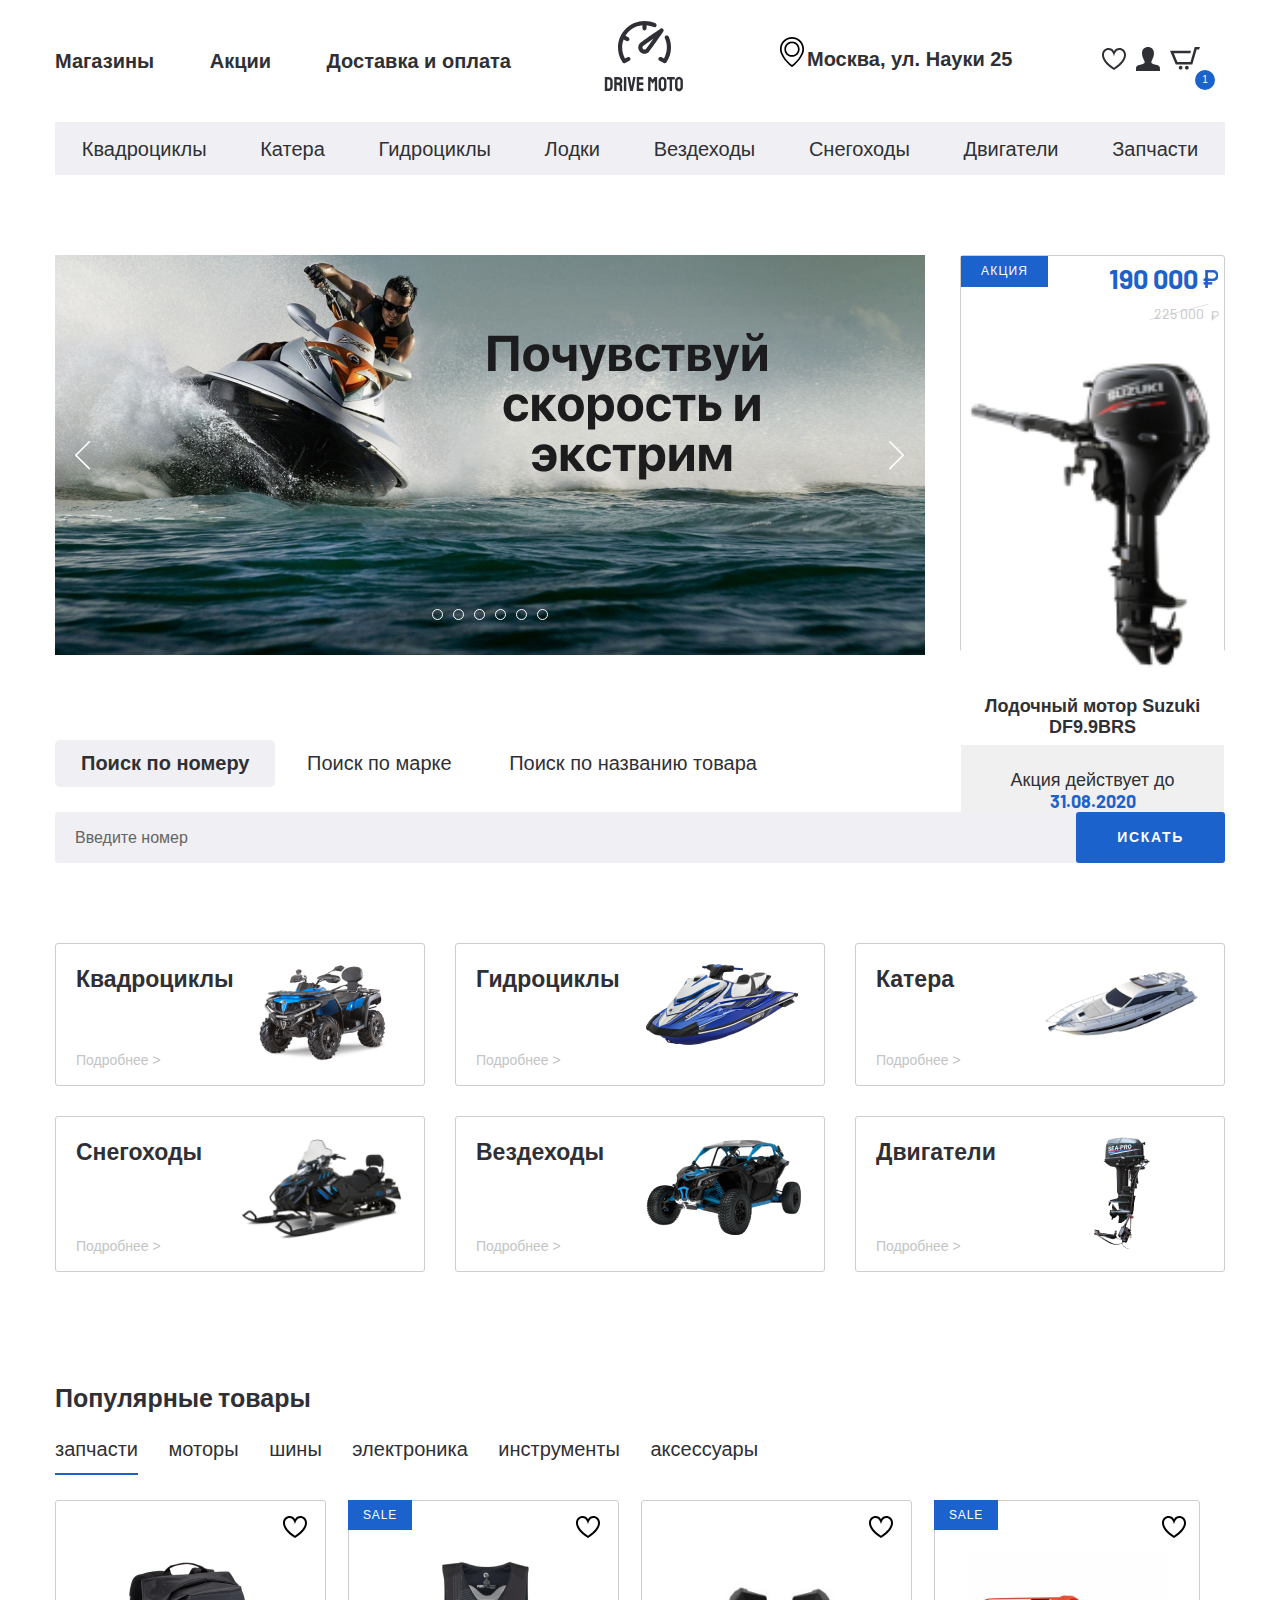
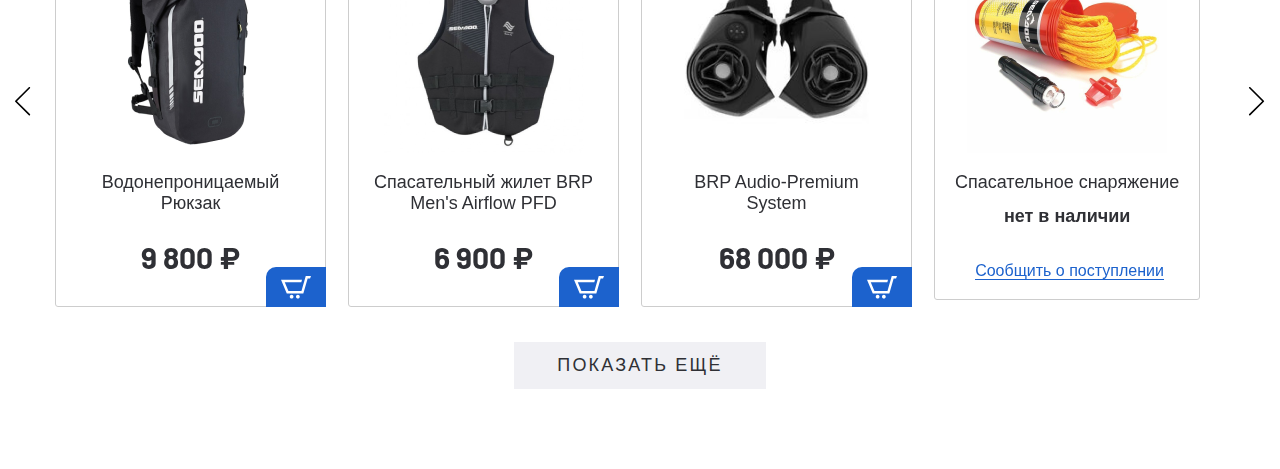
==== index.html @ c3ca68ee "Create popular products and fix tab`s" ====
<!DOCTYPE html>
<html lang="en">

<head>
  <meta charset="UTF-8">
  <meta name="viewport" content="width=device-width, initial-scale=1.0">
  <meta http-equiv="X-UA-Compatible" content="ie=edge">
  <title>IT :: РГР</title>
  <link rel="stylesheet" href="css/normalize.css">
  <link rel="stylesheet" href="css/slick.css">
  <link rel="stylesheet" href="css/fonts.css">
  <link rel="stylesheet" href="css/style.css">
  <link href="https://fonts.googleapis.com/css2?family=Barlow:wght@400;700&display=swap" rel="stylesheet">
</head>

<body>
  <header class="header">
    <div class="header__top">
      <div class="container">
        <div class="header__top-inner">
          <nav class="menu">
            <ul class="menu__list">
              <li class="menu__item">
                <a class="menu__link" href="#">
                  Магазины
                </a>
              </li>
              <li class="menu__item">
                <a class="menu__link" href="#">
                  Акции
                </a>
              </li>
              <li class="menu__item">
                <a class="menu__link" href="#">
                  Доставка и оплата
                </a>
              </li>
            </ul>
          </nav>
          <a class="logo" href="#">
            <img class="logo__img" src="images/logo.svg" alt="logo">
          </a>
          <div class="header__box">
            <p class="header__adress">
              Москва, ул. Науки 25
            </p>
            <ul class="user-list">
              <li class="user-list__item">
                <a class="user-list__link" href="#">
                  <img src="images/heart.svg" alt="heart">
                </a>
              </li>
              <li class="user-list__item">
                <a class="user-list__link" href="#">
                  <img src="images/user.svg" alt="user">
                </a>
              </li>
              <li class="user-list__item">
                <a class="user-list__link basket" href="#">
                  <img src="images/basket.svg" alt="basket">
                  <p class="backet__num">1</p>
                </a>
              </li>
            </ul>
          </div>
        </div>
      </div>
    </div>
    <div class="header__bottom">
      <div class="container">
        <ul class="menu-categories">
          <li class="menu-categories__item">
            <a class="menu-categories__link" href="#">Квадроциклы</a>
          </li>
          <li class="menu-categories__item">
            <a class="menu-categories__link" href="#">Катера</a>
          </li>
          <li class="menu-categories__item">
            <a class="menu-categories__link" href="#">Гидроциклы</a>
          </li>
          <li class="menu-categories__item">
            <a class="menu-categories__link" href="#">Лодки</a>
          </li>
          <li class="menu-categories__item">
            <a class="menu-categories__link" href="#">Вездеходы</a>
          </li>
          <li class="menu-categories__item">
            <a class="menu-categories__link" href="#">Снегоходы</a>
          </li>
          <li class="menu-categories__item">
            <a class="menu-categories__link" href="#">Двигатели</a>
          </li>
          <li class="menu-categories__item">
            <a class="menu-categories__link" href="#">Запчасти</a>
          </li>
        </ul>
      </div>
    </div>
  </header>

  <section class="banner-section page-section">
    <div class="container">
      <div class="banner-section__inner">
        <div class="banner-section__slider">
          <a class="banner-section__slider-item" href="#">
            <img class="banner-section__slider-img" src="images/banner-slider_1.jpg" alt="banner-slider_1">
          </a>
          <a class="banner-section__slider-item" href="#">
            <img class="banner-section__slider-img" src="images/banner-slider_1.jpg" alt="banner-slider_2">
          </a>
          <a class="banner-section__slider-item" href="#">
            <img class="banner-section__slider-img" src="images/banner-slider_1.jpg" alt="banner-slider_3">
          </a>
          <a class="banner-section__slider-item" href="#">
            <img class="banner-section__slider-img" src="images/banner-slider_1.jpg" alt="banner-slider_4">
          </a>
          <a class="banner-section__slider-item" href="#">
            <img class="banner-section__slider-img" src="images/banner-slider_1.jpg" alt="banner-slider_5">
          </a>
          <a class="banner-section__slider-item" href="#">
            <img class="banner-section__slider-img" src="images/banner-slider_1.jpg" alt="banner-slider_6">
          </a>
        </div>
        <a class="banner-section__item sale-item" href="#">
          <div class="sale-item__top">
            <p class="sale-item__info">
              акция
            </p>
            <div class="sale-item__price">
              <div class="sale-item__price-new price">
                190 000
              </div>
              <div class="sale-item__price-old price">
                225 000
              </div>
            </div>
          </div>
          <img class="sale-item__img" src="images/content/sale-1.png" alt="sale-item__img">
          <h5 class="sale-item__title">
            Лодочный мотор Suzuki DF9.9BRS
          </h5>
          <div class="sale-item__footer">
            Акция действует до
            <span>31.08.2020</span>
          </div>
        </a>
      </div>
    </div>
  </section>

  <div class="search page-section">
    <div class="container">
      <div class="search__inner">
        <div class="search__tabs">
          <a class="tab search__tabs-item tab-active" href="#tab-1">Поиск по номеру</a>
          <a class="tab search__tabs-item" href="#tab-2">Поиск по марке</a>
          <a class="tab search__tabs-item" href="#tab-3">Поиск по названию товара</a>
        </div>
        <div class="search__content">
          <div id="tab-1" class="tabs-content search__content-item tabs-content-active">
            <form class="search__content-form">
              <input class="search__content-input" type="text" placeholder="Введите номер">
              <button class="search__content-btn" type="submit">искать</button>
            </form>
          </div>
          <div id="tab-2" class="tabs-content search__content-item">
            <form class="search__content-form">
              <input class="search__content-input" type="text" placeholder="Введите марку">
              <button class="search__content-btn" type="submit">искать</button>
            </form>
          </div>
          <div id="tab-3" class="tabs-content search__content-item">
            <form class="search__content-form">
              <input class="search__content-input" type="text" placeholder="Введите название товара">
              <button class="search__content-btn" type="submit">искать</button>
            </form>
          </div>
        </div>
      </div>
    </div>
  </div>

  <section class="categories page-section">
    <div class="container">
      <div class="categories__inner">
        <a class="categories__item" href="#">
          <div class="categories__item-info">
            <h4 class="categosries__item-title">Квадроциклы</h4>
            <p class="categories__item-text">Подробнее ></p>
          </div>
          <div class="categories__item-img">
            <img src="images/categories-1.png" alt="categories-1">
          </div>
        </a>
        <a class="categories__item" href="#">
          <div class="categories__item-info">
            <h4 class="categosries__item-title">Гидроциклы</h4>
            <p class="categories__item-text">Подробнее ></p>
          </div>
          <div class="categories__item-img">
            <img src="images/categories-2.png" alt="categories-2">
          </div>
        </a>
        <a class="categories__item" href="#">
          <div class="categories__item-info">
            <h4 class="categosries__item-title">Катера</h4>
            <p class="categories__item-text">Подробнее ></p>
          </div>
          <div class="categories__item-img">
            <img src="images/categories-3.png" alt="categories-3">
          </div>
        </a>
        <a class="categories__item" href="#">
          <div class="categories__item-info">
            <h4 class="categosries__item-title">Снегоходы</h4>
            <p class="categories__item-text">Подробнее ></p>
          </div>
          <div class="categories__item-img">
            <img src="images/categories-4.png" alt="categories-4">
          </div>
        </a>
        <a class="categories__item" href="#">
          <div class="categories__item-info">
            <h4 class="categosries__item-title">Вездеходы</h4>
            <p class="categories__item-text">Подробнее ></p>
          </div>
          <div class="categories__item-img">
            <img src="images/categories-5.png" alt="categories-5">
          </div>
        </a>
        <a class="categories__item" href="#">
          <div class="categories__item-info">
            <h4 class="categosries__item-title">Двигатели</h4>
            <p class="categories__item-text">Подробнее ></p>
          </div>
          <div class="categories__item-img">
            <img src="images/categories-6.png" alt="categories-6">
          </div>
        </a>
      </div>
    </div>
  </section>

  <section class="products">
    <div class="container">
      <div class="products__inner">
        <h3 class="products__title">
          Популярные товары
        </h3>
        <div class="tabs-wrapper">
          <div class="tabs products__tabs">
            <a class="tab products__tab tab-active" href="#product-tab-1">запчасти</a>
            <a class="tab products__tab" href="#product-tab-2">моторы</a>
            <a class="tab products__tab" href="#product-tab-3">шины</a>
            <a class="tab products__tab" href="#product-tab-4">электроника</a>
            <a class="tab products__tab" href="#product-tab-5">инструменты</a>
            <a class="tab products__tab" href="#product-tab-6">аксессуары</a>
          </div>
          <div class="tabs-container products__container">
            <div id="product-tab-1" class="tabs-content products__content tabs-content-active">
              <div class="product-slider">
                <div class="product-slider__item">
                  <div class="product-item__wrapper">
                    <button class="product-item__favorite"></button>
                    <button class="product-item__basket">
                      <img src="images/basket-white.svg" alt="basket-white">
                    </button>
                    <a class="product-item__notify-link" href="#">
                      <span>Сообщить о поступлении</span>
                    </a>
                    <a class="product-item" href="#">
                      <p class="product-item__hover-text">
                        посмотреть товар
                      </p>
                      <img class="product-item__img" src="images/content/product-1.png" alt="product-item__img">
                      <h4 class="product-item__title">
                        Водонепроницаемый
                        Рюкзак
                      </h4>
                      <p class="price product-item__price">
                        9 800 ₽
                      </p>
                      <p class="product-item__notify-text">
                        нет в наличии
                      </p>
                    </a>
                  </div>
                </div>
                <div class="product-slider__item">
                  <div class="product-item__wrapper">
                    <button class="product-item__favorite"></button>
                    <button class="product-item__basket">
                      <img src="images/basket-white.svg" alt="basket-white">
                    </button>
                    <a class="product-item__notify-link" href="#">
                      <span>Сообщить о поступлении</span>
                    </a>
                    <a class="product-item product-item-sale" href="#">
                      <p class="product-item__hover-text">
                        посмотреть товар
                      </p>
                      <img class="product-item__img" src="images/content/product-2.png" alt="product-item__img">
                      <h4 class="product-item__title">
                        Спасательный жилет BRP Men's Airflow PFD
                      </h4>
                      <p class="price product-item__price">
                        6 900 ₽
                      </p>
                      <p class="product-item__notify-text">
                        нет в наличии
                      </p>
                    </a>
                  </div>
                </div>
                <div class="product-slider__item">
                  <div class="product-item__wrapper">
                    <button class="product-item__favorite"></button>
                    <button class="product-item__basket">
                      <img src="images/basket-white.svg" alt="basket-white">
                    </button>
                    <a class="product-item__notify-link" href="#">
                      <span>Сообщить о поступлении</span>
                    </a>
                    <a class="product-item" href="#">
                      <p class="product-item__hover-text">
                        посмотреть товар
                      </p>
                      <img class="product-item__img" src="images/content/product-3.png" alt="product-item__img">
                      <h4 class="product-item__title">
                        BRP Audio-Premium System
                      </h4>
                      <p class="price product-item__price">
                        68 000 ₽
                      </p>
                      <p class="product-item__notify-text">
                        нет в наличии
                      </p>
                    </a>
                  </div>
                </div>
                <div class="product-slider__item">
                  <div class="product-item__wrapper product-item__not-available">
                    <button class="product-item__favorite"></button>
                    <button class="product-item__basket">
                      <img src="images/basket-white.svg" alt="basket-white">
                    </button>
                    <a class="product-item__notify-link" href="#">
                      <span>Сообщить о поступлении</span>
                    </a>
                    <a class="product-item product-item-sale" href="#">
                      <p class="product-item__hover-text">
                        посмотреть товар
                      </p>
                      <img class="product-item__img" src="images/content/product-4.png" alt="product-item__img">
                      <h4 class="product-item__title">
                        Спасательное
                        снаряжение
                      </h4>
                      <p class="price product-item__price">
                        9 800 ₽
                      </p>
                      <p class="product-item__notify-text">
                        нет в наличии
                      </p>
                    </a>
                  </div>
                </div>
                <div class="product-slider__item">
                  <div class="product-item__wrapper product-item__not-available">
                    <button class="product-item__favorite"></button>
                    <button class="product-item__basket">
                      <img src="images/basket-white.svg" alt="basket-white">
                    </button>
                    <a class="product-item__notify-link" href="#">
                      <span>Сообщить о поступлении</span>
                    </a>
                    <a class="product-item product-item-sale" href="#">
                      <p class="product-item__hover-text">
                        посмотреть товар
                      </p>
                      <img class="product-item__img" src="images/content/product-1.png" alt="product-item__img">
                      <h4 class="product-item__title">
                        Водонепроницаемый
                        Рюкзак
                      </h4>
                      <p class="price product-item__price">
                        9 800 ₽
                      </p>
                      <p class="product-item__notify-text">
                        нет в наличии
                      </p>
                    </a>
                  </div>
                </div>
                <div class="product-slider__item">
                  <div class="product-item__wrapper product-item__not-available">
                    <button class="product-item__favorite"></button>
                    <button class="product-item__basket">
                      <img src="images/basket-white.svg" alt="basket-white">
                    </button>
                    <a class="product-item__notify-link" href="#">
                      <span>Сообщить о поступлении</span>
                    </a>
                    <a class="product-item product-item-sale" href="#">
                      <p class="product-item__hover-text">
                        посмотреть товар
                      </p>
                      <img class="product-item__img" src="images/content/product-1.png" alt="product-item__img">
                      <h4 class="product-item__title">
                        Водонепроницаемый
                        Рюкзак
                      </h4>
                      <p class="price product-item__price">
                        9 800 ₽
                      </p>
                      <p class="product-item__notify-text">
                        нет в наличии
                      </p>
                    </a>
                  </div>
                </div>
                <div class="product-slider__item">
                  <div class="product-item__wrapper product-item__not-available">
                    <button class="product-item__favorite"></button>
                    <button class="product-item__basket">
                      <img src="images/basket-white.svg" alt="basket-white">
                    </button>
                    <a class="product-item__notify-link" href="#">
                      <span>Сообщить о поступлении</span>
                    </a>
                    <a class="product-item product-item-sale" href="#">
                      <p class="product-item__hover-text">
                        посмотреть товар
                      </p>
                      <img class="product-item__img" src="images/content/product-1.png" alt="product-item__img">
                      <h4 class="product-item__title">
                        Водонепроницаемый
                        Рюкзак
                      </h4>
                      <p class="price product-item__price">
                        9 800 ₽
                      </p>
                      <p class="product-item__notify-text">
                        нет в наличии
                      </p>
                    </a>
                  </div>
                </div>
                <div class="product-slider__item">
                  <div class="product-item__wrapper product-item__not-available">
                    <button class="product-item__favorite"></button>
                    <button class="product-item__basket">
                      <img src="images/basket-white.svg" alt="basket-white">
                    </button>
                    <a class="product-item__notify-link" href="#">
                      <span>Сообщить о поступлении</span>
                    </a>
                    <a class="product-item product-item-sale" href="#">
                      <p class="product-item__hover-text">
                        посмотреть товар
                      </p>
                      <img class="product-item__img" src="images/content/product-1.png" alt="product-item__img">
                      <h4 class="product-item__title">
                        Водонепроницаемый
                        Рюкзак
                      </h4>
                      <p class="price product-item__price">
                        9 800 ₽
                      </p>
                      <p class="product-item__notify-text">
                        нет в наличии
                      </p>
                    </a>
                  </div>
                </div>
              </div>
            </div>
            <div id="product-tab-2" class="tabs-content products__content">
              <div class="product-slider">
                <div class="product-slider__item">
                  <div class="product-item__wrapper">
                    <button class="product-item__favorite"></button>
                    <button class="product-item__basket">
                      <img src="images/basket-white.svg" alt="basket-white">
                    </button>
                    <a class="product-item__notify-link" href="#">
                      <span>Сообщить о поступлении</span>
                    </a>
                    <a class="product-item" href="#">
                      <p class="product-item__hover-text">
                        посмотреть товар
                      </p>
                      <img class="product-item__img" src="images/content/product-1.png" alt="product-item__img">
                      <h4 class="product-item__title">
                        Водонепроницаемый
                        Рюкзак
                      </h4>
                      <p class="price product-item__price">
                        9 800 ₽
                      </p>
                      <p class="product-item__notify-text">
                        нет в наличии
                      </p>
                    </a>
                  </div>
                </div>
                <div class="product-slider__item">
                  <div class="product-item__wrapper">
                    <button class="product-item__favorite"></button>
                    <button class="product-item__basket">
                      <img src="images/basket-white.svg" alt="basket-white">
                    </button>
                    <a class="product-item__notify-link" href="#">
                      <span>Сообщить о поступлении</span>
                    </a>
                    <a class="product-item product-item-sale" href="#">
                      <p class="product-item__hover-text">
                        посмотреть товар
                      </p>
                      <img class="product-item__img" src="images/content/product-2.png" alt="product-item__img">
                      <h4 class="product-item__title">
                        Спасательный жилет BRP Men's Airflow PFD
                      </h4>
                      <p class="price product-item__price">
                        6 900 ₽
                      </p>
                      <p class="product-item__notify-text">
                        нет в наличии
                      </p>
                    </a>
                  </div>
                </div>
                <div class="product-slider__item">
                  <div class="product-item__wrapper">
                    <button class="product-item__favorite"></button>
                    <button class="product-item__basket">
                      <img src="images/basket-white.svg" alt="basket-white">
                    </button>
                    <a class="product-item__notify-link" href="#">
                      <span>Сообщить о поступлении</span>
                    </a>
                    <a class="product-item" href="#">
                      <p class="product-item__hover-text">
                        посмотреть товар
                      </p>
                      <img class="product-item__img" src="images/content/product-3.png" alt="product-item__img">
                      <h4 class="product-item__title">
                        BRP Audio-Premium System
                      </h4>
                      <p class="price product-item__price">
                        68 000 ₽
                      </p>
                      <p class="product-item__notify-text">
                        нет в наличии
                      </p>
                    </a>
                  </div>
                </div>
                <div class="product-slider__item">
                  <div class="product-item__wrapper product-item__not-available">
                    <button class="product-item__favorite"></button>
                    <button class="product-item__basket">
                      <img src="images/basket-white.svg" alt="basket-white">
                    </button>
                    <a class="product-item__notify-link" href="#">
                      <span>Сообщить о поступлении</span>
                    </a>
                    <a class="product-item product-item-sale" href="#">
                      <p class="product-item__hover-text">
                        посмотреть товар
                      </p>
                      <img class="product-item__img" src="images/content/product-4.png" alt="product-item__img">
                      <h4 class="product-item__title">
                        Спасательное
                        снаряжение
                      </h4>
                      <p class="price product-item__price">
                        9 800 ₽
                      </p>
                      <p class="product-item__notify-text">
                        нет в наличии
                      </p>
                    </a>
                  </div>
                </div>
                <div class="product-slider__item">
                  <div class="product-item__wrapper product-item__not-available">
                    <button class="product-item__favorite"></button>
                    <button class="product-item__basket">
                      <img src="images/basket-white.svg" alt="basket-white">
                    </button>
                    <a class="product-item__notify-link" href="#">
                      <span>Сообщить о поступлении</span>
                    </a>
                    <a class="product-item product-item-sale" href="#">
                      <p class="product-item__hover-text">
                        посмотреть товар
                      </p>
                      <img class="product-item__img" src="images/content/product-1.png" alt="product-item__img">
                      <h4 class="product-item__title">
                        Водонепроницаемый
                        Рюкзак
                      </h4>
                      <p class="price product-item__price">
                        9 800 ₽
                      </p>
                      <p class="product-item__notify-text">
                        нет в наличии
                      </p>
                    </a>
                  </div>
                </div>
                <div class="product-slider__item">
                  <div class="product-item__wrapper product-item__not-available">
                    <button class="product-item__favorite"></button>
                    <button class="product-item__basket">
                      <img src="images/basket-white.svg" alt="basket-white">
                    </button>
                    <a class="product-item__notify-link" href="#">
                      <span>Сообщить о поступлении</span>
                    </a>
                    <a class="product-item product-item-sale" href="#">
                      <p class="product-item__hover-text">
                        посмотреть товар
                      </p>
                      <img class="product-item__img" src="images/content/product-1.png" alt="product-item__img">
                      <h4 class="product-item__title">
                        Водонепроницаемый
                        Рюкзак
                      </h4>
                      <p class="price product-item__price">
                        9 800 ₽
                      </p>
                      <p class="product-item__notify-text">
                        нет в наличии
                      </p>
                    </a>
                  </div>
                </div>
                <div class="product-slider__item">
                  <div class="product-item__wrapper product-item__not-available">
                    <button class="product-item__favorite"></button>
                    <button class="product-item__basket">
                      <img src="images/basket-white.svg" alt="basket-white">
                    </button>
                    <a class="product-item__notify-link" href="#">
                      <span>Сообщить о поступлении</span>
                    </a>
                    <a class="product-item product-item-sale" href="#">
                      <p class="product-item__hover-text">
                        посмотреть товар
                      </p>
                      <img class="product-item__img" src="images/content/product-1.png" alt="product-item__img">
                      <h4 class="product-item__title">
                        Водонепроницаемый
                        Рюкзак
                      </h4>
                      <p class="price product-item__price">
                        9 800 ₽
                      </p>
                      <p class="product-item__notify-text">
                        нет в наличии
                      </p>
                    </a>
                  </div>
                </div>
                <div class="product-slider__item">
                  <div class="product-item__wrapper product-item__not-available">
                    <button class="product-item__favorite"></button>
                    <button class="product-item__basket">
                      <img src="images/basket-white.svg" alt="basket-white">
                    </button>
                    <a class="product-item__notify-link" href="#">
                      <span>Сообщить о поступлении</span>
                    </a>
                    <a class="product-item product-item-sale" href="#">
                      <p class="product-item__hover-text">
                        посмотреть товар
                      </p>
                      <img class="product-item__img" src="images/content/product-1.png" alt="product-item__img">
                      <h4 class="product-item__title">
                        Водонепроницаемый
                        Рюкзак
                      </h4>
                      <p class="price product-item__price">
                        9 800 ₽
                      </p>
                      <p class="product-item__notify-text">
                        нет в наличии
                      </p>
                    </a>
                  </div>
                </div>
              </div>
            </div>
            <div id="product-tab-3" class="tabs-content products__content">
              slider-3
            </div>
            <div id="product-tab-4" class="tabs-content products__content">
              slider-4
            </div>
            <div id="product-tab-5" class="tabs-content products__content">
              slider-5
            </div>
            <div id="product-tab-6" class="tabs-content products__content">
              slider-6
            </div>
          </div>
          <div class="product__more">
            <a class="product__more-link" href="#">Показать ещё</a>
          </div>
        </div>
      </div>
    </div>
  </section>

  <script src="https://ajax.googleapis.com/ajax/libs/jquery/3.4.1/jquery.min.js"></script>
  <script src="js/slick.min.js"></script>
  <script src="js/main.js"></script>
</body>

</html>
---- css/fonts.css ----
@font-face {
    font-family: 'SFProDisplay-Regular', sans-serif;
    src: url("../fonts/SFProDisplay-Regular.woff2") format('woff2'),
         url("../fonts/SFProDisplay-Regular.woff") format('woff');
    font-weight: 400;
    font-style: normal;
    font-display: swap;
}

@font-face {
    font-family: 'SFProDisplay-Medium', sans-serif;
    src: url("../fonts/SFProDisplay-Medium.woff2") format('woff2'),
         url("../fonts/SFProDisplay-Medium.woff") format('woff');
    font-weight: 500;
    font-style: normal;
    font-display: swap;
}

@font-face {
    font-family: 'SFProDisplay-Semibold', sans-serif;
    src: url("../fonts/SFProDisplay-Semibold.woff2") format('woff2'),
         url("../fonts/SFProDisplay-Semibold.woff") format('woff');
    font-weight: 600;
    font-style: normal;
    font-display: swap;
}

@font-face {
    font-family: 'SFProDisplay-Bold', sans-serif;
    src: url("../fonts/SFProDisplay-Bold.woff2") format('woff2'),
         url("../fonts/SFProDisplay-Bold.woff") format('woff');
    font-weight: 700;
    font-style: normal;
    font-display: swap;
}
---- css/style.css ----
html {
    box-sizing: border-box;
}

*, *::before, *::after {
    box-sizing: inherit;
}

a {
    text-decoration: none;
    color: inherit;
    display: inline-block;
}

ul, li {
    margin: 0;
    padding: 0;
    list-style: none;
}

h1, h2, h3, h4, h5, h6 {
    margin: 0;
}

p {
    margin: 0;
}

body {
    color: #2F3035;
    font-family: 'SFProDisplay-Regular', sans-serif;
    font-size: 20px;
    line-height: 24px;
    font-weight: 400;
}

.container {
    max-width: 1200px;
    padding: 0 15px;
    margin: 0 auto;
}

.page-section {
    margin-bottom: 80px;
}

.header__top-inner {
    display: flex;
    justify-content: space-between;
    align-items: center;
    min-height: 122px;
    font-family: 'SFProDisplay-Bold', sans-serif;
    font-weight: 700;
}

.menu__item {
    display: inline-block;
}

.menu__item + .menu__item {
    padding-left: 50px;
}

.header__box {
    display: flex;
}

.header__adress {
    margin-right: 60px;
    width: 265px;
    padding-left: 30px;
    position: relative;
}

.header__adress::before {
    content: "";
    position: absolute;
    background-image: url("../images/adress-icon.svg");
    width: 30px;
    height: 30px;
    left: 0;
    top: -10px;
}

.user-list {
    margin-right: 15px;
    display: flex;
    align-items: center;
}

.user-list__item {
    padding-right: 10px;
}

.basket {
    position: relative;
}

.backet__num {
    position: absolute;
    font-family: 'SFProDisplay-Medium', sans-serif;
    font-weight: 500;
    color: #fff;
    font-size: 10px;
    line-height: 20px;
    width: 20px;
    height: 20px;
    background-color: #1C62CD;
    border-radius: 50%;
    text-align: center;
    bottom: -15px;
    right: -15px;
}

.header__bottom {
    margin-bottom: 80px;
}

.menu-categories {
    background-color: #F0F0F4;
    display: flex;
    justify-content: space-around;
    align-items: center;
    min-height: 53px;
}

.menu-categories__link {
    position: relative;
    transition: all .3s;
    padding: 15px 0 14px;
}

.menu-categories__link::before {
    content: "";
    position: absolute;
    width: 0;
    left: auto;
    right: 0;
    bottom: -2px;
    background-color: #1C62CD;
    height: 3px;
    transition: all .3s;
}

.menu-categories__link:hover {
    color: #000;
}

.menu-categories__link:hover::before {
    width: 100%;
    right: auto;
    left: 0;
}

.banner-section__inner {
    display: flex;
    justify-content: space-between;
}

.banner-section__slider {
    max-width: 870px;
}

.banner-section__slider-btn,
.product-slider__slider-btn {
    position: absolute;
    top: 50%;
    transform: translateY(-50%);
    background-color: transparent;
    border: none;
    margin: 0;
    padding: 0;
    z-index: 5;
    cursor: pointer;
    outline: none;
}

.banner-section__slider-btnprev {
    left: 20px;
}

.banner-section__slider-btnnext {
    right: 20px;
}

.slick-dots {
    position: absolute;
    bottom: 40px;
    left: 0;
    right: 0;
    text-align: center;
}

.slick-dots li {
    display: inline-block;
    padding: 0 5px;
}

.slick-dots button {
    margin: 0;
    padding: 0;
    font-size: 0;
    width: 11px;
    height: 11px;
    border: 1px solid #fff;
    border-radius: 50%;
    background-color: transparent;
    cursor: pointer;
}

.slick-active li button {
    background-color: #fff;
}

.sale-item {
    max-width: 265px;
    max-height: 397px;
    text-align: center;
    border: 1px solid #CDCDCD;
    border-radius: 3px;
    display: flex;
    flex-direction: column;
    justify-content: space-between;
}

.sale-item__top {
    display: flex;
    justify-content: space-between;
    align-items: flex-start;
}

.sale-item__info {
    color: #fff;
    background-color: #1C62CD;
    padding: 8px 20px;
    text-transform: uppercase;
    font-size: 12px;
    line-height: 15px;
    letter-spacing: 0.1em;
}

.sale-item__price {
    text-align: right;
}

.price {
    font-family: 'Barlow', sans-serif;
    position: relative;
}

.sale-item__price-new {
    font-weight: 700;
    font-size: 27px;
    line-height: 32px;
    color: #1C62CD;
    margin: 6px;
    padding-right: 20px;
}

.sale-item__price-new::after {
    content: '';
    background-image: url('../images/icons-price.svg');
    position: absolute;
    right: 0;
    top: 8px;
    width: 15px;
    height: 18px;
}

.sale-item__price-old {
    font-weight: 400;
    font-size: 14px;
    line-height: 17px;
    color: #C4C4C4;
    margin-right: 15px;
    background-image: url('../images/old-line.svg');
    padding: 2px 5px;
    background-repeat: no-repeat;
    display: inline-block;
}

.sale-item__price-old::after {
    content: '';
    background-image: url('../images/icons-price-old.svg');
    position: absolute;
    right: -10px;
    top: 8px;
    width: 8px;
    height: 10px;
}

.banner-section__slider-img {
    object-fit: cover;
    min-height: 400px;
}

.sale-item__img {
    object-fit: contain;
}

.sale-item__footer {
    background-color: #F0F0F0;
    padding: 25px 20px;
    font-size: 18px;
    line-height: 21px;
}

.sale-item__footer span {
    color: #1C62CD;
    display: block;
    font-family: 'Barlow', sans-serif;
    font-weight: 700;
}

.sale-item__title {
    font-size: 18px;
    line-height: 21px;
    font-family: 'SFProDisplay-Bold', sans-serif;
    font-weight: 700;
    margin-bottom: 7px;
}

.search__tabs {
    margin-bottom: 25px;
}

.search__tabs-item {
    padding: 11px 26px 12px;
}

.search__tabs-item.tab-active {
    border-radius: 5px;
    background: #F0F0F4;
    font-family: 'SFProDisplay-Bold', sans-serif;
    font-weight: 700;
}

.tabs-content {
    display: none;
}

.tabs-content.tabs-content-active {
    display: block;
}

.search__content-form {
    display: flex;
}

.search__content-input {
    width: 100%;
    background: #F0F0F4;
    padding: 5px 20px;
    border-radius: 3px;
    border: none;
    line-height: 19px;
    font-size: 16px;
}

.search__content-input::placeholder {
    color: #656464;
}

.search__content-btn {
    font-family: 'SFProDisplay-Bold', sans-serif;
    font-weight: 700;
    font-size: 14px;
    line-height: 17px;
    letter-spacing: 0.12em;
    text-transform: uppercase;
    color: #fff;
    background: #1C62CD;
    padding: 17px 41px;
    border-radius: 3px;
    border: none;
    margin-left: -3px;
}

.categories__inner {
    display: flex;
    justify-content: space-between;
    flex-wrap: wrap;
}

.categories__item {
    margin-bottom: 30px;
    padding: 20px 20px 16px;
    border: 1px solid #CDCDCD;
    border-radius: 3px;
    width: 370px;
    display: flex;
    justify-content: space-between;
    transition: all .3s;
}

.categories__item-info {
    width: 50%;
    display: flex;
    justify-content: space-between;
    flex-direction: column;
}

.categories__item-img {
    text-align: center;
    width: 50%;
}

.categories__item-img img {
    max-width: 100%;
}

.categosries__item-title {
    font-family: 'Barlow', sans-serif;
    font-size: 23px;
    line-height: 28px;
    font-weight: 700;
    transition: all .3s;
}

.categories__item:hover {
    box-shadow: 3px 3px 20px rgba(50, 50, 50, 0.25);
}

.categories__item:hover  .categosries__item-title {
    color: #1C62CD;
}

.categories__item-text {
    font-size: 14px;
    line-height: 17px;
    color: #C4C4C4;
}

.products__title {
    font-family: 'Barlow', sans-serif;
    font-size: 25px;
    line-height: 30px;
    font-weight: 700;
    margin-bottom: 25px;
}

.products__tabs {
    margin-bottom: 25px;
}

.products__tab {
    padding-bottom: 12px;
}

.products__tab.tab-active {
    border-bottom: 2px solid #1C62CD;
}

.products__tab + .products__tab {
    margin-left: 25px;
}

.product-item__wrapper {
    position: relative;
    width: 271px;
}

.product-item {
    min-height: 400px;
    border: 1px solid #CDCDCD;
    border-radius: 3px;
    text-align: center;
    padding: 52px 20px 31px;
    transition: all .3s;
}

.product-item__favorite {
    position: absolute;
    top: 16px;
    right: 19px;
    width: 24px;
    height: 22px;
    background-color: transparent;
    border: none;
    outline: none;
    z-index: 5;
}

.product-item__favorite::before {
    content: '';
    background-image: url('../images/favorite.svg');
    position: absolute;
    width: 24px;
    height: 22px;
    top: 0;
    left: 0;
}

.product-item__favorite-active::before {
    background-image: url('../images/favorite-active.svg');
}

.product-item__basket {
    position: absolute;
    padding-top: 7px;
    cursor: pointer;
    width: 60px;
    height: 40px;
    background: #1C62CD;
    border-radius: 10px 0px 0px 0px;
    border: none;
    bottom: 0;
    right: 0;
    z-index: 10;
}

.product-item__title {
    padding: 14px 0 25px;
    font-family: 'SFProDisplay-Regular', sans-serif;
    font-weight: 400;
    font-size: 18px;
    line-height: 21px;
}

.product-item__price {
    font-weight: 700;
    font-size: 30px;
    line-height: 36px;
}

.product-item__hover-text {
    padding: 18px 21px;
    background-color: rgba(255, 255, 255, .9);
    box-shadow: 0px 0px 15px rgba(0, 0, 0, 0.2);
    border-radius: 3px;
    display: inline-block;
    position: absolute;
    top: 30%;
    opacity: 0;
    transition: all .3s;
}

.product-item:hover .product-item__hover-text {
    opacity: 1;
    color: #2F3035;
}

.product-item:hover {
    box-shadow: 3px 3px 20px rgba(50, 50, 50, 0.25);
    color: #1C62CD;
}

.product-item:hover .product-item__notify-text {
    color: #2F3035;
}

.product-item-sale::before {
    content: "SALE";
    padding: 8px 15px;
    background-color: #1C62CD;
    color: #fff;
    position: absolute;
    left: 0;
    top: 0;
    font-size: 12px;
    line-height: 14px;
    letter-spacing: 0.07em;
}

.product-item__wrapper.product-item__not-available .product-item__price {
    display: none;
}

.product-item__notify-text {
    display: none;
    font-size: 18px;
    line-height: 21px;
    font-weight: bold;
}

.product-item__wrapper.product-item__not-available .product-item__notify-text {
    display: block;
}

.product-item__wrapper.product-item__not-available .product-item__basket {
    display: none;
}

.product-item__notify-link {
    display: none;
}
.product-item__wrapper.product-item__not-available .product-item__title {
    padding-bottom: 13px;
}

.product-item__wrapper.product-item__not-available .product-item__notify-link {
    display: block;
    position: absolute;
    bottom: 20px;
    color: #1C62CD;
    font-size: 16px;
    line-height: 19px;
    left: 0;
    right: 0;
    text-align: center;
}
.product-item__wrapper.product-item__not-available .product-item__notify-link span {
    border-bottom: 1px solid #1C62CD;
}

.product-slider__slider-btnprev {
    left: -40px;
}

.product-slider__slider-btnnext {
    right: -40px;
}

.slick-slide img {
    display: inline;
}

.product__more {
    text-align: center;
    margin: 35px 0 80px;
}

.product__more-link {
    font-size: 18px;
    line-height: 15px;
    letter-spacing: 0.12em;
    text-transform: uppercase;
    background: #F0F0F4;
    padding: 16px 43px;
}
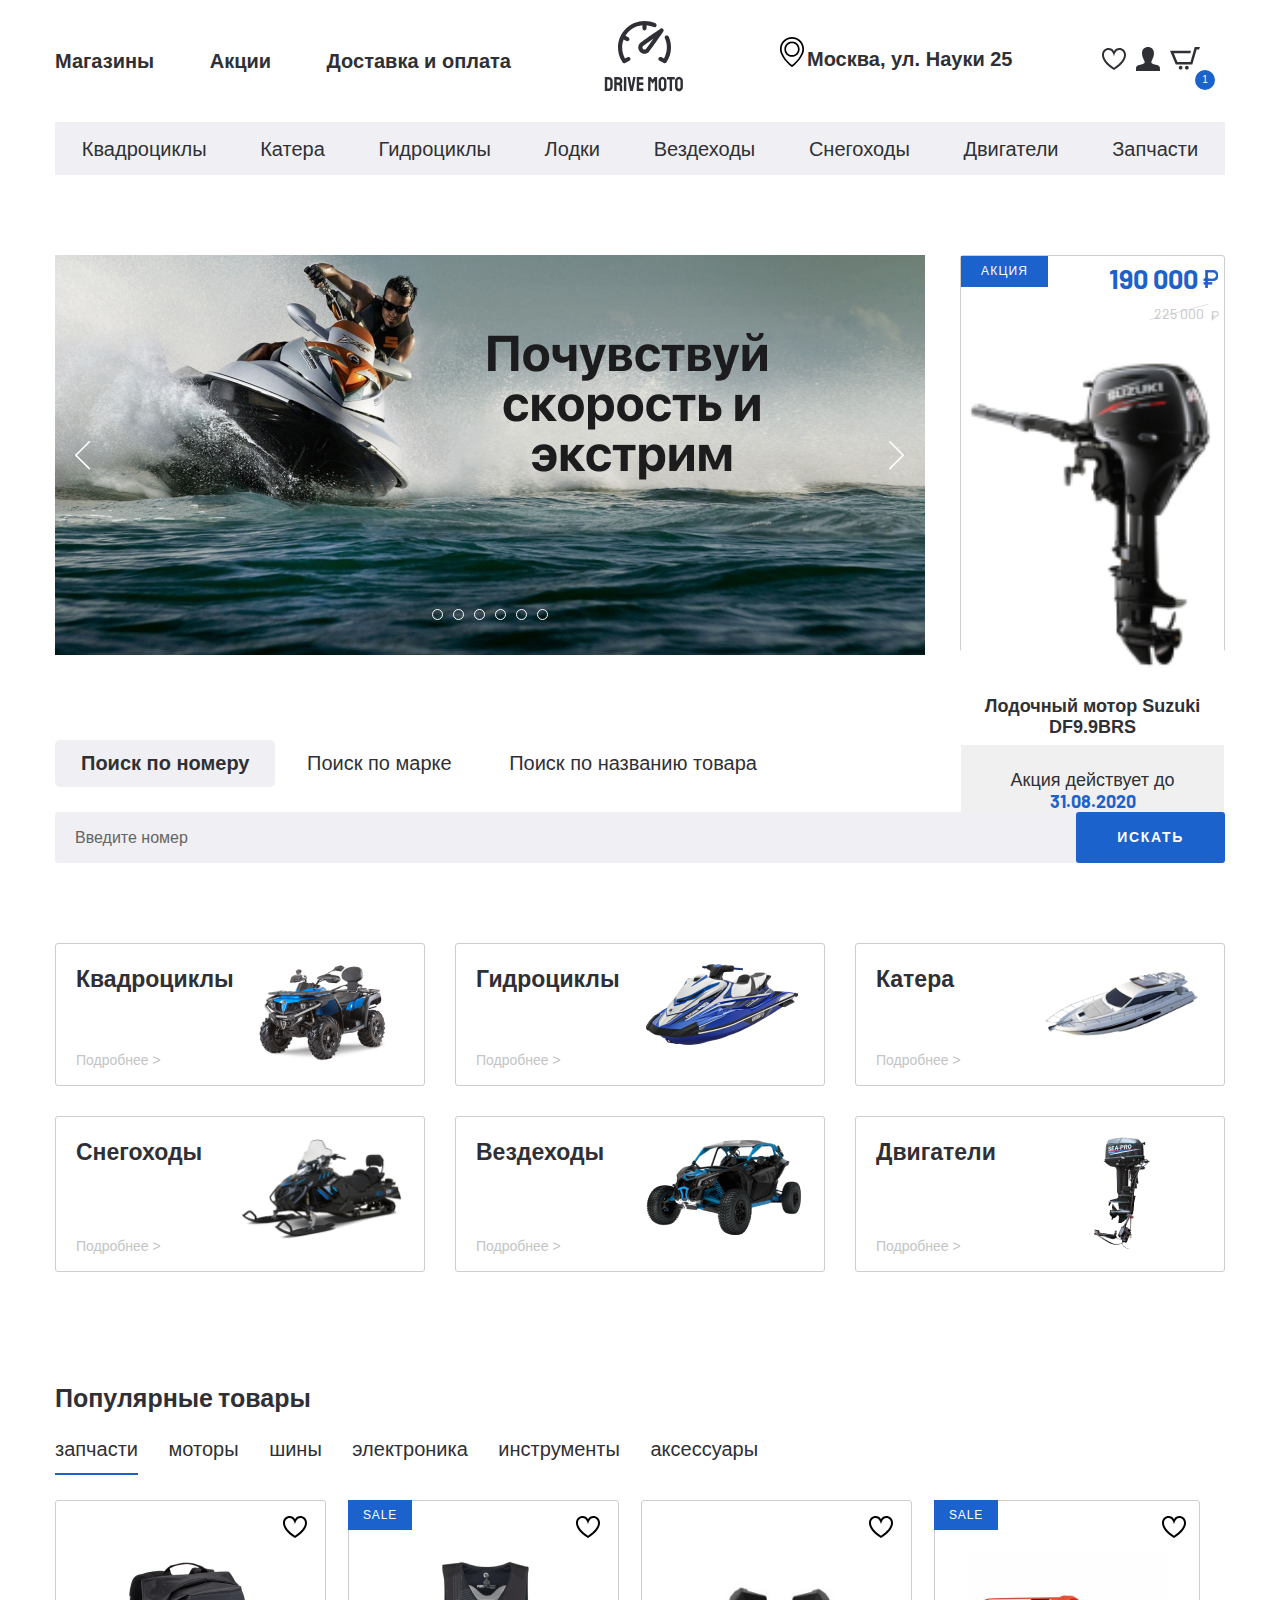
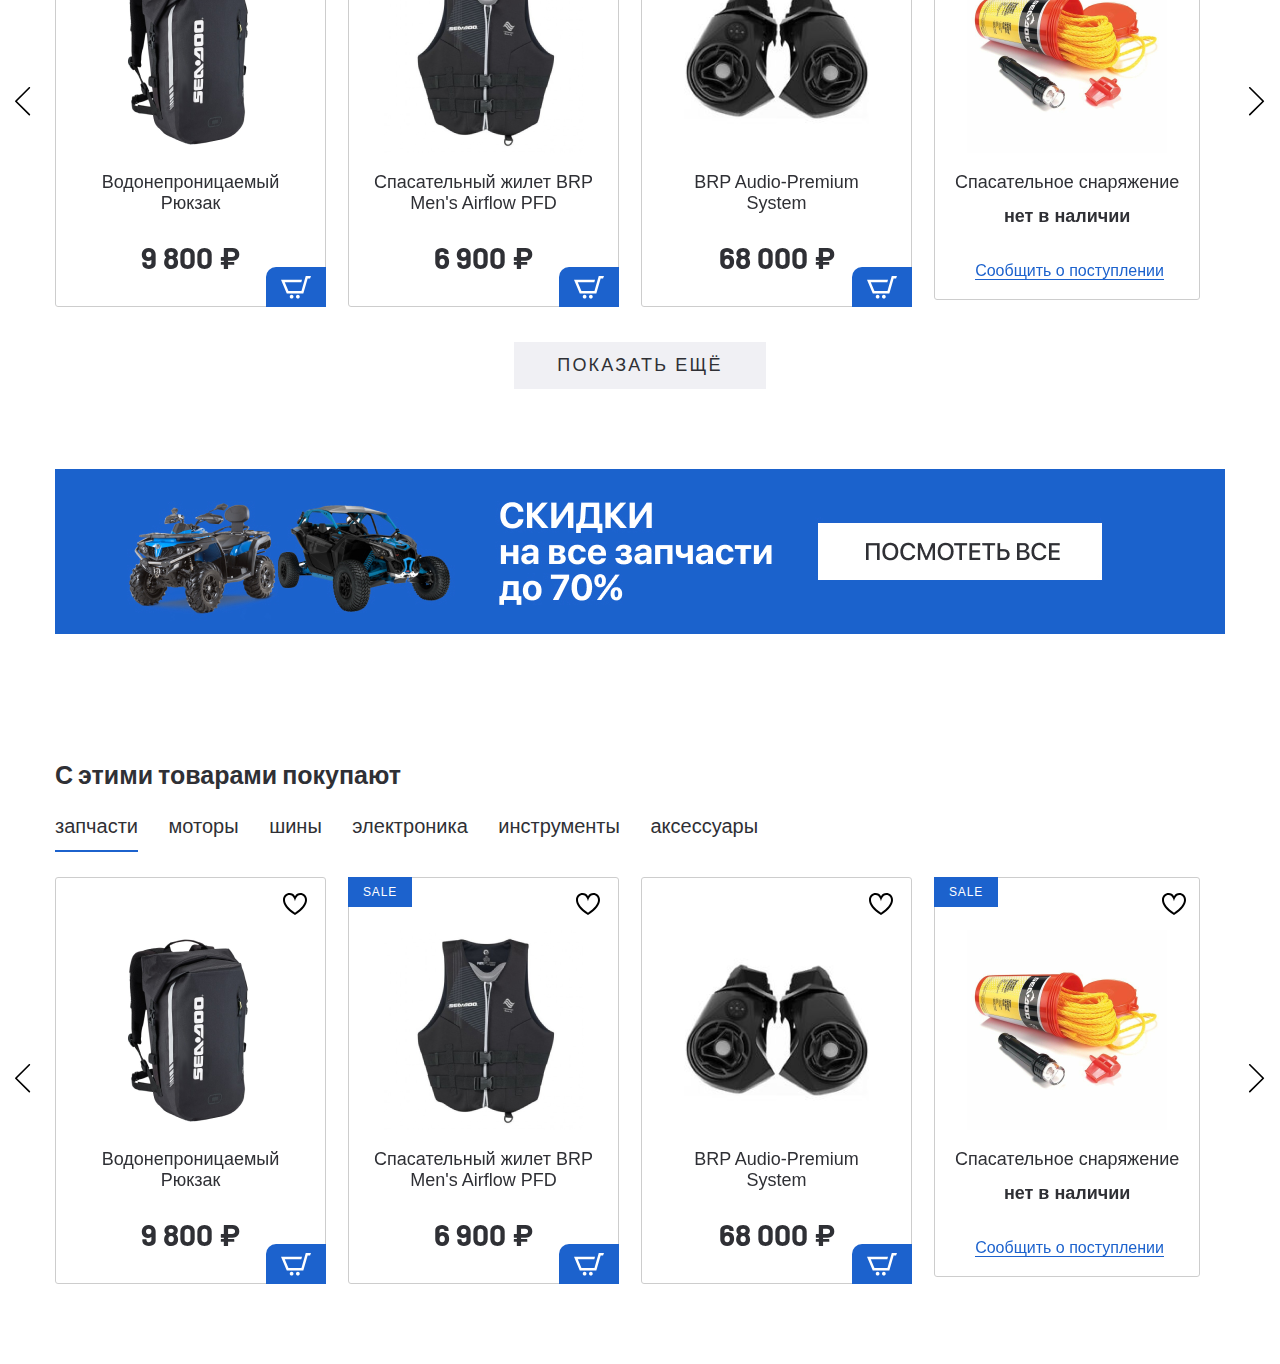
==== commit ac34dcc3: "Create banner and buy with" ====
--- a/index.html
+++ b/index.html
@@ -714,6 +714,484 @@
     </div>
   </section>
 
+  <div class="banner">
+    <div class="container">
+      <a class="banner" href="#">
+        <img src="images/content/banner.jpg" alt="banner">
+      </a>
+    </div>
+  </div>
+
+  <section class="products">
+    <div class="container">
+      <div class="products__inner">
+        <h3 class="products__title">
+          С этими товарами покупают
+        </h3>
+        <div class="tabs-wrapper">
+          <div class="tabs products__tabs">
+            <a class="tab products__tab tab-active" href="#popular-tab-1">запчасти</a>
+            <a class="tab products__tab" href="#popular-tab-2">моторы</a>
+            <a class="tab products__tab" href="#popular-tab-3">шины</a>
+            <a class="tab products__tab" href="#popular-tab-4">электроника</a>
+            <a class="tab products__tab" href="#popular-tab-5">инструменты</a>
+            <a class="tab products__tab" href="#popular-tab-6">аксессуары</a>
+          </div>
+          <div class="tabs-container products__container">
+            <div id="popular-tab-1" class="tabs-content products__content tabs-content-active">
+              <div class="product-slider">
+                <div class="product-slider__item">
+                  <div class="product-item__wrapper">
+                    <button class="product-item__favorite"></button>
+                    <button class="product-item__basket">
+                      <img src="images/basket-white.svg" alt="basket-white">
+                    </button>
+                    <a class="product-item__notify-link" href="#">
+                      <span>Сообщить о поступлении</span>
+                    </a>
+                    <a class="product-item" href="#">
+                      <p class="product-item__hover-text">
+                        посмотреть товар
+                      </p>
+                      <img class="product-item__img" src="images/content/product-1.png" alt="product-item__img">
+                      <h4 class="product-item__title">
+                        Водонепроницаемый
+                        Рюкзак
+                      </h4>
+                      <p class="price product-item__price">
+                        9 800 ₽
+                      </p>
+                      <p class="product-item__notify-text">
+                        нет в наличии
+                      </p>
+                    </a>
+                  </div>
+                </div>
+                <div class="product-slider__item">
+                  <div class="product-item__wrapper">
+                    <button class="product-item__favorite"></button>
+                    <button class="product-item__basket">
+                      <img src="images/basket-white.svg" alt="basket-white">
+                    </button>
+                    <a class="product-item__notify-link" href="#">
+                      <span>Сообщить о поступлении</span>
+                    </a>
+                    <a class="product-item product-item-sale" href="#">
+                      <p class="product-item__hover-text">
+                        посмотреть товар
+                      </p>
+                      <img class="product-item__img" src="images/content/product-2.png" alt="product-item__img">
+                      <h4 class="product-item__title">
+                        Спасательный жилет BRP Men's Airflow PFD
+                      </h4>
+                      <p class="price product-item__price">
+                        6 900 ₽
+                      </p>
+                      <p class="product-item__notify-text">
+                        нет в наличии
+                      </p>
+                    </a>
+                  </div>
+                </div>
+                <div class="product-slider__item">
+                  <div class="product-item__wrapper">
+                    <button class="product-item__favorite"></button>
+                    <button class="product-item__basket">
+                      <img src="images/basket-white.svg" alt="basket-white">
+                    </button>
+                    <a class="product-item__notify-link" href="#">
+                      <span>Сообщить о поступлении</span>
+                    </a>
+                    <a class="product-item" href="#">
+                      <p class="product-item__hover-text">
+                        посмотреть товар
+                      </p>
+                      <img class="product-item__img" src="images/content/product-3.png" alt="product-item__img">
+                      <h4 class="product-item__title">
+                        BRP Audio-Premium System
+                      </h4>
+                      <p class="price product-item__price">
+                        68 000 ₽
+                      </p>
+                      <p class="product-item__notify-text">
+                        нет в наличии
+                      </p>
+                    </a>
+                  </div>
+                </div>
+                <div class="product-slider__item">
+                  <div class="product-item__wrapper product-item__not-available">
+                    <button class="product-item__favorite"></button>
+                    <button class="product-item__basket">
+                      <img src="images/basket-white.svg" alt="basket-white">
+                    </button>
+                    <a class="product-item__notify-link" href="#">
+                      <span>Сообщить о поступлении</span>
+                    </a>
+                    <a class="product-item product-item-sale" href="#">
+                      <p class="product-item__hover-text">
+                        посмотреть товар
+                      </p>
+                      <img class="product-item__img" src="images/content/product-4.png" alt="product-item__img">
+                      <h4 class="product-item__title">
+                        Спасательное
+                        снаряжение
+                      </h4>
+                      <p class="price product-item__price">
+                        9 800 ₽
+                      </p>
+                      <p class="product-item__notify-text">
+                        нет в наличии
+                      </p>
+                    </a>
+                  </div>
+                </div>
+                <div class="product-slider__item">
+                  <div class="product-item__wrapper product-item__not-available">
+                    <button class="product-item__favorite"></button>
+                    <button class="product-item__basket">
+                      <img src="images/basket-white.svg" alt="basket-white">
+                    </button>
+                    <a class="product-item__notify-link" href="#">
+                      <span>Сообщить о поступлении</span>
+                    </a>
+                    <a class="product-item product-item-sale" href="#">
+                      <p class="product-item__hover-text">
+                        посмотреть товар
+                      </p>
+                      <img class="product-item__img" src="images/content/product-1.png" alt="product-item__img">
+                      <h4 class="product-item__title">
+                        Водонепроницаемый
+                        Рюкзак
+                      </h4>
+                      <p class="price product-item__price">
+                        9 800 ₽
+                      </p>
+                      <p class="product-item__notify-text">
+                        нет в наличии
+                      </p>
+                    </a>
+                  </div>
+                </div>
+                <div class="product-slider__item">
+                  <div class="product-item__wrapper product-item__not-available">
+                    <button class="product-item__favorite"></button>
+                    <button class="product-item__basket">
+                      <img src="images/basket-white.svg" alt="basket-white">
+                    </button>
+                    <a class="product-item__notify-link" href="#">
+                      <span>Сообщить о поступлении</span>
+                    </a>
+                    <a class="product-item product-item-sale" href="#">
+                      <p class="product-item__hover-text">
+                        посмотреть товар
+                      </p>
+                      <img class="product-item__img" src="images/content/product-1.png" alt="product-item__img">
+                      <h4 class="product-item__title">
+                        Водонепроницаемый
+                        Рюкзак
+                      </h4>
+                      <p class="price product-item__price">
+                        9 800 ₽
+                      </p>
+                      <p class="product-item__notify-text">
+                        нет в наличии
+                      </p>
+                    </a>
+                  </div>
+                </div>
+                <div class="product-slider__item">
+                  <div class="product-item__wrapper product-item__not-available">
+                    <button class="product-item__favorite"></button>
+                    <button class="product-item__basket">
+                      <img src="images/basket-white.svg" alt="basket-white">
+                    </button>
+                    <a class="product-item__notify-link" href="#">
+                      <span>Сообщить о поступлении</span>
+                    </a>
+                    <a class="product-item product-item-sale" href="#">
+                      <p class="product-item__hover-text">
+                        посмотреть товар
+                      </p>
+                      <img class="product-item__img" src="images/content/product-1.png" alt="product-item__img">
+                      <h4 class="product-item__title">
+                        Водонепроницаемый
+                        Рюкзак
+                      </h4>
+                      <p class="price product-item__price">
+                        9 800 ₽
+                      </p>
+                      <p class="product-item__notify-text">
+                        нет в наличии
+                      </p>
+                    </a>
+                  </div>
+                </div>
+                <div class="product-slider__item">
+                  <div class="product-item__wrapper product-item__not-available">
+                    <button class="product-item__favorite"></button>
+                    <button class="product-item__basket">
+                      <img src="images/basket-white.svg" alt="basket-white">
+                    </button>
+                    <a class="product-item__notify-link" href="#">
+                      <span>Сообщить о поступлении</span>
+                    </a>
+                    <a class="product-item product-item-sale" href="#">
+                      <p class="product-item__hover-text">
+                        посмотреть товар
+                      </p>
+                      <img class="product-item__img" src="images/content/product-1.png" alt="product-item__img">
+                      <h4 class="product-item__title">
+                        Водонепроницаемый
+                        Рюкзак
+                      </h4>
+                      <p class="price product-item__price">
+                        9 800 ₽
+                      </p>
+                      <p class="product-item__notify-text">
+                        нет в наличии
+                      </p>
+                    </a>
+                  </div>
+                </div>
+              </div>
+            </div>
+            <div id="popular-tab-2" class="tabs-content products__content">
+              <div class="product-slider">
+                <div class="product-slider__item">
+                  <div class="product-item__wrapper">
+                    <button class="product-item__favorite"></button>
+                    <button class="product-item__basket">
+                      <img src="images/basket-white.svg" alt="basket-white">
+                    </button>
+                    <a class="product-item__notify-link" href="#">
+                      <span>Сообщить о поступлении</span>
+                    </a>
+                    <a class="product-item" href="#">
+                      <p class="product-item__hover-text">
+                        посмотреть товар
+                      </p>
+                      <img class="product-item__img" src="images/content/product-1.png" alt="product-item__img">
+                      <h4 class="product-item__title">
+                        Водонепроницаемый
+                        Рюкзак
+                      </h4>
+                      <p class="price product-item__price">
+                        9 800 ₽
+                      </p>
+                      <p class="product-item__notify-text">
+                        нет в наличии
+                      </p>
+                    </a>
+                  </div>
+                </div>
+                <div class="product-slider__item">
+                  <div class="product-item__wrapper">
+                    <button class="product-item__favorite"></button>
+                    <button class="product-item__basket">
+                      <img src="images/basket-white.svg" alt="basket-white">
+                    </button>
+                    <a class="product-item__notify-link" href="#">
+                      <span>Сообщить о поступлении</span>
+                    </a>
+                    <a class="product-item product-item-sale" href="#">
+                      <p class="product-item__hover-text">
+                        посмотреть товар
+                      </p>
+                      <img class="product-item__img" src="images/content/product-2.png" alt="product-item__img">
+                      <h4 class="product-item__title">
+                        Спасательный жилет BRP Men's Airflow PFD
+                      </h4>
+                      <p class="price product-item__price">
+                        6 900 ₽
+                      </p>
+                      <p class="product-item__notify-text">
+                        нет в наличии
+                      </p>
+                    </a>
+                  </div>
+                </div>
+                <div class="product-slider__item">
+                  <div class="product-item__wrapper">
+                    <button class="product-item__favorite"></button>
+                    <button class="product-item__basket">
+                      <img src="images/basket-white.svg" alt="basket-white">
+                    </button>
+                    <a class="product-item__notify-link" href="#">
+                      <span>Сообщить о поступлении</span>
+                    </a>
+                    <a class="product-item" href="#">
+                      <p class="product-item__hover-text">
+                        посмотреть товар
+                      </p>
+                      <img class="product-item__img" src="images/content/product-3.png" alt="product-item__img">
+                      <h4 class="product-item__title">
+                        BRP Audio-Premium System
+                      </h4>
+                      <p class="price product-item__price">
+                        68 000 ₽
+                      </p>
+                      <p class="product-item__notify-text">
+                        нет в наличии
+                      </p>
+                    </a>
+                  </div>
+                </div>
+                <div class="product-slider__item">
+                  <div class="product-item__wrapper product-item__not-available">
+                    <button class="product-item__favorite"></button>
+                    <button class="product-item__basket">
+                      <img src="images/basket-white.svg" alt="basket-white">
+                    </button>
+                    <a class="product-item__notify-link" href="#">
+                      <span>Сообщить о поступлении</span>
+                    </a>
+                    <a class="product-item product-item-sale" href="#">
+                      <p class="product-item__hover-text">
+                        посмотреть товар
+                      </p>
+                      <img class="product-item__img" src="images/content/product-4.png" alt="product-item__img">
+                      <h4 class="product-item__title">
+                        Спасательное
+                        снаряжение
+                      </h4>
+                      <p class="price product-item__price">
+                        9 800 ₽
+                      </p>
+                      <p class="product-item__notify-text">
+                        нет в наличии
+                      </p>
+                    </a>
+                  </div>
+                </div>
+                <div class="product-slider__item">
+                  <div class="product-item__wrapper product-item__not-available">
+                    <button class="product-item__favorite"></button>
+                    <button class="product-item__basket">
+                      <img src="images/basket-white.svg" alt="basket-white">
+                    </button>
+                    <a class="product-item__notify-link" href="#">
+                      <span>Сообщить о поступлении</span>
+                    </a>
+                    <a class="product-item product-item-sale" href="#">
+                      <p class="product-item__hover-text">
+                        посмотреть товар
+                      </p>
+                      <img class="product-item__img" src="images/content/product-1.png" alt="product-item__img">
+                      <h4 class="product-item__title">
+                        Водонепроницаемый
+                        Рюкзак
+                      </h4>
+                      <p class="price product-item__price">
+                        9 800 ₽
+                      </p>
+                      <p class="product-item__notify-text">
+                        нет в наличии
+                      </p>
+                    </a>
+                  </div>
+                </div>
+                <div class="product-slider__item">
+                  <div class="product-item__wrapper product-item__not-available">
+                    <button class="product-item__favorite"></button>
+                    <button class="product-item__basket">
+                      <img src="images/basket-white.svg" alt="basket-white">
+                    </button>
+                    <a class="product-item__notify-link" href="#">
+                      <span>Сообщить о поступлении</span>
+                    </a>
+                    <a class="product-item product-item-sale" href="#">
+                      <p class="product-item__hover-text">
+                        посмотреть товар
+                      </p>
+                      <img class="product-item__img" src="images/content/product-1.png" alt="product-item__img">
+                      <h4 class="product-item__title">
+                        Водонепроницаемый
+                        Рюкзак
+                      </h4>
+                      <p class="price product-item__price">
+                        9 800 ₽
+                      </p>
+                      <p class="product-item__notify-text">
+                        нет в наличии
+                      </p>
+                    </a>
+                  </div>
+                </div>
+                <div class="product-slider__item">
+                  <div class="product-item__wrapper product-item__not-available">
+                    <button class="product-item__favorite"></button>
+                    <button class="product-item__basket">
+                      <img src="images/basket-white.svg" alt="basket-white">
+                    </button>
+                    <a class="product-item__notify-link" href="#">
+                      <span>Сообщить о поступлении</span>
+                    </a>
+                    <a class="product-item product-item-sale" href="#">
+                      <p class="product-item__hover-text">
+                        посмотреть товар
+                      </p>
+                      <img class="product-item__img" src="images/content/product-1.png" alt="product-item__img">
+                      <h4 class="product-item__title">
+                        Водонепроницаемый
+                        Рюкзак
+                      </h4>
+                      <p class="price product-item__price">
+                        9 800 ₽
+                      </p>
+                      <p class="product-item__notify-text">
+                        нет в наличии
+                      </p>
+                    </a>
+                  </div>
+                </div>
+                <div class="product-slider__item">
+                  <div class="product-item__wrapper product-item__not-available">
+                    <button class="product-item__favorite"></button>
+                    <button class="product-item__basket">
+                      <img src="images/basket-white.svg" alt="basket-white">
+                    </button>
+                    <a class="product-item__notify-link" href="#">
+                      <span>Сообщить о поступлении</span>
+                    </a>
+                    <a class="product-item product-item-sale" href="#">
+                      <p class="product-item__hover-text">
+                        посмотреть товар
+                      </p>
+                      <img class="product-item__img" src="images/content/product-1.png" alt="product-item__img">
+                      <h4 class="product-item__title">
+                        Водонепроницаемый
+                        Рюкзак
+                      </h4>
+                      <p class="price product-item__price">
+                        9 800 ₽
+                      </p>
+                      <p class="product-item__notify-text">
+                        нет в наличии
+                      </p>
+                    </a>
+                  </div>
+                </div>
+              </div>
+            </div>
+            <div id="popular-tab-3" class="tabs-content products__content">
+              slider-3
+            </div>
+            <div id="popular-tab-4" class="tabs-content products__content">
+              slider-4
+            </div>
+            <div id="popular-tab-5" class="tabs-content products__content">
+              slider-5
+            </div>
+            <div id="popular-tab-6" class="tabs-content products__content">
+              slider-6
+            </div>
+          </div>
+        </div>
+      </div>
+    </div>
+  </section>
+
   <script src="https://ajax.googleapis.com/ajax/libs/jquery/3.4.1/jquery.min.js"></script>
   <script src="js/slick.min.js"></script>
   <script src="js/main.js"></script>
--- a/css/style.css
+++ b/css/style.css
@@ -617,7 +617,7 @@
 
 .product__more {
     text-align: center;
-    margin: 35px 0 80px;
+    margin: 35px 0 0;
 }
 
 .product__more-link {
@@ -627,4 +627,12 @@
     text-transform: uppercase;
     background: #F0F0F4;
     padding: 16px 43px;
+}
+
+.banner {
+    margin-bottom: 60px;
+}
+
+.products {
+    margin-bottom: 80px;
 }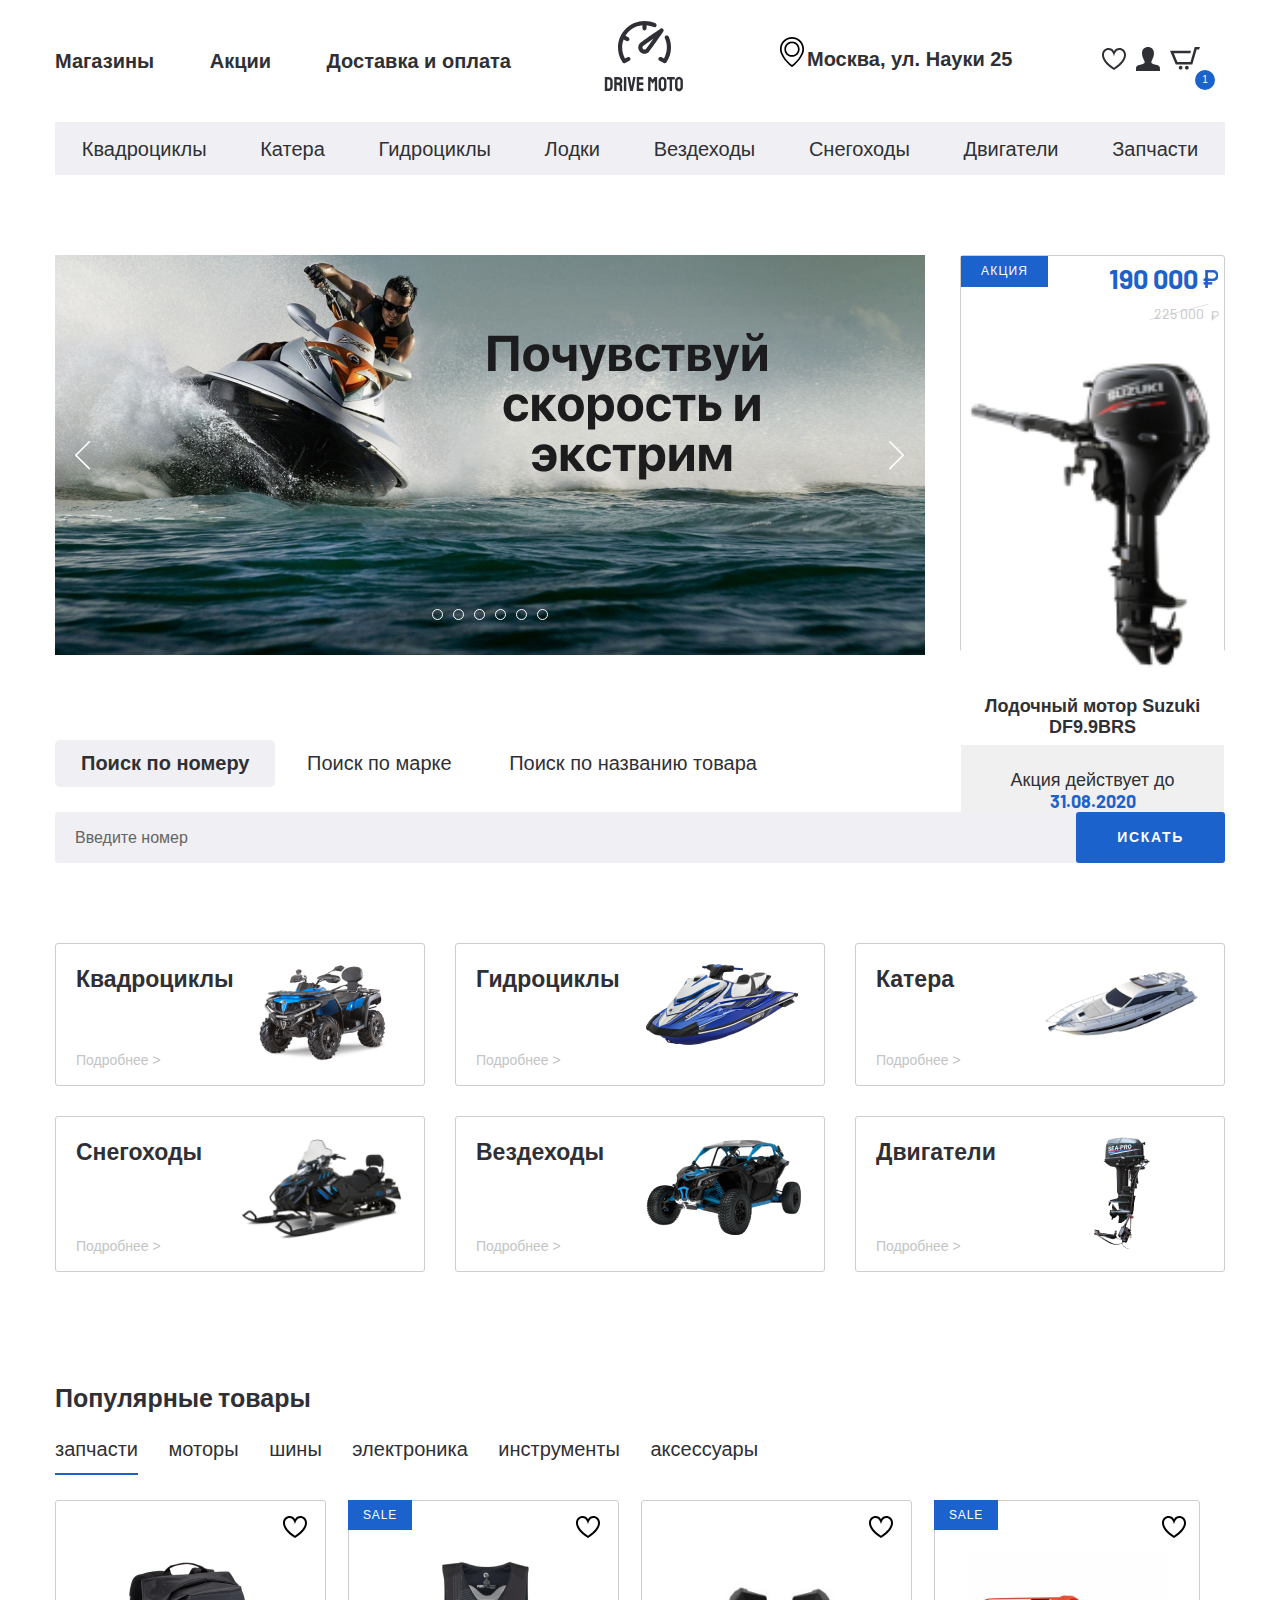
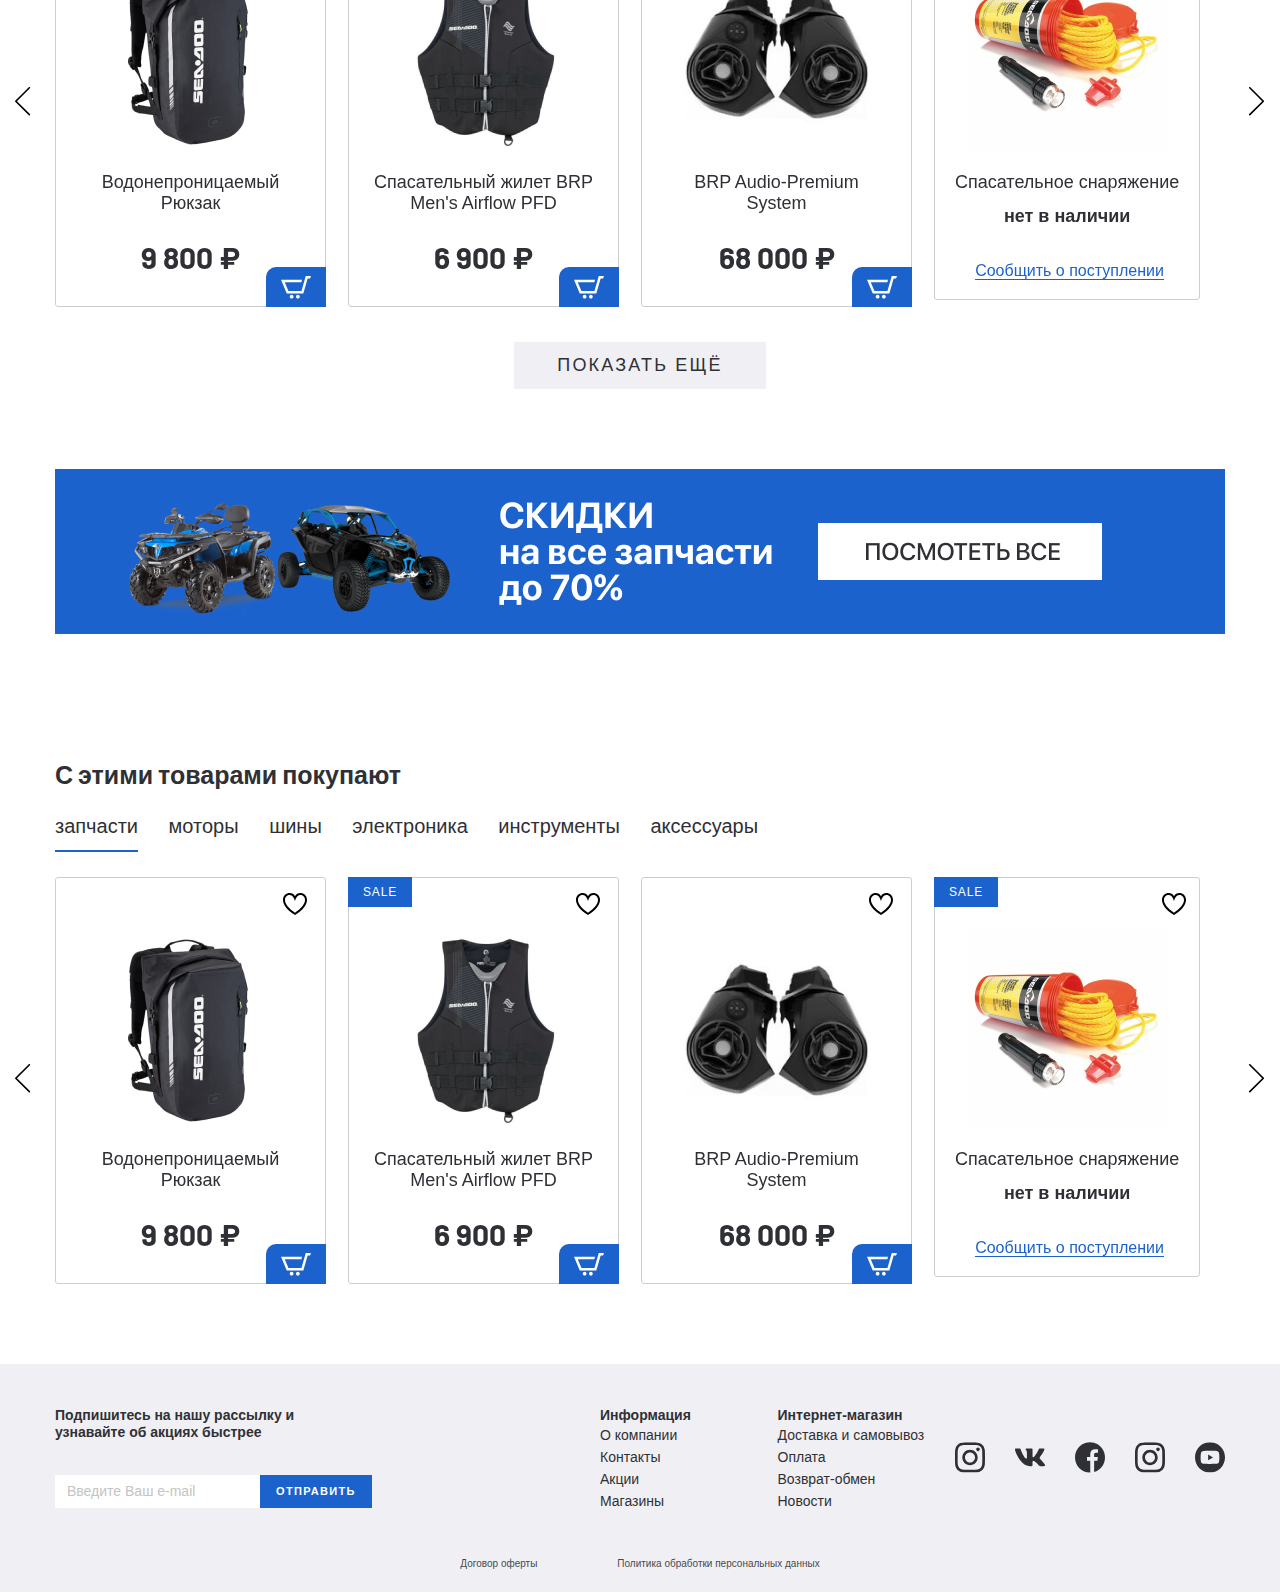
==== commit 5ab9cb8f: "Create footer" ====
--- a/index.html
+++ b/index.html
@@ -1192,6 +1192,84 @@
     </div>
   </section>
 
+  <footer class="footer">
+    <div class="container">
+      <div class="footer__top">
+        <div class="footer__top-inner">
+          <div class="footer__top-item footer__top-newsletter">
+            <h6 class="footer__top-title">
+              Подпишитесь на нашу рассылку
+              и узнавайте об акциях быстрее
+            </h6>
+            <form class="footer-form">
+              <input class="footer-form__input" type="text" placeholder="Введите Ваш e-mail">
+              <button class="footer-form__btn" type="submit">Отправить</button>
+            </form>
+          </div>
+          <div class="footer__top-item">
+            <h6 class="footer__top-title">
+              Информация
+            </h6>
+            <ul class="footer-list">
+              <li class="footer-list__item"><a href="#">О компании</a></li>
+              <li class="footer-list__item"><a href="#">Контакты</a></li>
+              <li class="footer-list__item"><a href="#">Акции</a></li>
+              <li class="footer-list__item"><a href="#">Магазины</a></li>
+            </ul>
+          </div>
+          <div class="footer__top-item">
+            <h6 class="footer__top-title">
+              Интернет-магазин
+            </h6>
+            <ul class="footer-list">
+              <li class="footer-list__item"><a href="#">Доставка и самовывоз</a></li>
+              <li class="footer-list__item"><a href="#">Оплата</a></li>
+              <li class="footer-list__item"><a href="#">Возврат-обмен</a></li>
+              <li class="footer-list__item"><a href="#">Новости</a></li>
+            </ul>
+          </div>
+          <div class="footer__top-title footer__top-social">
+            <ul class="social-list">
+              <li class="social-list__item">
+                <a href="#">
+                  <img src="images/instagram.svg" alt="instagram">
+                </a>
+              </li>
+              <li class="social-list__item">
+                <a href="#">
+                  <img src="images/vkontakte.svg" alt="vkontakte">
+                </a>
+              </li>
+              <li class="social-list__item">
+                <a href="#">
+                  <img src="images/facebook.svg" alt="facebook">
+                </a>
+              </li>
+              <li class="social-list__item">
+                <a href="#">
+                  <img src="images/instagram.svg" alt="instagram">
+                </a>
+              </li>
+              <li class="social-list__item">
+                <a href="#">
+                  <img src="images/youtube.svg" alt="youtube">
+                </a>
+              </li>
+            </ul>
+          </div>
+        </div>
+      </div>
+      <div class="footer__bottom">
+        <a class="footer__bottom-link" href="#">
+          Договор оферты
+        </a>
+        <a class="footer__bottom-link" href="#">
+          Политика обработки персональных данных
+        </a>
+      </div>
+    </div>
+  </footer>
+
   <script src="https://ajax.googleapis.com/ajax/libs/jquery/3.4.1/jquery.min.js"></script>
   <script src="js/slick.min.js"></script>
   <script src="js/main.js"></script>
--- a/css/style.css
+++ b/css/style.css
@@ -635,4 +635,95 @@
 
 .products {
     margin-bottom: 80px;
+}
+
+.footer {
+    background: #F0F0F4;
+}
+
+.footer__bottom {
+    padding: 46px 0 22px;
+    display: flex;
+    justify-content: center;
+}
+
+.footer__bottom-link {
+    font-size: 10px;
+    line-height: 12px;
+    color: #48494D;
+    margin: 0 40px;
+}
+
+.footer__top {
+    padding-top: 43px;
+}
+
+.footer__top-inner {
+    display: flex;
+    justify-content: space-between;
+}
+
+.footer__top-newsletter.footer__top-item {
+    width: 295px;
+    margin-right: 250px;
+}
+
+.footer__top-title {
+    font-weight: 700;
+    font-size: 14px;
+    line-height: 17px;
+}
+
+.footer-form {
+    margin-top: 34px;
+    display: flex;
+    justify-content: space-between;
+}
+
+.footer-form__input {
+    background-color: #fff;
+    border: none;
+    line-height: 17px;
+    font-size: 14px;
+    padding: 0 12px;
+}
+
+.footer-form__input::placeholder {
+    color: #C4C4C4;
+}
+
+.footer-form__btn {
+    text-transform: uppercase;
+    padding: 10px 16px;
+    border: none;
+    background-color: #1C62CD;
+    color: #fff;
+    font-family: 'SFProDisplay-Semibold', sans-serif;
+    font-weight: 600;
+    font-size: 11px;
+    line-height: 13px;
+    letter-spacing: 0.12em;
+}
+
+.footer__top-item {
+    width: 200px;
+}
+
+.footer-list {
+    font-size: 14px;
+    line-height: 22px;
+}
+
+.footer__top-social.footer__top-item {
+    width: 250px;
+}
+
+.social-list {
+    display: flex;
+    align-items: center;
+    height: 100%;
+}
+
+.social-list__item + .social-list__item {
+    margin-left: 30px;
 }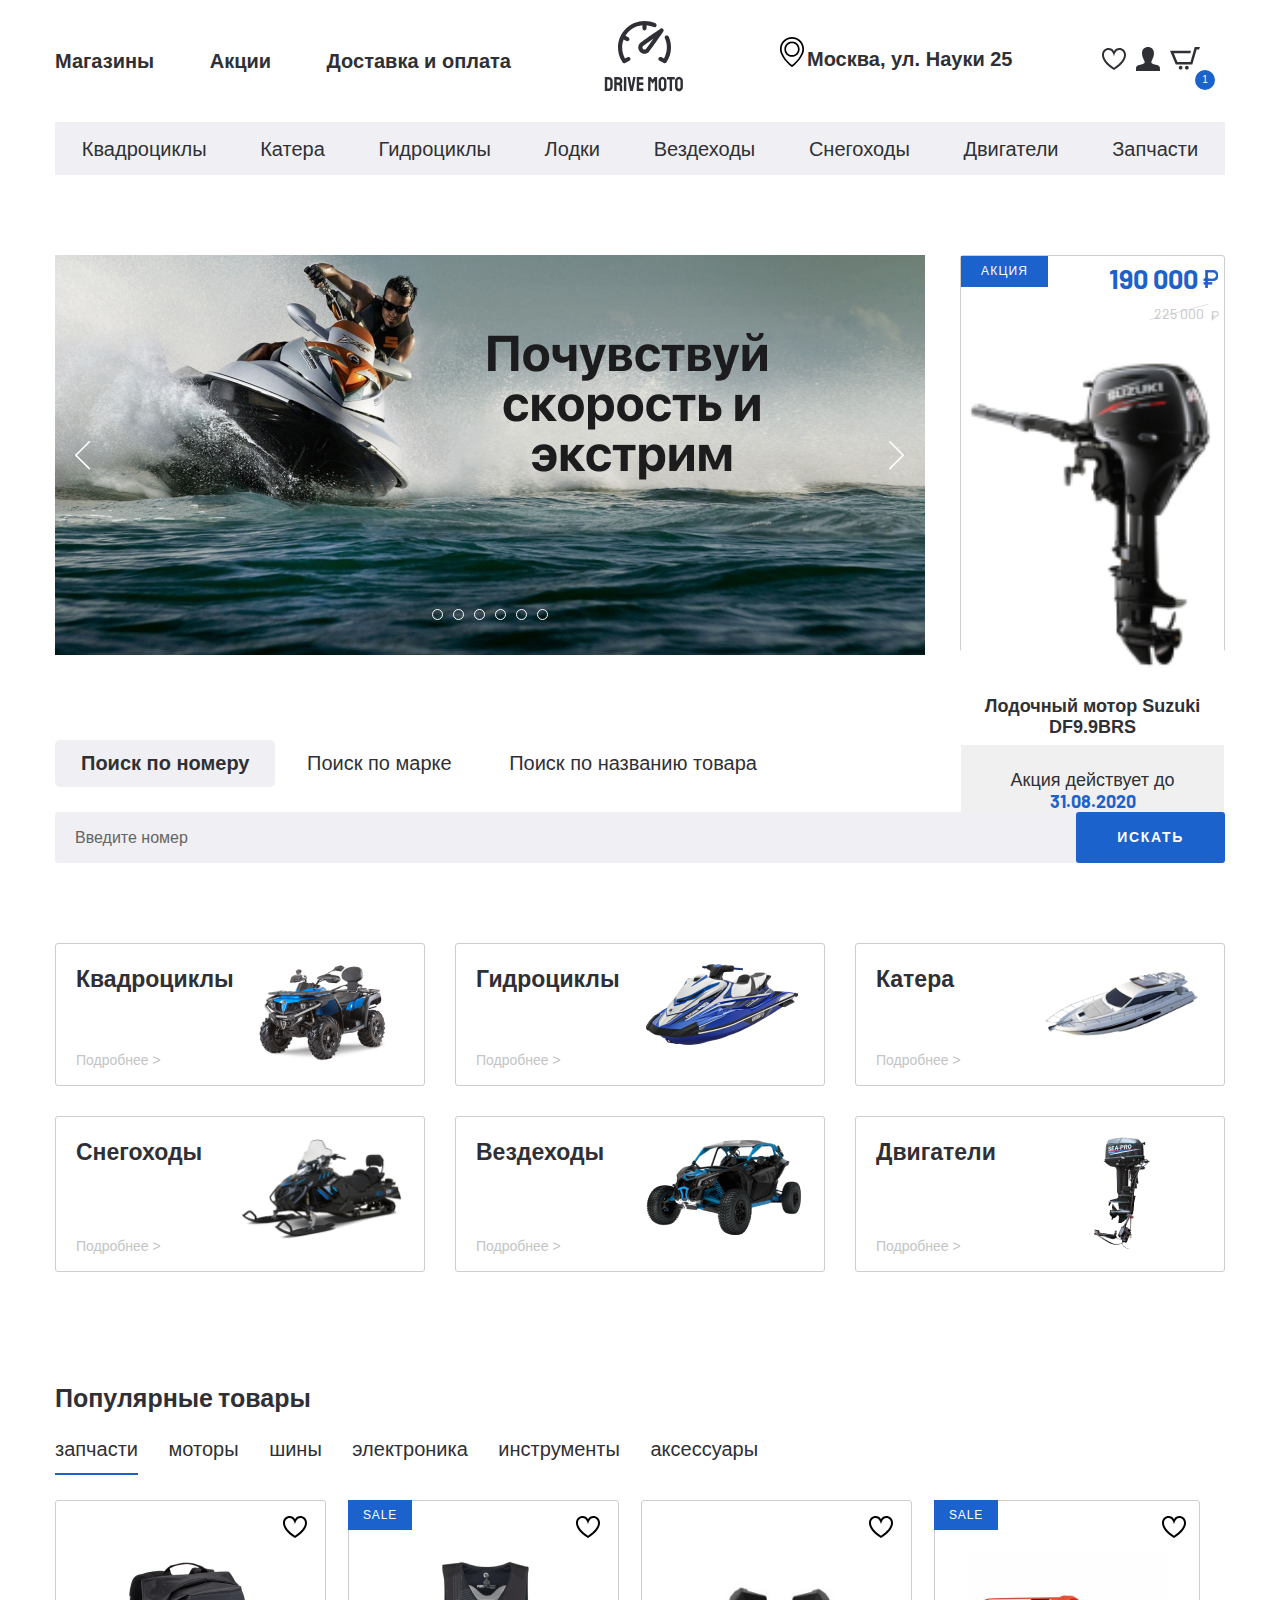
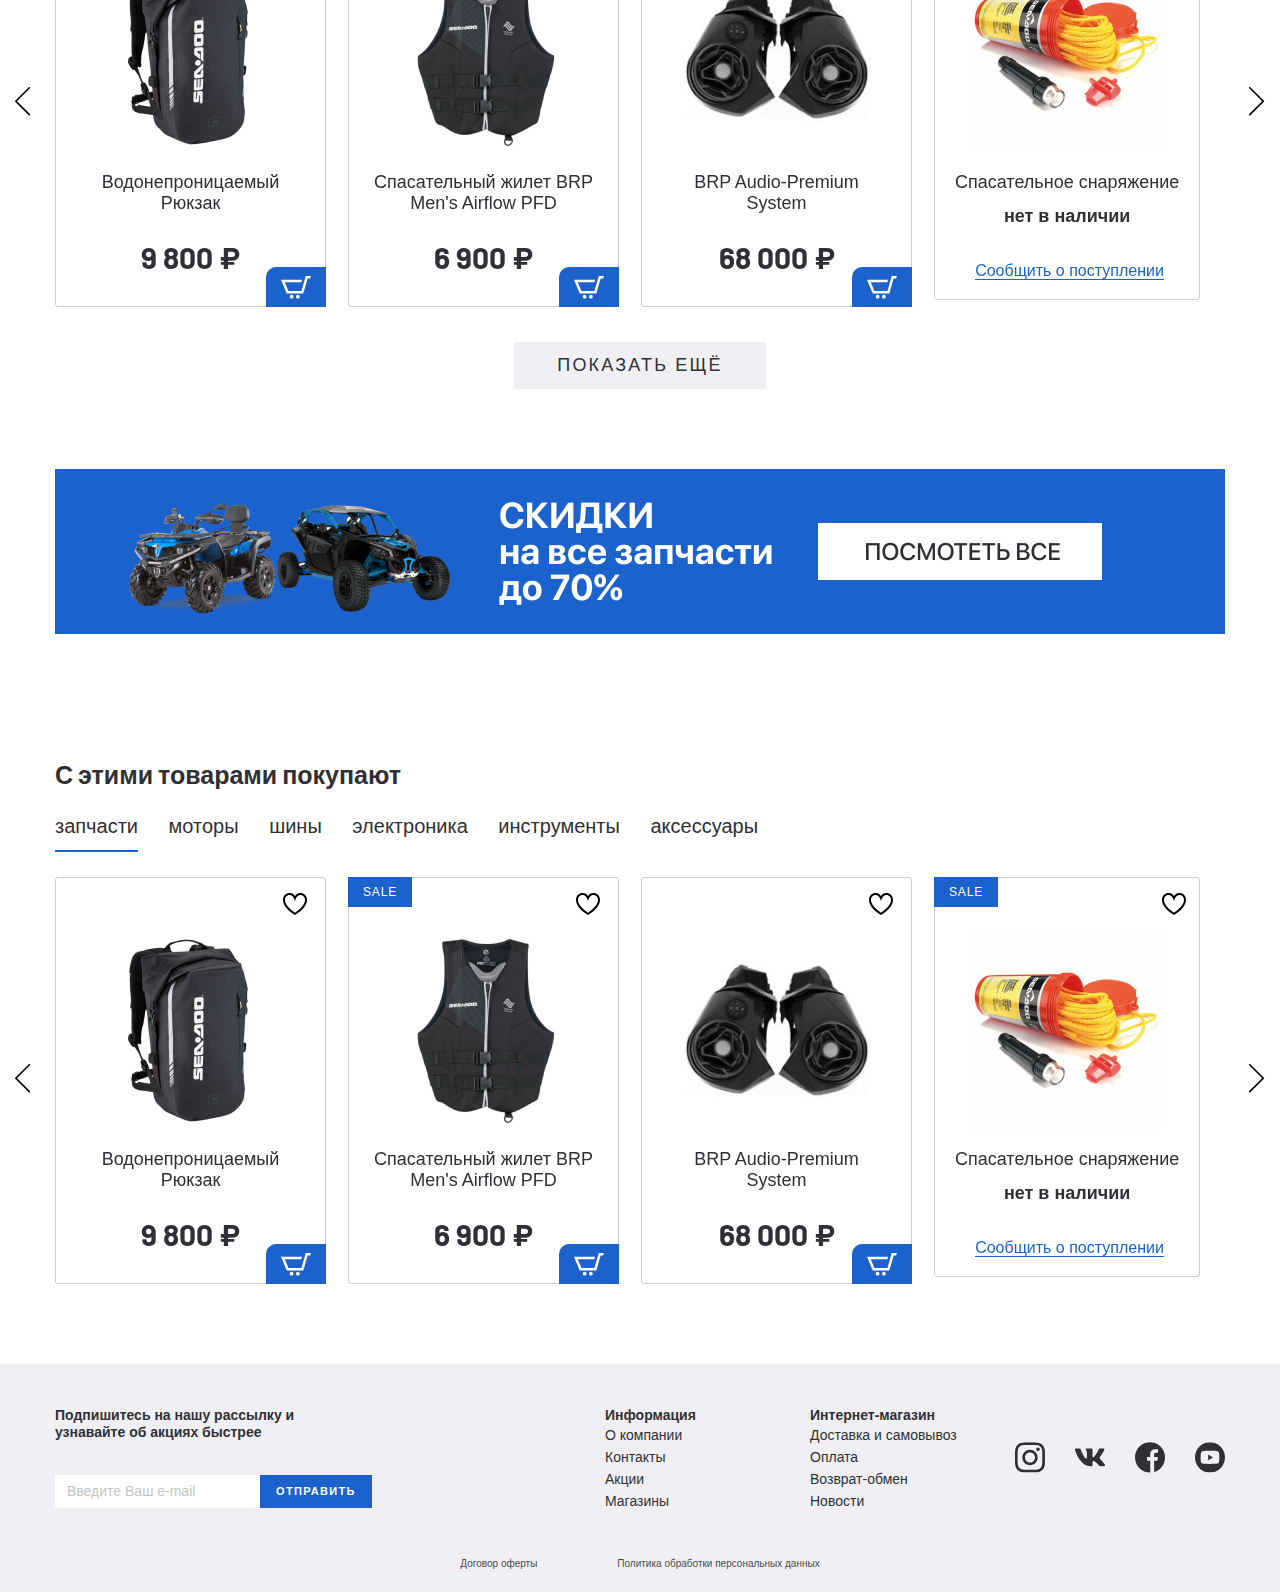
==== commit e74406ce: "Some fix in footer" ====
--- a/index.html
+++ b/index.html
@@ -1247,11 +1247,6 @@
               </li>
               <li class="social-list__item">
                 <a href="#">
-                  <img src="images/instagram.svg" alt="instagram">
-                </a>
-              </li>
-              <li class="social-list__item">
-                <a href="#">
                   <img src="images/youtube.svg" alt="youtube">
                 </a>
               </li>
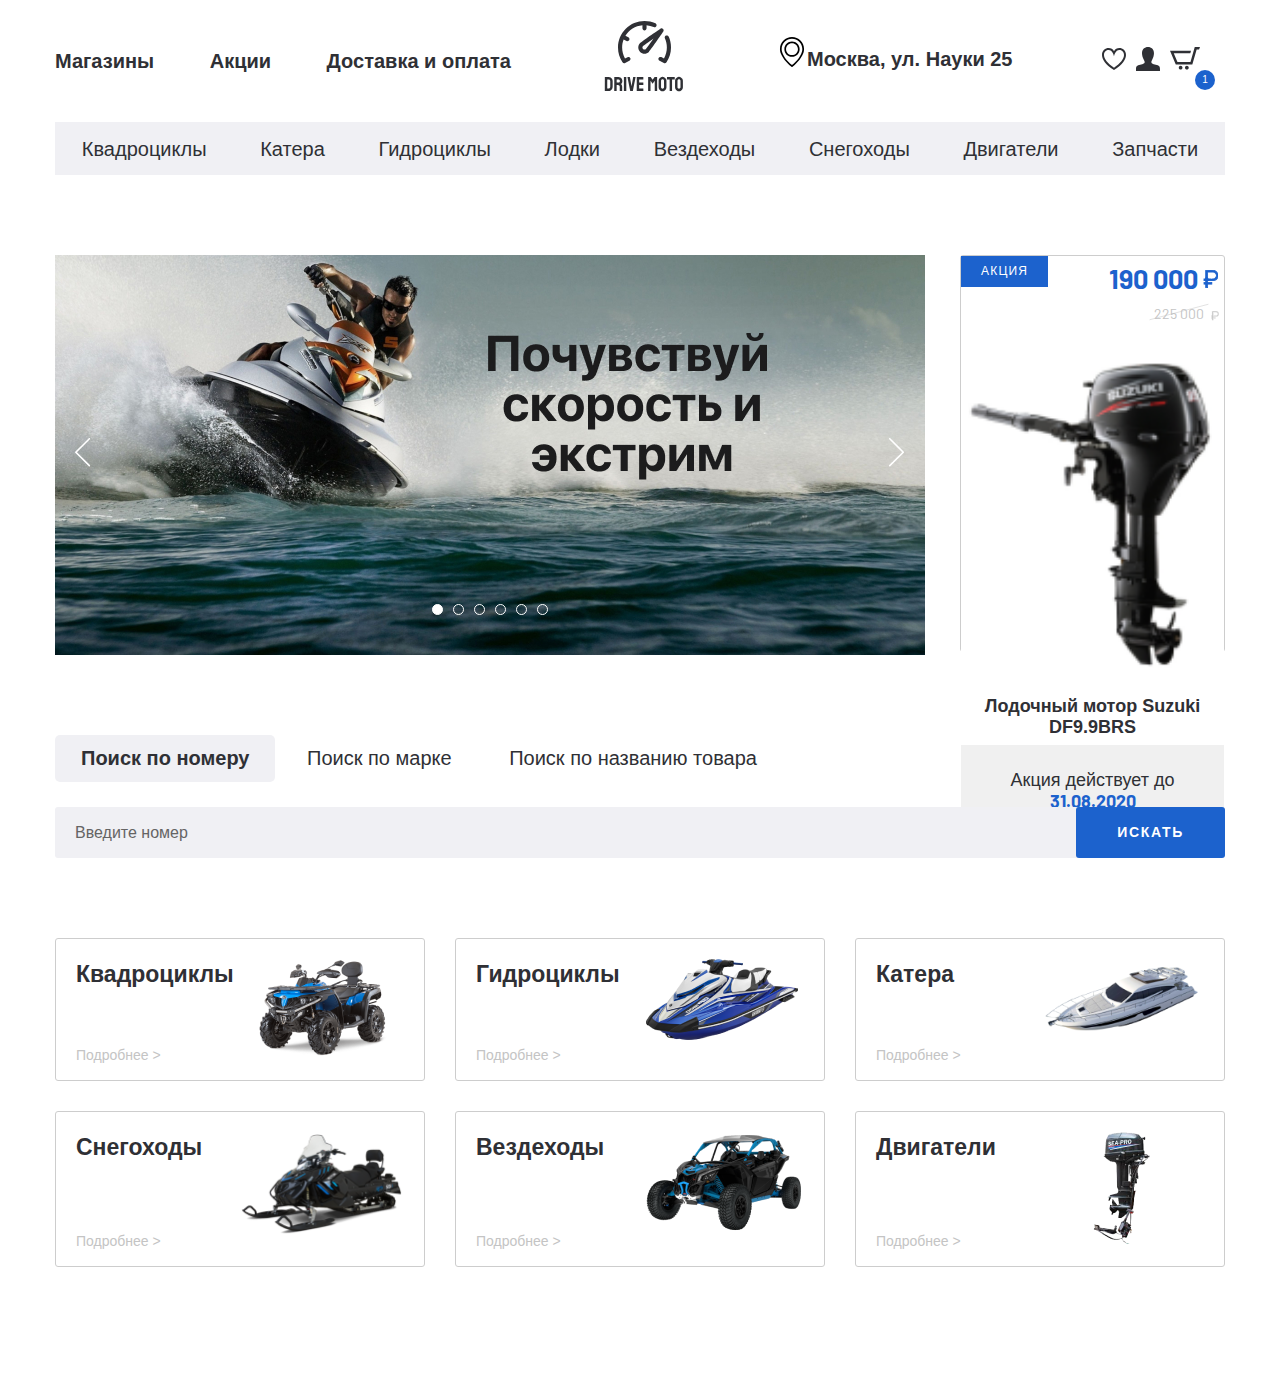
==== commit 866463f9: "Add plugins" ====
--- a/index.html
+++ b/index.html
@@ -152,24 +152,24 @@
     <div class="container">
       <div class="search__inner">
         <div class="search__tabs">
-          <a class="tab search__tabs-item tab-active" href="#tab-1">Поиск по номеру</a>
-          <a class="tab search__tabs-item" href="#tab-2">Поиск по марке</a>
-          <a class="tab search__tabs-item" href="#tab-3">Поиск по названию товара</a>
+          <a class="search__tabs-item search__tabs-item-active" href="#tab-1">Поиск по номеру</a>
+          <a class="search__tabs-item" href="#tab-2">Поиск по марке</a>
+          <a class="search__tabs-item" href="#tab-3">Поиск по названию товара</a>
         </div>
         <div class="search__content">
-          <div id="tab-1" class="tabs-content search__content-item tabs-content-active">
+          <div id="tab-1" class="search__content-item search__content-item-active">
             <form class="search__content-form">
               <input class="search__content-input" type="text" placeholder="Введите номер">
               <button class="search__content-btn" type="submit">искать</button>
             </form>
           </div>
-          <div id="tab-2" class="tabs-content search__content-item">
+          <div id="tab-2" class="search__content-item">
             <form class="search__content-form">
               <input class="search__content-input" type="text" placeholder="Введите марку">
               <button class="search__content-btn" type="submit">искать</button>
             </form>
           </div>
-          <div id="tab-3" class="tabs-content search__content-item">
+          <div id="tab-3" class="search__content-item">
             <form class="search__content-form">
               <input class="search__content-input" type="text" placeholder="Введите название товара">
               <button class="search__content-btn" type="submit">искать</button>
@@ -241,1032 +241,14 @@
     </div>
   </section>
 
-  <section class="products">
-    <div class="container">
-      <div class="products__inner">
-        <h3 class="products__title">
-          Популярные товары
-        </h3>
-        <div class="tabs-wrapper">
-          <div class="tabs products__tabs">
-            <a class="tab products__tab tab-active" href="#product-tab-1">запчасти</a>
-            <a class="tab products__tab" href="#product-tab-2">моторы</a>
-            <a class="tab products__tab" href="#product-tab-3">шины</a>
-            <a class="tab products__tab" href="#product-tab-4">электроника</a>
-            <a class="tab products__tab" href="#product-tab-5">инструменты</a>
-            <a class="tab products__tab" href="#product-tab-6">аксессуары</a>
-          </div>
-          <div class="tabs-container products__container">
-            <div id="product-tab-1" class="tabs-content products__content tabs-content-active">
-              <div class="product-slider">
-                <div class="product-slider__item">
-                  <div class="product-item__wrapper">
-                    <button class="product-item__favorite"></button>
-                    <button class="product-item__basket">
-                      <img src="images/basket-white.svg" alt="basket-white">
-                    </button>
-                    <a class="product-item__notify-link" href="#">
-                      <span>Сообщить о поступлении</span>
-                    </a>
-                    <a class="product-item" href="#">
-                      <p class="product-item__hover-text">
-                        посмотреть товар
-                      </p>
-                      <img class="product-item__img" src="images/content/product-1.png" alt="product-item__img">
-                      <h4 class="product-item__title">
-                        Водонепроницаемый
-                        Рюкзак
-                      </h4>
-                      <p class="price product-item__price">
-                        9 800 ₽
-                      </p>
-                      <p class="product-item__notify-text">
-                        нет в наличии
-                      </p>
-                    </a>
-                  </div>
-                </div>
-                <div class="product-slider__item">
-                  <div class="product-item__wrapper">
-                    <button class="product-item__favorite"></button>
-                    <button class="product-item__basket">
-                      <img src="images/basket-white.svg" alt="basket-white">
-                    </button>
-                    <a class="product-item__notify-link" href="#">
-                      <span>Сообщить о поступлении</span>
-                    </a>
-                    <a class="product-item product-item-sale" href="#">
-                      <p class="product-item__hover-text">
-                        посмотреть товар
-                      </p>
-                      <img class="product-item__img" src="images/content/product-2.png" alt="product-item__img">
-                      <h4 class="product-item__title">
-                        Спасательный жилет BRP Men's Airflow PFD
-                      </h4>
-                      <p class="price product-item__price">
-                        6 900 ₽
-                      </p>
-                      <p class="product-item__notify-text">
-                        нет в наличии
-                      </p>
-                    </a>
-                  </div>
-                </div>
-                <div class="product-slider__item">
-                  <div class="product-item__wrapper">
-                    <button class="product-item__favorite"></button>
-                    <button class="product-item__basket">
-                      <img src="images/basket-white.svg" alt="basket-white">
-                    </button>
-                    <a class="product-item__notify-link" href="#">
-                      <span>Сообщить о поступлении</span>
-                    </a>
-                    <a class="product-item" href="#">
-                      <p class="product-item__hover-text">
-                        посмотреть товар
-                      </p>
-                      <img class="product-item__img" src="images/content/product-3.png" alt="product-item__img">
-                      <h4 class="product-item__title">
-                        BRP Audio-Premium System
-                      </h4>
-                      <p class="price product-item__price">
-                        68 000 ₽
-                      </p>
-                      <p class="product-item__notify-text">
-                        нет в наличии
-                      </p>
-                    </a>
-                  </div>
-                </div>
-                <div class="product-slider__item">
-                  <div class="product-item__wrapper product-item__not-available">
-                    <button class="product-item__favorite"></button>
-                    <button class="product-item__basket">
-                      <img src="images/basket-white.svg" alt="basket-white">
-                    </button>
-                    <a class="product-item__notify-link" href="#">
-                      <span>Сообщить о поступлении</span>
-                    </a>
-                    <a class="product-item product-item-sale" href="#">
-                      <p class="product-item__hover-text">
-                        посмотреть товар
-                      </p>
-                      <img class="product-item__img" src="images/content/product-4.png" alt="product-item__img">
-                      <h4 class="product-item__title">
-                        Спасательное
-                        снаряжение
-                      </h4>
-                      <p class="price product-item__price">
-                        9 800 ₽
-                      </p>
-                      <p class="product-item__notify-text">
-                        нет в наличии
-                      </p>
-                    </a>
-                  </div>
-                </div>
-                <div class="product-slider__item">
-                  <div class="product-item__wrapper product-item__not-available">
-                    <button class="product-item__favorite"></button>
-                    <button class="product-item__basket">
-                      <img src="images/basket-white.svg" alt="basket-white">
-                    </button>
-                    <a class="product-item__notify-link" href="#">
-                      <span>Сообщить о поступлении</span>
-                    </a>
-                    <a class="product-item product-item-sale" href="#">
-                      <p class="product-item__hover-text">
-                        посмотреть товар
-                      </p>
-                      <img class="product-item__img" src="images/content/product-1.png" alt="product-item__img">
-                      <h4 class="product-item__title">
-                        Водонепроницаемый
-                        Рюкзак
-                      </h4>
-                      <p class="price product-item__price">
-                        9 800 ₽
-                      </p>
-                      <p class="product-item__notify-text">
-                        нет в наличии
-                      </p>
-                    </a>
-                  </div>
-                </div>
-                <div class="product-slider__item">
-                  <div class="product-item__wrapper product-item__not-available">
-                    <button class="product-item__favorite"></button>
-                    <button class="product-item__basket">
-                      <img src="images/basket-white.svg" alt="basket-white">
-                    </button>
-                    <a class="product-item__notify-link" href="#">
-                      <span>Сообщить о поступлении</span>
-                    </a>
-                    <a class="product-item product-item-sale" href="#">
-                      <p class="product-item__hover-text">
-                        посмотреть товар
-                      </p>
-                      <img class="product-item__img" src="images/content/product-1.png" alt="product-item__img">
-                      <h4 class="product-item__title">
-                        Водонепроницаемый
-                        Рюкзак
-                      </h4>
-                      <p class="price product-item__price">
-                        9 800 ₽
-                      </p>
-                      <p class="product-item__notify-text">
-                        нет в наличии
-                      </p>
-                    </a>
-                  </div>
-                </div>
-                <div class="product-slider__item">
-                  <div class="product-item__wrapper product-item__not-available">
-                    <button class="product-item__favorite"></button>
-                    <button class="product-item__basket">
-                      <img src="images/basket-white.svg" alt="basket-white">
-                    </button>
-                    <a class="product-item__notify-link" href="#">
-                      <span>Сообщить о поступлении</span>
-                    </a>
-                    <a class="product-item product-item-sale" href="#">
-                      <p class="product-item__hover-text">
-                        посмотреть товар
-                      </p>
-                      <img class="product-item__img" src="images/content/product-1.png" alt="product-item__img">
-                      <h4 class="product-item__title">
-                        Водонепроницаемый
-                        Рюкзак
-                      </h4>
-                      <p class="price product-item__price">
-                        9 800 ₽
-                      </p>
-                      <p class="product-item__notify-text">
-                        нет в наличии
-                      </p>
-                    </a>
-                  </div>
-                </div>
-                <div class="product-slider__item">
-                  <div class="product-item__wrapper product-item__not-available">
-                    <button class="product-item__favorite"></button>
-                    <button class="product-item__basket">
-                      <img src="images/basket-white.svg" alt="basket-white">
-                    </button>
-                    <a class="product-item__notify-link" href="#">
-                      <span>Сообщить о поступлении</span>
-                    </a>
-                    <a class="product-item product-item-sale" href="#">
-                      <p class="product-item__hover-text">
-                        посмотреть товар
-                      </p>
-                      <img class="product-item__img" src="images/content/product-1.png" alt="product-item__img">
-                      <h4 class="product-item__title">
-                        Водонепроницаемый
-                        Рюкзак
-                      </h4>
-                      <p class="price product-item__price">
-                        9 800 ₽
-                      </p>
-                      <p class="product-item__notify-text">
-                        нет в наличии
-                      </p>
-                    </a>
-                  </div>
-                </div>
-              </div>
-            </div>
-            <div id="product-tab-2" class="tabs-content products__content">
-              <div class="product-slider">
-                <div class="product-slider__item">
-                  <div class="product-item__wrapper">
-                    <button class="product-item__favorite"></button>
-                    <button class="product-item__basket">
-                      <img src="images/basket-white.svg" alt="basket-white">
-                    </button>
-                    <a class="product-item__notify-link" href="#">
-                      <span>Сообщить о поступлении</span>
-                    </a>
-                    <a class="product-item" href="#">
-                      <p class="product-item__hover-text">
-                        посмотреть товар
-                      </p>
-                      <img class="product-item__img" src="images/content/product-1.png" alt="product-item__img">
-                      <h4 class="product-item__title">
-                        Водонепроницаемый
-                        Рюкзак
-                      </h4>
-                      <p class="price product-item__price">
-                        9 800 ₽
-                      </p>
-                      <p class="product-item__notify-text">
-                        нет в наличии
-                      </p>
-                    </a>
-                  </div>
-                </div>
-                <div class="product-slider__item">
-                  <div class="product-item__wrapper">
-                    <button class="product-item__favorite"></button>
-                    <button class="product-item__basket">
-                      <img src="images/basket-white.svg" alt="basket-white">
-                    </button>
-                    <a class="product-item__notify-link" href="#">
-                      <span>Сообщить о поступлении</span>
-                    </a>
-                    <a class="product-item product-item-sale" href="#">
-                      <p class="product-item__hover-text">
-                        посмотреть товар
-                      </p>
-                      <img class="product-item__img" src="images/content/product-2.png" alt="product-item__img">
-                      <h4 class="product-item__title">
-                        Спасательный жилет BRP Men's Airflow PFD
-                      </h4>
-                      <p class="price product-item__price">
-                        6 900 ₽
-                      </p>
-                      <p class="product-item__notify-text">
-                        нет в наличии
-                      </p>
-                    </a>
-                  </div>
-                </div>
-                <div class="product-slider__item">
-                  <div class="product-item__wrapper">
-                    <button class="product-item__favorite"></button>
-                    <button class="product-item__basket">
-                      <img src="images/basket-white.svg" alt="basket-white">
-                    </button>
-                    <a class="product-item__notify-link" href="#">
-                      <span>Сообщить о поступлении</span>
-                    </a>
-                    <a class="product-item" href="#">
-                      <p class="product-item__hover-text">
-                        посмотреть товар
-                      </p>
-                      <img class="product-item__img" src="images/content/product-3.png" alt="product-item__img">
-                      <h4 class="product-item__title">
-                        BRP Audio-Premium System
-                      </h4>
-                      <p class="price product-item__price">
-                        68 000 ₽
-                      </p>
-                      <p class="product-item__notify-text">
-                        нет в наличии
-                      </p>
-                    </a>
-                  </div>
-                </div>
-                <div class="product-slider__item">
-                  <div class="product-item__wrapper product-item__not-available">
-                    <button class="product-item__favorite"></button>
-                    <button class="product-item__basket">
-                      <img src="images/basket-white.svg" alt="basket-white">
-                    </button>
-                    <a class="product-item__notify-link" href="#">
-                      <span>Сообщить о поступлении</span>
-                    </a>
-                    <a class="product-item product-item-sale" href="#">
-                      <p class="product-item__hover-text">
-                        посмотреть товар
-                      </p>
-                      <img class="product-item__img" src="images/content/product-4.png" alt="product-item__img">
-                      <h4 class="product-item__title">
-                        Спасательное
-                        снаряжение
-                      </h4>
-                      <p class="price product-item__price">
-                        9 800 ₽
-                      </p>
-                      <p class="product-item__notify-text">
-                        нет в наличии
-                      </p>
-                    </a>
-                  </div>
-                </div>
-                <div class="product-slider__item">
-                  <div class="product-item__wrapper product-item__not-available">
-                    <button class="product-item__favorite"></button>
-                    <button class="product-item__basket">
-                      <img src="images/basket-white.svg" alt="basket-white">
-                    </button>
-                    <a class="product-item__notify-link" href="#">
-                      <span>Сообщить о поступлении</span>
-                    </a>
-                    <a class="product-item product-item-sale" href="#">
-                      <p class="product-item__hover-text">
-                        посмотреть товар
-                      </p>
-                      <img class="product-item__img" src="images/content/product-1.png" alt="product-item__img">
-                      <h4 class="product-item__title">
-                        Водонепроницаемый
-                        Рюкзак
-                      </h4>
-                      <p class="price product-item__price">
-                        9 800 ₽
-                      </p>
-                      <p class="product-item__notify-text">
-                        нет в наличии
-                      </p>
-                    </a>
-                  </div>
-                </div>
-                <div class="product-slider__item">
-                  <div class="product-item__wrapper product-item__not-available">
-                    <button class="product-item__favorite"></button>
-                    <button class="product-item__basket">
-                      <img src="images/basket-white.svg" alt="basket-white">
-                    </button>
-                    <a class="product-item__notify-link" href="#">
-                      <span>Сообщить о поступлении</span>
-                    </a>
-                    <a class="product-item product-item-sale" href="#">
-                      <p class="product-item__hover-text">
-                        посмотреть товар
-                      </p>
-                      <img class="product-item__img" src="images/content/product-1.png" alt="product-item__img">
-                      <h4 class="product-item__title">
-                        Водонепроницаемый
-                        Рюкзак
-                      </h4>
-                      <p class="price product-item__price">
-                        9 800 ₽
-                      </p>
-                      <p class="product-item__notify-text">
-                        нет в наличии
-                      </p>
-                    </a>
-                  </div>
-                </div>
-                <div class="product-slider__item">
-                  <div class="product-item__wrapper product-item__not-available">
-                    <button class="product-item__favorite"></button>
-                    <button class="product-item__basket">
-                      <img src="images/basket-white.svg" alt="basket-white">
-                    </button>
-                    <a class="product-item__notify-link" href="#">
-                      <span>Сообщить о поступлении</span>
-                    </a>
-                    <a class="product-item product-item-sale" href="#">
-                      <p class="product-item__hover-text">
-                        посмотреть товар
-                      </p>
-                      <img class="product-item__img" src="images/content/product-1.png" alt="product-item__img">
-                      <h4 class="product-item__title">
-                        Водонепроницаемый
-                        Рюкзак
-                      </h4>
-                      <p class="price product-item__price">
-                        9 800 ₽
-                      </p>
-                      <p class="product-item__notify-text">
-                        нет в наличии
-                      </p>
-                    </a>
-                  </div>
-                </div>
-                <div class="product-slider__item">
-                  <div class="product-item__wrapper product-item__not-available">
-                    <button class="product-item__favorite"></button>
-                    <button class="product-item__basket">
-                      <img src="images/basket-white.svg" alt="basket-white">
-                    </button>
-                    <a class="product-item__notify-link" href="#">
-                      <span>Сообщить о поступлении</span>
-                    </a>
-                    <a class="product-item product-item-sale" href="#">
-                      <p class="product-item__hover-text">
-                        посмотреть товар
-                      </p>
-                      <img class="product-item__img" src="images/content/product-1.png" alt="product-item__img">
-                      <h4 class="product-item__title">
-                        Водонепроницаемый
-                        Рюкзак
-                      </h4>
-                      <p class="price product-item__price">
-                        9 800 ₽
-                      </p>
-                      <p class="product-item__notify-text">
-                        нет в наличии
-                      </p>
-                    </a>
-                  </div>
-                </div>
-              </div>
-            </div>
-            <div id="product-tab-3" class="tabs-content products__content">
-              slider-3
-            </div>
-            <div id="product-tab-4" class="tabs-content products__content">
-              slider-4
-            </div>
-            <div id="product-tab-5" class="tabs-content products__content">
-              slider-5
-            </div>
-            <div id="product-tab-6" class="tabs-content products__content">
-              slider-6
-            </div>
-          </div>
-          <div class="product__more">
-            <a class="product__more-link" href="#">Показать ещё</a>
-          </div>
-        </div>
-      </div>
-    </div>
-  </section>
-
-  <div class="banner">
-    <div class="container">
-      <a class="banner" href="#">
-        <img src="images/content/banner.jpg" alt="banner">
-      </a>
-    </div>
-  </div>
-
-  <section class="products">
-    <div class="container">
-      <div class="products__inner">
-        <h3 class="products__title">
-          С этими товарами покупают
-        </h3>
-        <div class="tabs-wrapper">
-          <div class="tabs products__tabs">
-            <a class="tab products__tab tab-active" href="#popular-tab-1">запчасти</a>
-            <a class="tab products__tab" href="#popular-tab-2">моторы</a>
-            <a class="tab products__tab" href="#popular-tab-3">шины</a>
-            <a class="tab products__tab" href="#popular-tab-4">электроника</a>
-            <a class="tab products__tab" href="#popular-tab-5">инструменты</a>
-            <a class="tab products__tab" href="#popular-tab-6">аксессуары</a>
-          </div>
-          <div class="tabs-container products__container">
-            <div id="popular-tab-1" class="tabs-content products__content tabs-content-active">
-              <div class="product-slider">
-                <div class="product-slider__item">
-                  <div class="product-item__wrapper">
-                    <button class="product-item__favorite"></button>
-                    <button class="product-item__basket">
-                      <img src="images/basket-white.svg" alt="basket-white">
-                    </button>
-                    <a class="product-item__notify-link" href="#">
-                      <span>Сообщить о поступлении</span>
-                    </a>
-                    <a class="product-item" href="#">
-                      <p class="product-item__hover-text">
-                        посмотреть товар
-                      </p>
-                      <img class="product-item__img" src="images/content/product-1.png" alt="product-item__img">
-                      <h4 class="product-item__title">
-                        Водонепроницаемый
-                        Рюкзак
-                      </h4>
-                      <p class="price product-item__price">
-                        9 800 ₽
-                      </p>
-                      <p class="product-item__notify-text">
-                        нет в наличии
-                      </p>
-                    </a>
-                  </div>
-                </div>
-                <div class="product-slider__item">
-                  <div class="product-item__wrapper">
-                    <button class="product-item__favorite"></button>
-                    <button class="product-item__basket">
-                      <img src="images/basket-white.svg" alt="basket-white">
-                    </button>
-                    <a class="product-item__notify-link" href="#">
-                      <span>Сообщить о поступлении</span>
-                    </a>
-                    <a class="product-item product-item-sale" href="#">
-                      <p class="product-item__hover-text">
-                        посмотреть товар
-                      </p>
-                      <img class="product-item__img" src="images/content/product-2.png" alt="product-item__img">
-                      <h4 class="product-item__title">
-                        Спасательный жилет BRP Men's Airflow PFD
-                      </h4>
-                      <p class="price product-item__price">
-                        6 900 ₽
-                      </p>
-                      <p class="product-item__notify-text">
-                        нет в наличии
-                      </p>
-                    </a>
-                  </div>
-                </div>
-                <div class="product-slider__item">
-                  <div class="product-item__wrapper">
-                    <button class="product-item__favorite"></button>
-                    <button class="product-item__basket">
-                      <img src="images/basket-white.svg" alt="basket-white">
-                    </button>
-                    <a class="product-item__notify-link" href="#">
-                      <span>Сообщить о поступлении</span>
-                    </a>
-                    <a class="product-item" href="#">
-                      <p class="product-item__hover-text">
-                        посмотреть товар
-                      </p>
-                      <img class="product-item__img" src="images/content/product-3.png" alt="product-item__img">
-                      <h4 class="product-item__title">
-                        BRP Audio-Premium System
-                      </h4>
-                      <p class="price product-item__price">
-                        68 000 ₽
-                      </p>
-                      <p class="product-item__notify-text">
-                        нет в наличии
-                      </p>
-                    </a>
-                  </div>
-                </div>
-                <div class="product-slider__item">
-                  <div class="product-item__wrapper product-item__not-available">
-                    <button class="product-item__favorite"></button>
-                    <button class="product-item__basket">
-                      <img src="images/basket-white.svg" alt="basket-white">
-                    </button>
-                    <a class="product-item__notify-link" href="#">
-                      <span>Сообщить о поступлении</span>
-                    </a>
-                    <a class="product-item product-item-sale" href="#">
-                      <p class="product-item__hover-text">
-                        посмотреть товар
-                      </p>
-                      <img class="product-item__img" src="images/content/product-4.png" alt="product-item__img">
-                      <h4 class="product-item__title">
-                        Спасательное
-                        снаряжение
-                      </h4>
-                      <p class="price product-item__price">
-                        9 800 ₽
-                      </p>
-                      <p class="product-item__notify-text">
-                        нет в наличии
-                      </p>
-                    </a>
-                  </div>
-                </div>
-                <div class="product-slider__item">
-                  <div class="product-item__wrapper product-item__not-available">
-                    <button class="product-item__favorite"></button>
-                    <button class="product-item__basket">
-                      <img src="images/basket-white.svg" alt="basket-white">
-                    </button>
-                    <a class="product-item__notify-link" href="#">
-                      <span>Сообщить о поступлении</span>
-                    </a>
-                    <a class="product-item product-item-sale" href="#">
-                      <p class="product-item__hover-text">
-                        посмотреть товар
-                      </p>
-                      <img class="product-item__img" src="images/content/product-1.png" alt="product-item__img">
-                      <h4 class="product-item__title">
-                        Водонепроницаемый
-                        Рюкзак
-                      </h4>
-                      <p class="price product-item__price">
-                        9 800 ₽
-                      </p>
-                      <p class="product-item__notify-text">
-                        нет в наличии
-                      </p>
-                    </a>
-                  </div>
-                </div>
-                <div class="product-slider__item">
-                  <div class="product-item__wrapper product-item__not-available">
-                    <button class="product-item__favorite"></button>
-                    <button class="product-item__basket">
-                      <img src="images/basket-white.svg" alt="basket-white">
-                    </button>
-                    <a class="product-item__notify-link" href="#">
-                      <span>Сообщить о поступлении</span>
-                    </a>
-                    <a class="product-item product-item-sale" href="#">
-                      <p class="product-item__hover-text">
-                        посмотреть товар
-                      </p>
-                      <img class="product-item__img" src="images/content/product-1.png" alt="product-item__img">
-                      <h4 class="product-item__title">
-                        Водонепроницаемый
-                        Рюкзак
-                      </h4>
-                      <p class="price product-item__price">
-                        9 800 ₽
-                      </p>
-                      <p class="product-item__notify-text">
-                        нет в наличии
-                      </p>
-                    </a>
-                  </div>
-                </div>
-                <div class="product-slider__item">
-                  <div class="product-item__wrapper product-item__not-available">
-                    <button class="product-item__favorite"></button>
-                    <button class="product-item__basket">
-                      <img src="images/basket-white.svg" alt="basket-white">
-                    </button>
-                    <a class="product-item__notify-link" href="#">
-                      <span>Сообщить о поступлении</span>
-                    </a>
-                    <a class="product-item product-item-sale" href="#">
-                      <p class="product-item__hover-text">
-                        посмотреть товар
-                      </p>
-                      <img class="product-item__img" src="images/content/product-1.png" alt="product-item__img">
-                      <h4 class="product-item__title">
-                        Водонепроницаемый
-                        Рюкзак
-                      </h4>
-                      <p class="price product-item__price">
-                        9 800 ₽
-                      </p>
-                      <p class="product-item__notify-text">
-                        нет в наличии
-                      </p>
-                    </a>
-                  </div>
-                </div>
-                <div class="product-slider__item">
-                  <div class="product-item__wrapper product-item__not-available">
-                    <button class="product-item__favorite"></button>
-                    <button class="product-item__basket">
-                      <img src="images/basket-white.svg" alt="basket-white">
-                    </button>
-                    <a class="product-item__notify-link" href="#">
-                      <span>Сообщить о поступлении</span>
-                    </a>
-                    <a class="product-item product-item-sale" href="#">
-                      <p class="product-item__hover-text">
-                        посмотреть товар
-                      </p>
-                      <img class="product-item__img" src="images/content/product-1.png" alt="product-item__img">
-                      <h4 class="product-item__title">
-                        Водонепроницаемый
-                        Рюкзак
-                      </h4>
-                      <p class="price product-item__price">
-                        9 800 ₽
-                      </p>
-                      <p class="product-item__notify-text">
-                        нет в наличии
-                      </p>
-                    </a>
-                  </div>
-                </div>
-              </div>
-            </div>
-            <div id="popular-tab-2" class="tabs-content products__content">
-              <div class="product-slider">
-                <div class="product-slider__item">
-                  <div class="product-item__wrapper">
-                    <button class="product-item__favorite"></button>
-                    <button class="product-item__basket">
-                      <img src="images/basket-white.svg" alt="basket-white">
-                    </button>
-                    <a class="product-item__notify-link" href="#">
-                      <span>Сообщить о поступлении</span>
-                    </a>
-                    <a class="product-item" href="#">
-                      <p class="product-item__hover-text">
-                        посмотреть товар
-                      </p>
-                      <img class="product-item__img" src="images/content/product-1.png" alt="product-item__img">
-                      <h4 class="product-item__title">
-                        Водонепроницаемый
-                        Рюкзак
-                      </h4>
-                      <p class="price product-item__price">
-                        9 800 ₽
-                      </p>
-                      <p class="product-item__notify-text">
-                        нет в наличии
-                      </p>
-                    </a>
-                  </div>
-                </div>
-                <div class="product-slider__item">
-                  <div class="product-item__wrapper">
-                    <button class="product-item__favorite"></button>
-                    <button class="product-item__basket">
-                      <img src="images/basket-white.svg" alt="basket-white">
-                    </button>
-                    <a class="product-item__notify-link" href="#">
-                      <span>Сообщить о поступлении</span>
-                    </a>
-                    <a class="product-item product-item-sale" href="#">
-                      <p class="product-item__hover-text">
-                        посмотреть товар
-                      </p>
-                      <img class="product-item__img" src="images/content/product-2.png" alt="product-item__img">
-                      <h4 class="product-item__title">
-                        Спасательный жилет BRP Men's Airflow PFD
-                      </h4>
-                      <p class="price product-item__price">
-                        6 900 ₽
-                      </p>
-                      <p class="product-item__notify-text">
-                        нет в наличии
-                      </p>
-                    </a>
-                  </div>
-                </div>
-                <div class="product-slider__item">
-                  <div class="product-item__wrapper">
-                    <button class="product-item__favorite"></button>
-                    <button class="product-item__basket">
-                      <img src="images/basket-white.svg" alt="basket-white">
-                    </button>
-                    <a class="product-item__notify-link" href="#">
-                      <span>Сообщить о поступлении</span>
-                    </a>
-                    <a class="product-item" href="#">
-                      <p class="product-item__hover-text">
-                        посмотреть товар
-                      </p>
-                      <img class="product-item__img" src="images/content/product-3.png" alt="product-item__img">
-                      <h4 class="product-item__title">
-                        BRP Audio-Premium System
-                      </h4>
-                      <p class="price product-item__price">
-                        68 000 ₽
-                      </p>
-                      <p class="product-item__notify-text">
-                        нет в наличии
-                      </p>
-                    </a>
-                  </div>
-                </div>
-                <div class="product-slider__item">
-                  <div class="product-item__wrapper product-item__not-available">
-                    <button class="product-item__favorite"></button>
-                    <button class="product-item__basket">
-                      <img src="images/basket-white.svg" alt="basket-white">
-                    </button>
-                    <a class="product-item__notify-link" href="#">
-                      <span>Сообщить о поступлении</span>
-                    </a>
-                    <a class="product-item product-item-sale" href="#">
-                      <p class="product-item__hover-text">
-                        посмотреть товар
-                      </p>
-                      <img class="product-item__img" src="images/content/product-4.png" alt="product-item__img">
-                      <h4 class="product-item__title">
-                        Спасательное
-                        снаряжение
-                      </h4>
-                      <p class="price product-item__price">
-                        9 800 ₽
-                      </p>
-                      <p class="product-item__notify-text">
-                        нет в наличии
-                      </p>
-                    </a>
-                  </div>
-                </div>
-                <div class="product-slider__item">
-                  <div class="product-item__wrapper product-item__not-available">
-                    <button class="product-item__favorite"></button>
-                    <button class="product-item__basket">
-                      <img src="images/basket-white.svg" alt="basket-white">
-                    </button>
-                    <a class="product-item__notify-link" href="#">
-                      <span>Сообщить о поступлении</span>
-                    </a>
-                    <a class="product-item product-item-sale" href="#">
-                      <p class="product-item__hover-text">
-                        посмотреть товар
-                      </p>
-                      <img class="product-item__img" src="images/content/product-1.png" alt="product-item__img">
-                      <h4 class="product-item__title">
-                        Водонепроницаемый
-                        Рюкзак
-                      </h4>
-                      <p class="price product-item__price">
-                        9 800 ₽
-                      </p>
-                      <p class="product-item__notify-text">
-                        нет в наличии
-                      </p>
-                    </a>
-                  </div>
-                </div>
-                <div class="product-slider__item">
-                  <div class="product-item__wrapper product-item__not-available">
-                    <button class="product-item__favorite"></button>
-                    <button class="product-item__basket">
-                      <img src="images/basket-white.svg" alt="basket-white">
-                    </button>
-                    <a class="product-item__notify-link" href="#">
-                      <span>Сообщить о поступлении</span>
-                    </a>
-                    <a class="product-item product-item-sale" href="#">
-                      <p class="product-item__hover-text">
-                        посмотреть товар
-                      </p>
-                      <img class="product-item__img" src="images/content/product-1.png" alt="product-item__img">
-                      <h4 class="product-item__title">
-                        Водонепроницаемый
-                        Рюкзак
-                      </h4>
-                      <p class="price product-item__price">
-                        9 800 ₽
-                      </p>
-                      <p class="product-item__notify-text">
-                        нет в наличии
-                      </p>
-                    </a>
-                  </div>
-                </div>
-                <div class="product-slider__item">
-                  <div class="product-item__wrapper product-item__not-available">
-                    <button class="product-item__favorite"></button>
-                    <button class="product-item__basket">
-                      <img src="images/basket-white.svg" alt="basket-white">
-                    </button>
-                    <a class="product-item__notify-link" href="#">
-                      <span>Сообщить о поступлении</span>
-                    </a>
-                    <a class="product-item product-item-sale" href="#">
-                      <p class="product-item__hover-text">
-                        посмотреть товар
-                      </p>
-                      <img class="product-item__img" src="images/content/product-1.png" alt="product-item__img">
-                      <h4 class="product-item__title">
-                        Водонепроницаемый
-                        Рюкзак
-                      </h4>
-                      <p class="price product-item__price">
-                        9 800 ₽
-                      </p>
-                      <p class="product-item__notify-text">
-                        нет в наличии
-                      </p>
-                    </a>
-                  </div>
-                </div>
-                <div class="product-slider__item">
-                  <div class="product-item__wrapper product-item__not-available">
-                    <button class="product-item__favorite"></button>
-                    <button class="product-item__basket">
-                      <img src="images/basket-white.svg" alt="basket-white">
-                    </button>
-                    <a class="product-item__notify-link" href="#">
-                      <span>Сообщить о поступлении</span>
-                    </a>
-                    <a class="product-item product-item-sale" href="#">
-                      <p class="product-item__hover-text">
-                        посмотреть товар
-                      </p>
-                      <img class="product-item__img" src="images/content/product-1.png" alt="product-item__img">
-                      <h4 class="product-item__title">
-                        Водонепроницаемый
-                        Рюкзак
-                      </h4>
-                      <p class="price product-item__price">
-                        9 800 ₽
-                      </p>
-                      <p class="product-item__notify-text">
-                        нет в наличии
-                      </p>
-                    </a>
-                  </div>
-                </div>
-              </div>
-            </div>
-            <div id="popular-tab-3" class="tabs-content products__content">
-              slider-3
-            </div>
-            <div id="popular-tab-4" class="tabs-content products__content">
-              slider-4
-            </div>
-            <div id="popular-tab-5" class="tabs-content products__content">
-              slider-5
-            </div>
-            <div id="popular-tab-6" class="tabs-content products__content">
-              slider-6
-            </div>
-          </div>
-        </div>
-      </div>
-    </div>
-  </section>
-
-  <footer class="footer">
-    <div class="container">
-      <div class="footer__top">
-        <div class="footer__top-inner">
-          <div class="footer__top-item footer__top-newsletter">
-            <h6 class="footer__top-title">
-              Подпишитесь на нашу рассылку
-              и узнавайте об акциях быстрее
-            </h6>
-            <form class="footer-form">
-              <input class="footer-form__input" type="text" placeholder="Введите Ваш e-mail">
-              <button class="footer-form__btn" type="submit">Отправить</button>
-            </form>
-          </div>
-          <div class="footer__top-item">
-            <h6 class="footer__top-title">
-              Информация
-            </h6>
-            <ul class="footer-list">
-              <li class="footer-list__item"><a href="#">О компании</a></li>
-              <li class="footer-list__item"><a href="#">Контакты</a></li>
-              <li class="footer-list__item"><a href="#">Акции</a></li>
-              <li class="footer-list__item"><a href="#">Магазины</a></li>
-            </ul>
-          </div>
-          <div class="footer__top-item">
-            <h6 class="footer__top-title">
-              Интернет-магазин
-            </h6>
-            <ul class="footer-list">
-              <li class="footer-list__item"><a href="#">Доставка и самовывоз</a></li>
-              <li class="footer-list__item"><a href="#">Оплата</a></li>
-              <li class="footer-list__item"><a href="#">Возврат-обмен</a></li>
-              <li class="footer-list__item"><a href="#">Новости</a></li>
-            </ul>
-          </div>
-          <div class="footer__top-title footer__top-social">
-            <ul class="social-list">
-              <li class="social-list__item">
-                <a href="#">
-                  <img src="images/instagram.svg" alt="instagram">
-                </a>
-              </li>
-              <li class="social-list__item">
-                <a href="#">
-                  <img src="images/vkontakte.svg" alt="vkontakte">
-                </a>
-              </li>
-              <li class="social-list__item">
-                <a href="#">
-                  <img src="images/facebook.svg" alt="facebook">
-                </a>
-              </li>
-              <li class="social-list__item">
-                <a href="#">
-                  <img src="images/youtube.svg" alt="youtube">
-                </a>
-              </li>
-            </ul>
-          </div>
-        </div>
-      </div>
-      <div class="footer__bottom">
-        <a class="footer__bottom-link" href="#">
-          Договор оферты
-        </a>
-        <a class="footer__bottom-link" href="#">
-          Политика обработки персональных данных
-        </a>
-      </div>
-    </div>
-  </footer>
+
+
 
   <script src="https://ajax.googleapis.com/ajax/libs/jquery/3.4.1/jquery.min.js"></script>
   <script src="js/slick.min.js"></script>
+  <script src="js/ion.rangeSlider.min.js"></script>
+  <script src="js/jquery.formstyler.min.js"></script>
+  <script src="js/jquery.rateyo.min.js"></script>
   <script src="js/main.js"></script>
 </body>
 
--- a/css/style.css
+++ b/css/style.css
@@ -161,8 +161,7 @@
     max-width: 870px;
 }
 
-.banner-section__slider-btn,
-.product-slider__slider-btn {
+.banner-section__slider-btn {
     position: absolute;
     top: 50%;
     transform: translateY(-50%);
@@ -208,7 +207,7 @@
     cursor: pointer;
 }
 
-.slick-active li button {
+.slick-active button {
     background-color: #fff;
 }
 
@@ -328,18 +327,18 @@
     padding: 11px 26px 12px;
 }
 
-.search__tabs-item.tab-active {
+.search__tabs-item-active {
     border-radius: 5px;
     background: #F0F0F4;
     font-family: 'SFProDisplay-Bold', sans-serif;
     font-weight: 700;
 }
 
-.tabs-content {
+.search__content-item {
     display: none;
 }
 
-.tabs-content.tabs-content-active {
+.search__content-item-active {
     display: block;
 }
 
@@ -431,299 +430,172 @@
     color: #C4C4C4;
 }
 
-.products__title {
-    font-family: 'Barlow', sans-serif;
-    font-size: 25px;
-    line-height: 30px;
-    font-weight: 700;
-    margin-bottom: 25px;
-}
-
-.products__tabs {
-    margin-bottom: 25px;
-}
-
-.products__tab {
-    padding-bottom: 12px;
-}
-
-.products__tab.tab-active {
-    border-bottom: 2px solid #1C62CD;
-}
-
-.products__tab + .products__tab {
-    margin-left: 25px;
-}
-
-.product-item__wrapper {
+
+
+
+
+
+
+
+
+.breadcrumbs{
+    margin-bottom: 40px;
+}
+
+.breadcrumbs__list-item{
+    display: inline-block;
+    padding-right: 16px;
+    margin-right: 10px;
     position: relative;
-    width: 271px;
-}
-
-.product-item {
-    min-height: 400px;
-    border: 1px solid #CDCDCD;
+    font-size: 15px;
+    line-height: 18px;
+    color: #C4C4C4;
+}
+
+.breadcrumbs__list-item::after{
+    content: "";
+    position: absolute;
+    right: 0;
+    background-image: url('../images/link-arrow.svg');
+    width: 6px;
+    height: 11px;
+    bottom: 3px;
+}
+
+.breadcrumbs__list-item:last-child::after{
+    display: none;
+}
+
+.catalog{
+    margin-bottom: 100px;
+}
+
+.catalog__title{
+    font-family: 'SFProDisplay-Bold', sans-serif;
+    font-weight: bold;
+    font-size: 30px;
+    line-height: 36px;
+    margin-bottom: 26px;
+}
+
+.catalog__filter{
+    display: flex;
+    justify-content: space-between;
+    margin-bottom: 50px;
+}
+
+.catalog__filter-items button{
+    font-size: 14px;
+    line-height: 17px;
+    color: #2F3035;
+    opacity: 0.7;
+    background: #F0F0F4;
     border-radius: 3px;
-    text-align: center;
-    padding: 52px 20px 31px;
-    transition: all .3s;
-}
-
-.product-item__favorite {
-    position: absolute;
-    top: 16px;
-    right: 19px;
-    width: 24px;
-    height: 22px;
+    border: none;
+    padding: 5px 22px;
+    cursor: pointer;
+}
+
+.catalog__filter-items button + button{
+    margin-left: 8px;
+    cursor: pointer;
+}
+
+.catalog__filter-btn button{
     background-color: transparent;
     border: none;
-    outline: none;
-    z-index: 5;
-}
-
-.product-item__favorite::before {
-    content: '';
-    background-image: url('../images/favorite.svg');
-    position: absolute;
-    width: 24px;
-    height: 22px;
-    top: 0;
-    left: 0;
-}
-
-.product-item__favorite-active::before {
-    background-image: url('../images/favorite-active.svg');
-}
-
-.product-item__basket {
-    position: absolute;
-    padding-top: 7px;
     cursor: pointer;
-    width: 60px;
-    height: 40px;
-    background: #1C62CD;
-    border-radius: 10px 0px 0px 0px;
-    border: none;
-    bottom: 0;
-    right: 0;
-    z-index: 10;
-}
-
-.product-item__title {
-    padding: 14px 0 25px;
-    font-family: 'SFProDisplay-Regular', sans-serif;
+    margin: 0;
+    padding: 0;
+}
+
+.catalog__filter-btn button + button{
+    margin-left: 10px;
+}
+
+/* button.catalog__filter-btngrid{
+    
+} */
+
+/* button.catalog__filter-btnline{
+
+} */
+
+.catalog__inner{
+    display: flex;
+}
+
+.catalog__inner-aside{
+    min-width: 290px;
+    margin-right: 10px;
+}
+
+.catalog__inner-list{
+    display: flex;
+    justify-content: space-between;
+    flex-wrap: wrap;
+}
+
+.catalog__inner-list .product-item__wrapper{
+    margin-bottom: 30px;
+}
+
+.product-item__img{
+    max-width: 100%;
+}
+
+.pagination{
+    width: 100%;
+    margin-top: 70px;
+}
+
+.pagination-list{
+    display: flex;
+    justify-content: center;
+}
+
+.pagination-list__item{
+    padding: 6px 12px;
+    border: 2px solid transparent;
+    margin: 0 4px;
+    line-height: 22px;
+    font-size: 18px;
+    color: #C4C4C4;
+
+}
+
+.pagination-list__item.active{
+    border: 2px solid #1C62CD;
+    color: #1C62CD;
+}
+
+.pagination-list__item a{
+    display: block;
+}
+
+.aside-filter__tabs{
+    display: flex;
+    justify-content: space-between;
+}
+
+.aside-filter__tab{
+    font-family: 'SFProDisplay-Bold', sans-serif;
     font-weight: 400;
-    font-size: 18px;
-    line-height: 21px;
-}
-
-.product-item__price {
-    font-weight: 700;
-    font-size: 30px;
-    line-height: 36px;
-}
-
-.product-item__hover-text {
-    padding: 18px 21px;
-    background-color: rgba(255, 255, 255, .9);
-    box-shadow: 0px 0px 15px rgba(0, 0, 0, 0.2);
-    border-radius: 3px;
-    display: inline-block;
-    position: absolute;
-    top: 30%;
-    opacity: 0;
-    transition: all .3s;
-}
-
-.product-item:hover .product-item__hover-text {
-    opacity: 1;
-    color: #2F3035;
-}
-
-.product-item:hover {
-    box-shadow: 3px 3px 20px rgba(50, 50, 50, 0.25);
-    color: #1C62CD;
-}
-
-.product-item:hover .product-item__notify-text {
-    color: #2F3035;
-}
-
-.product-item-sale::before {
-    content: "SALE";
-    padding: 8px 15px;
-    background-color: #1C62CD;
-    color: #fff;
-    position: absolute;
-    left: 0;
-    top: 0;
-    font-size: 12px;
-    line-height: 14px;
-    letter-spacing: 0.07em;
-}
-
-.product-item__wrapper.product-item__not-available .product-item__price {
-    display: none;
-}
-
-.product-item__notify-text {
-    display: none;
-    font-size: 18px;
-    line-height: 21px;
-    font-weight: bold;
-}
-
-.product-item__wrapper.product-item__not-available .product-item__notify-text {
-    display: block;
-}
-
-.product-item__wrapper.product-item__not-available .product-item__basket {
-    display: none;
-}
-
-.product-item__notify-link {
-    display: none;
-}
-.product-item__wrapper.product-item__not-available .product-item__title {
-    padding-bottom: 13px;
-}
-
-.product-item__wrapper.product-item__not-available .product-item__notify-link {
-    display: block;
-    position: absolute;
-    bottom: 20px;
-    color: #1C62CD;
     font-size: 16px;
     line-height: 19px;
-    left: 0;
-    right: 0;
-    text-align: center;
-}
-.product-item__wrapper.product-item__not-available .product-item__notify-link span {
-    border-bottom: 1px solid #1C62CD;
-}
-
-.product-slider__slider-btnprev {
-    left: -40px;
-}
-
-.product-slider__slider-btnnext {
-    right: -40px;
-}
-
-.slick-slide img {
-    display: inline;
-}
-
-.product__more {
-    text-align: center;
-    margin: 35px 0 0;
-}
-
-.product__more-link {
-    font-size: 18px;
-    line-height: 15px;
-    letter-spacing: 0.12em;
+    letter-spacing: 0.09em;
     text-transform: uppercase;
-    background: #F0F0F4;
-    padding: 16px 43px;
-}
-
-.banner {
-    margin-bottom: 60px;
-}
-
-.products {
-    margin-bottom: 80px;
-}
-
-.footer {
-    background: #F0F0F4;
-}
-
-.footer__bottom {
-    padding: 46px 0 22px;
-    display: flex;
-    justify-content: center;
-}
-
-.footer__bottom-link {
-    font-size: 10px;
-    line-height: 12px;
-    color: #48494D;
-    margin: 0 40px;
-}
-
-.footer__top {
-    padding-top: 43px;
-}
-
-.footer__top-inner {
-    display: flex;
-    justify-content: space-between;
-}
-
-.footer__top-newsletter.footer__top-item {
-    width: 295px;
-    margin-right: 250px;
-}
-
-.footer__top-title {
-    font-weight: 700;
-    font-size: 14px;
-    line-height: 17px;
-}
-
-.footer-form {
-    margin-top: 34px;
-    display: flex;
-    justify-content: space-between;
-}
-
-.footer-form__input {
-    background-color: #fff;
-    border: none;
-    line-height: 17px;
-    font-size: 14px;
-    padding: 0 12px;
-}
-
-.footer-form__input::placeholder {
     color: #C4C4C4;
-}
-
-.footer-form__btn {
-    text-transform: uppercase;
-    padding: 10px 16px;
-    border: none;
-    background-color: #1C62CD;
-    color: #fff;
-    font-family: 'SFProDisplay-Semibold', sans-serif;
-    font-weight: 600;
-    font-size: 11px;
-    line-height: 13px;
-    letter-spacing: 0.12em;
-}
-
-.footer__top-item {
-    width: 200px;
-}
-
-.footer-list {
-    font-size: 14px;
-    line-height: 22px;
-}
-
-.footer__top-social.footer__top-item {
-    width: 250px;
-}
-
-.social-list {
-    display: flex;
-    align-items: center;
-    height: 100%;
-}
-
-.social-list__item + .social-list__item {
-    margin-left: 30px;
+    width: 50%;
+}
+
+.aside-filter__tab.tab-active{
+    color: #2F3035;
+    font-weight: bold;
+}
+
+.aside-filter__tab.tab-active span{
+    display: inline-block;
+    padding-bottom: 7px;
+    border-bottom: 2px solid #1C62CD;
 }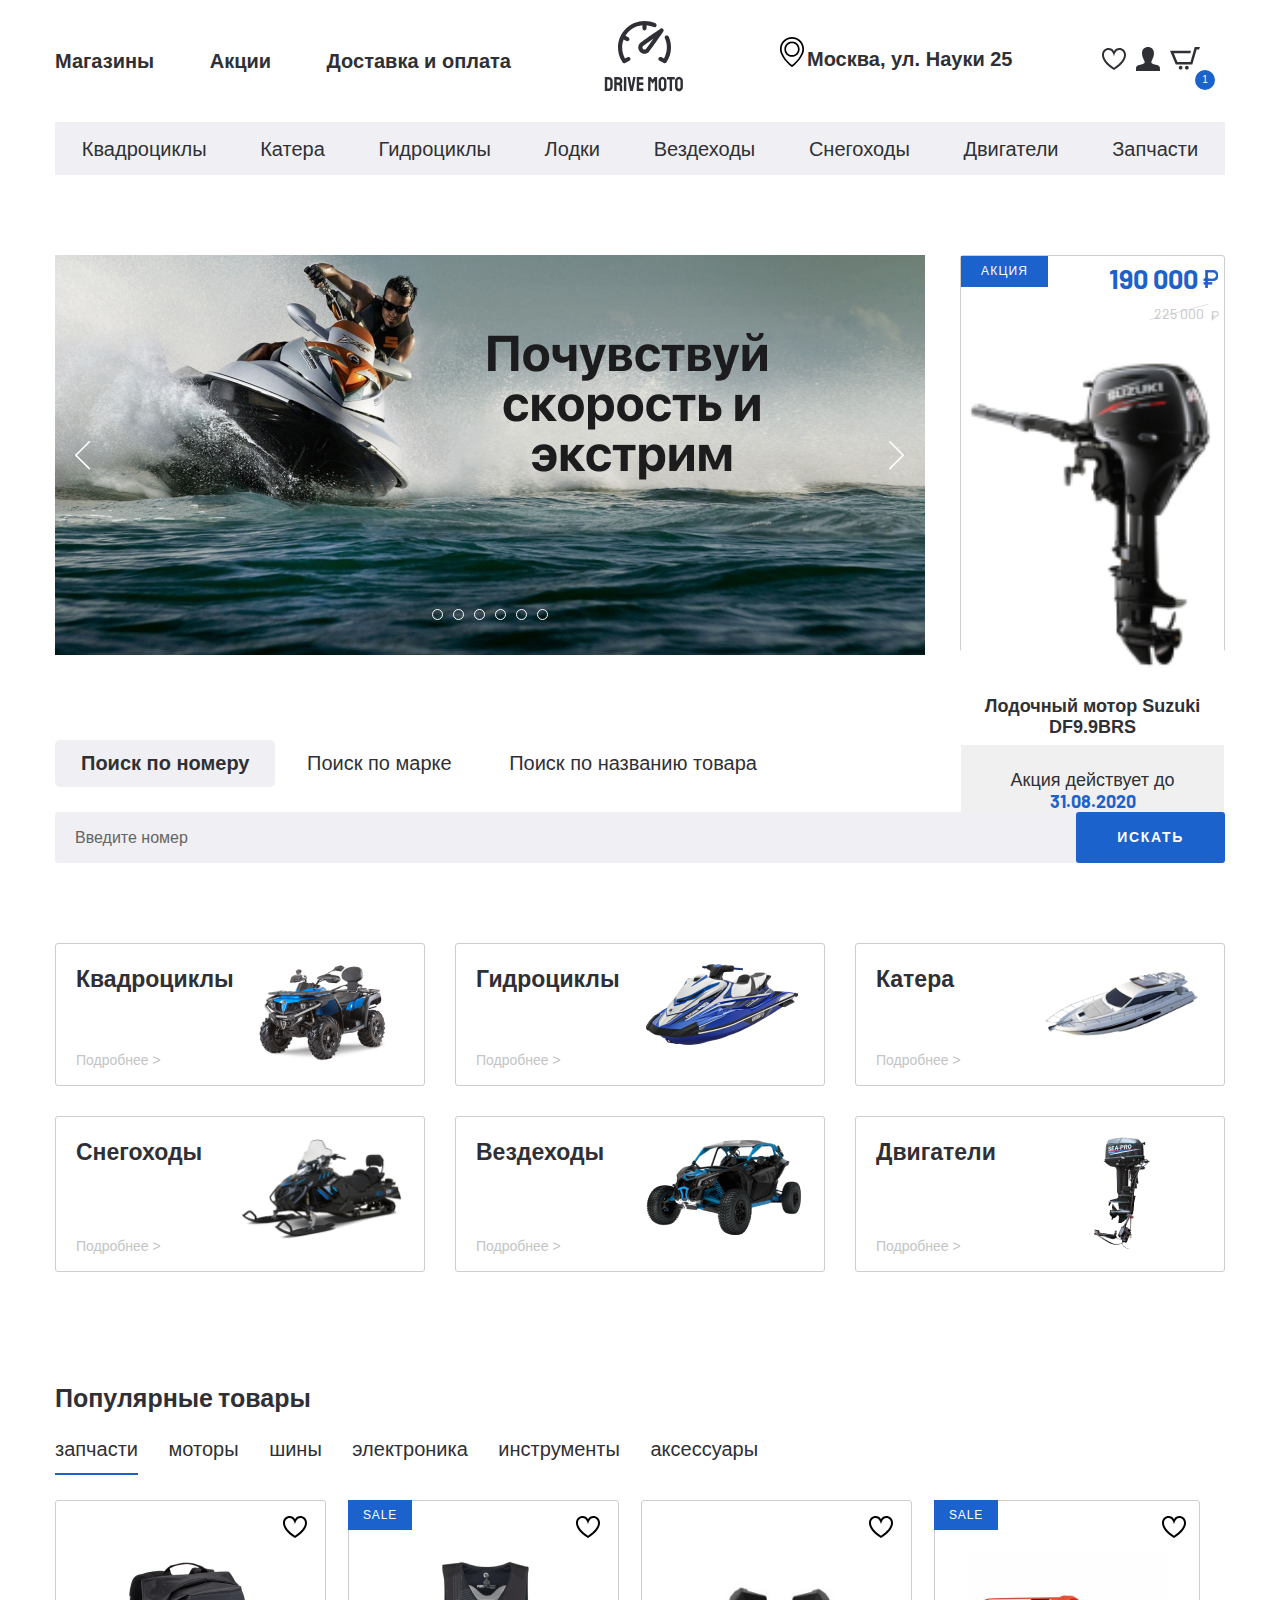
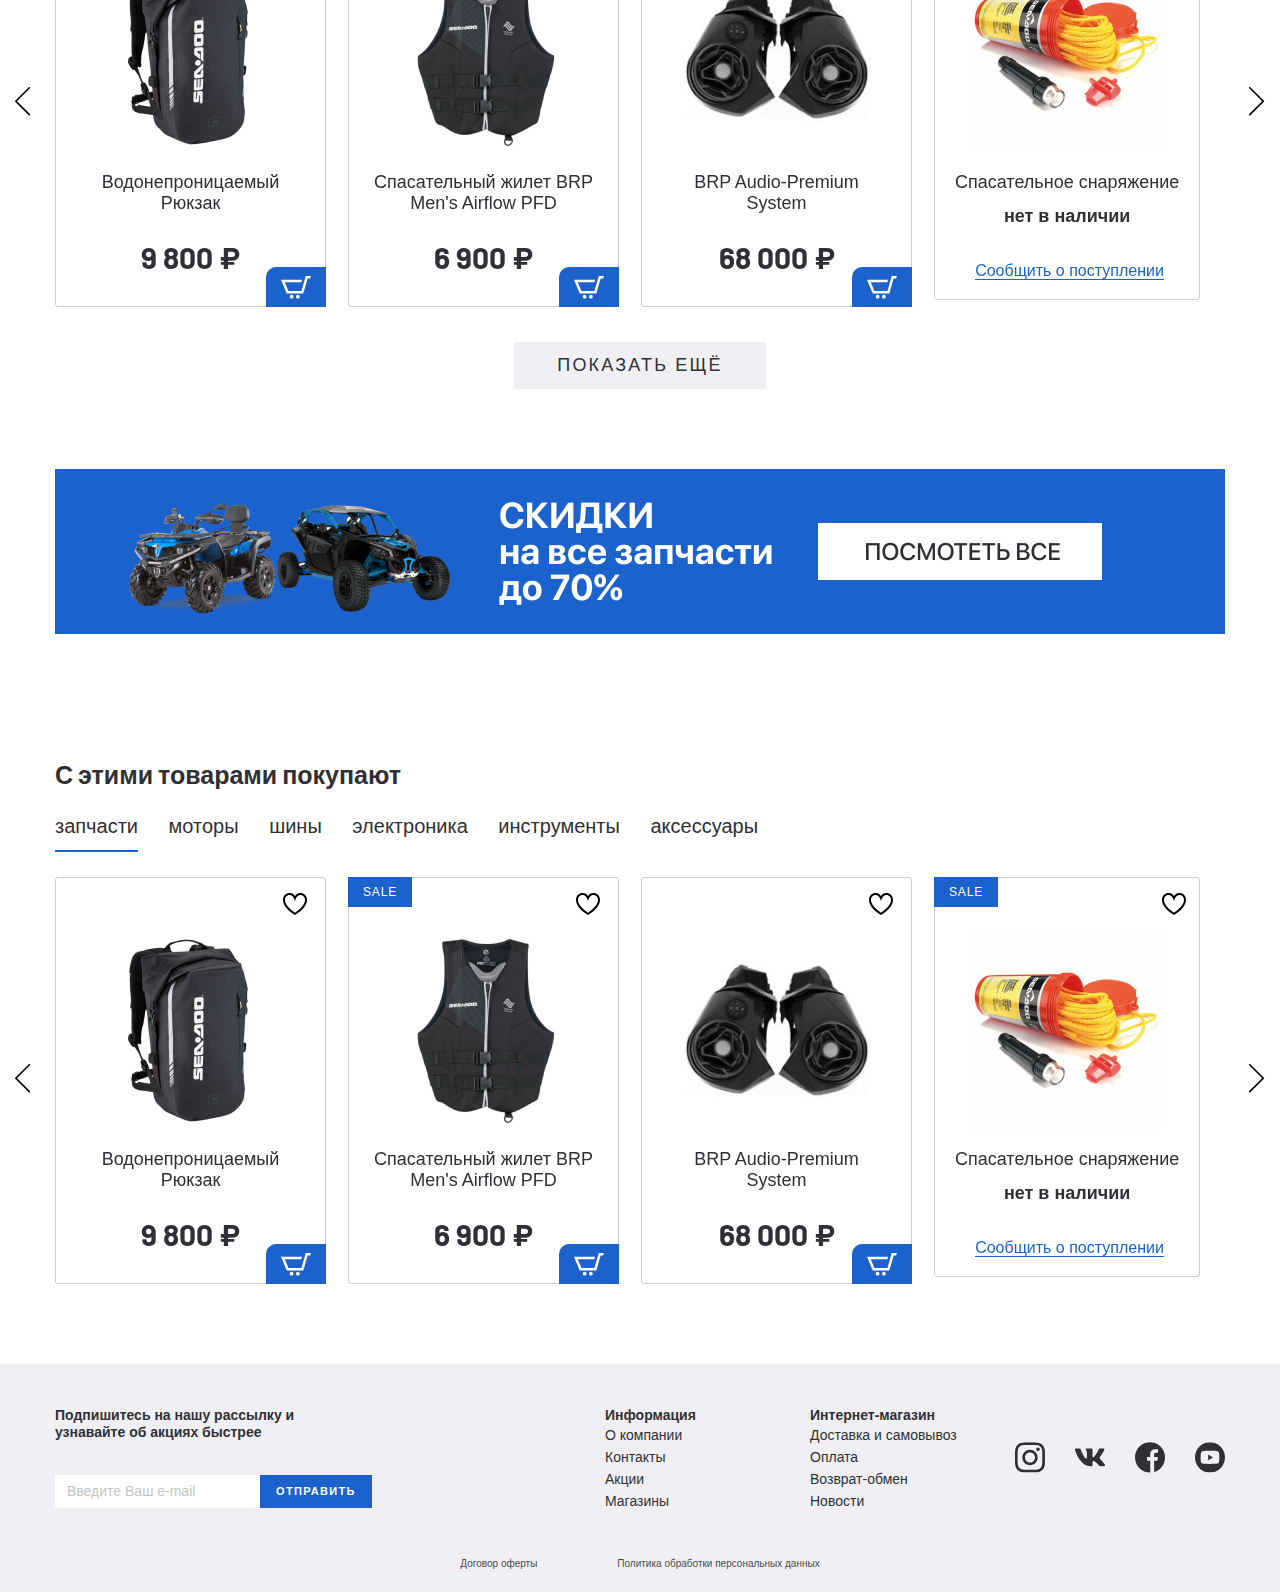
==== commit 05cf4e1b: "Merge branch 'main' into catalog" ====
--- a/index.html
+++ b/index.html
@@ -6,11 +6,15 @@
   <meta name="viewport" content="width=device-width, initial-scale=1.0">
   <meta http-equiv="X-UA-Compatible" content="ie=edge">
   <title>IT :: РГР</title>
+  <link href="https://fonts.googleapis.com/css2?family=Barlow:wght@400;700&display=swap" rel="stylesheet">
   <link rel="stylesheet" href="css/normalize.css">
   <link rel="stylesheet" href="css/slick.css">
   <link rel="stylesheet" href="css/fonts.css">
+  <link rel="stylesheet" href="css/ion.rangeSlider.min.css">
+  <link rel="stylesheet" href="css/jquery.formstyler.css">
+  <link rel="stylesheet" href="css/jquery.formstyler.theme.css">
+  <link rel="stylesheet" href="css/jquery.rateyo.min.css">
   <link rel="stylesheet" href="css/style.css">
-  <link href="https://fonts.googleapis.com/css2?family=Barlow:wght@400;700&display=swap" rel="stylesheet">
 </head>
 
 <body>
@@ -152,24 +156,24 @@
     <div class="container">
       <div class="search__inner">
         <div class="search__tabs">
-          <a class="search__tabs-item search__tabs-item-active" href="#tab-1">Поиск по номеру</a>
-          <a class="search__tabs-item" href="#tab-2">Поиск по марке</a>
-          <a class="search__tabs-item" href="#tab-3">Поиск по названию товара</a>
+          <a class="tab search__tabs-item tab-active" href="#tab-1">Поиск по номеру</a>
+          <a class="tab search__tabs-item" href="#tab-2">Поиск по марке</a>
+          <a class="tab search__tabs-item" href="#tab-3">Поиск по названию товара</a>
         </div>
         <div class="search__content">
-          <div id="tab-1" class="search__content-item search__content-item-active">
+          <div id="tab-1" class="tabs-content search__content-item tabs-content-active">
             <form class="search__content-form">
               <input class="search__content-input" type="text" placeholder="Введите номер">
               <button class="search__content-btn" type="submit">искать</button>
             </form>
           </div>
-          <div id="tab-2" class="search__content-item">
+          <div id="tab-2" class="tabs-content search__content-item">
             <form class="search__content-form">
               <input class="search__content-input" type="text" placeholder="Введите марку">
               <button class="search__content-btn" type="submit">искать</button>
             </form>
           </div>
-          <div id="tab-3" class="search__content-item">
+          <div id="tab-3" class="tabs-content search__content-item">
             <form class="search__content-form">
               <input class="search__content-input" type="text" placeholder="Введите название товара">
               <button class="search__content-btn" type="submit">искать</button>
@@ -241,8 +245,1029 @@
     </div>
   </section>
 
+  <section class="products">
+    <div class="container">
+      <div class="products__inner">
+        <h3 class="products__title">
+          Популярные товары
+        </h3>
+        <div class="tabs-wrapper">
+          <div class="tabs products__tabs">
+            <a class="tab products__tab tab-active" href="#product-tab-1">запчасти</a>
+            <a class="tab products__tab" href="#product-tab-2">моторы</a>
+            <a class="tab products__tab" href="#product-tab-3">шины</a>
+            <a class="tab products__tab" href="#product-tab-4">электроника</a>
+            <a class="tab products__tab" href="#product-tab-5">инструменты</a>
+            <a class="tab products__tab" href="#product-tab-6">аксессуары</a>
+          </div>
+          <div class="tabs-container products__container">
+            <div id="product-tab-1" class="tabs-content products__content tabs-content-active">
+              <div class="product-slider">
+                <div class="product-slider__item">
+                  <div class="product-item__wrapper">
+                    <button class="product-item__favorite"></button>
+                    <button class="product-item__basket">
+                      <img src="images/basket-white.svg" alt="basket-white">
+                    </button>
+                    <a class="product-item__notify-link" href="#">
+                      <span>Сообщить о поступлении</span>
+                    </a>
+                    <a class="product-item" href="#">
+                      <p class="product-item__hover-text">
+                        посмотреть товар
+                      </p>
+                      <img class="product-item__img" src="images/content/product-1.png" alt="product-item__img">
+                      <h4 class="product-item__title">
+                        Водонепроницаемый
+                        Рюкзак
+                      </h4>
+                      <p class="price product-item__price">
+                        9 800 ₽
+                      </p>
+                      <p class="product-item__notify-text">
+                        нет в наличии
+                      </p>
+                    </a>
+                  </div>
+                </div>
+                <div class="product-slider__item">
+                  <div class="product-item__wrapper">
+                    <button class="product-item__favorite"></button>
+                    <button class="product-item__basket">
+                      <img src="images/basket-white.svg" alt="basket-white">
+                    </button>
+                    <a class="product-item__notify-link" href="#">
+                      <span>Сообщить о поступлении</span>
+                    </a>
+                    <a class="product-item product-item-sale" href="#">
+                      <p class="product-item__hover-text">
+                        посмотреть товар
+                      </p>
+                      <img class="product-item__img" src="images/content/product-2.png" alt="product-item__img">
+                      <h4 class="product-item__title">
+                        Спасательный жилет BRP Men's Airflow PFD
+                      </h4>
+                      <p class="price product-item__price">
+                        6 900 ₽
+                      </p>
+                      <p class="product-item__notify-text">
+                        нет в наличии
+                      </p>
+                    </a>
+                  </div>
+                </div>
+                <div class="product-slider__item">
+                  <div class="product-item__wrapper">
+                    <button class="product-item__favorite"></button>
+                    <button class="product-item__basket">
+                      <img src="images/basket-white.svg" alt="basket-white">
+                    </button>
+                    <a class="product-item__notify-link" href="#">
+                      <span>Сообщить о поступлении</span>
+                    </a>
+                    <a class="product-item" href="#">
+                      <p class="product-item__hover-text">
+                        посмотреть товар
+                      </p>
+                      <img class="product-item__img" src="images/content/product-3.png" alt="product-item__img">
+                      <h4 class="product-item__title">
+                        BRP Audio-Premium System
+                      </h4>
+                      <p class="price product-item__price">
+                        68 000 ₽
+                      </p>
+                      <p class="product-item__notify-text">
+                        нет в наличии
+                      </p>
+                    </a>
+                  </div>
+                </div>
+                <div class="product-slider__item">
+                  <div class="product-item__wrapper product-item__not-available">
+                    <button class="product-item__favorite"></button>
+                    <button class="product-item__basket">
+                      <img src="images/basket-white.svg" alt="basket-white">
+                    </button>
+                    <a class="product-item__notify-link" href="#">
+                      <span>Сообщить о поступлении</span>
+                    </a>
+                    <a class="product-item product-item-sale" href="#">
+                      <p class="product-item__hover-text">
+                        посмотреть товар
+                      </p>
+                      <img class="product-item__img" src="images/content/product-4.png" alt="product-item__img">
+                      <h4 class="product-item__title">
+                        Спасательное
+                        снаряжение
+                      </h4>
+                      <p class="price product-item__price">
+                        9 800 ₽
+                      </p>
+                      <p class="product-item__notify-text">
+                        нет в наличии
+                      </p>
+                    </a>
+                  </div>
+                </div>
+                <div class="product-slider__item">
+                  <div class="product-item__wrapper product-item__not-available">
+                    <button class="product-item__favorite"></button>
+                    <button class="product-item__basket">
+                      <img src="images/basket-white.svg" alt="basket-white">
+                    </button>
+                    <a class="product-item__notify-link" href="#">
+                      <span>Сообщить о поступлении</span>
+                    </a>
+                    <a class="product-item product-item-sale" href="#">
+                      <p class="product-item__hover-text">
+                        посмотреть товар
+                      </p>
+                      <img class="product-item__img" src="images/content/product-1.png" alt="product-item__img">
+                      <h4 class="product-item__title">
+                        Водонепроницаемый
+                        Рюкзак
+                      </h4>
+                      <p class="price product-item__price">
+                        9 800 ₽
+                      </p>
+                      <p class="product-item__notify-text">
+                        нет в наличии
+                      </p>
+                    </a>
+                  </div>
+                </div>
+                <div class="product-slider__item">
+                  <div class="product-item__wrapper product-item__not-available">
+                    <button class="product-item__favorite"></button>
+                    <button class="product-item__basket">
+                      <img src="images/basket-white.svg" alt="basket-white">
+                    </button>
+                    <a class="product-item__notify-link" href="#">
+                      <span>Сообщить о поступлении</span>
+                    </a>
+                    <a class="product-item product-item-sale" href="#">
+                      <p class="product-item__hover-text">
+                        посмотреть товар
+                      </p>
+                      <img class="product-item__img" src="images/content/product-1.png" alt="product-item__img">
+                      <h4 class="product-item__title">
+                        Водонепроницаемый
+                        Рюкзак
+                      </h4>
+                      <p class="price product-item__price">
+                        9 800 ₽
+                      </p>
+                      <p class="product-item__notify-text">
+                        нет в наличии
+                      </p>
+                    </a>
+                  </div>
+                </div>
+                <div class="product-slider__item">
+                  <div class="product-item__wrapper product-item__not-available">
+                    <button class="product-item__favorite"></button>
+                    <button class="product-item__basket">
+                      <img src="images/basket-white.svg" alt="basket-white">
+                    </button>
+                    <a class="product-item__notify-link" href="#">
+                      <span>Сообщить о поступлении</span>
+                    </a>
+                    <a class="product-item product-item-sale" href="#">
+                      <p class="product-item__hover-text">
+                        посмотреть товар
+                      </p>
+                      <img class="product-item__img" src="images/content/product-1.png" alt="product-item__img">
+                      <h4 class="product-item__title">
+                        Водонепроницаемый
+                        Рюкзак
+                      </h4>
+                      <p class="price product-item__price">
+                        9 800 ₽
+                      </p>
+                      <p class="product-item__notify-text">
+                        нет в наличии
+                      </p>
+                    </a>
+                  </div>
+                </div>
+                <div class="product-slider__item">
+                  <div class="product-item__wrapper product-item__not-available">
+                    <button class="product-item__favorite"></button>
+                    <button class="product-item__basket">
+                      <img src="images/basket-white.svg" alt="basket-white">
+                    </button>
+                    <a class="product-item__notify-link" href="#">
+                      <span>Сообщить о поступлении</span>
+                    </a>
+                    <a class="product-item product-item-sale" href="#">
+                      <p class="product-item__hover-text">
+                        посмотреть товар
+                      </p>
+                      <img class="product-item__img" src="images/content/product-1.png" alt="product-item__img">
+                      <h4 class="product-item__title">
+                        Водонепроницаемый
+                        Рюкзак
+                      </h4>
+                      <p class="price product-item__price">
+                        9 800 ₽
+                      </p>
+                      <p class="product-item__notify-text">
+                        нет в наличии
+                      </p>
+                    </a>
+                  </div>
+                </div>
+              </div>
+            </div>
+            <div id="product-tab-2" class="tabs-content products__content">
+              <div class="product-slider">
+                <div class="product-slider__item">
+                  <div class="product-item__wrapper">
+                    <button class="product-item__favorite"></button>
+                    <button class="product-item__basket">
+                      <img src="images/basket-white.svg" alt="basket-white">
+                    </button>
+                    <a class="product-item__notify-link" href="#">
+                      <span>Сообщить о поступлении</span>
+                    </a>
+                    <a class="product-item" href="#">
+                      <p class="product-item__hover-text">
+                        посмотреть товар
+                      </p>
+                      <img class="product-item__img" src="images/content/product-1.png" alt="product-item__img">
+                      <h4 class="product-item__title">
+                        Водонепроницаемый
+                        Рюкзак
+                      </h4>
+                      <p class="price product-item__price">
+                        9 800 ₽
+                      </p>
+                      <p class="product-item__notify-text">
+                        нет в наличии
+                      </p>
+                    </a>
+                  </div>
+                </div>
+                <div class="product-slider__item">
+                  <div class="product-item__wrapper">
+                    <button class="product-item__favorite"></button>
+                    <button class="product-item__basket">
+                      <img src="images/basket-white.svg" alt="basket-white">
+                    </button>
+                    <a class="product-item__notify-link" href="#">
+                      <span>Сообщить о поступлении</span>
+                    </a>
+                    <a class="product-item product-item-sale" href="#">
+                      <p class="product-item__hover-text">
+                        посмотреть товар
+                      </p>
+                      <img class="product-item__img" src="images/content/product-2.png" alt="product-item__img">
+                      <h4 class="product-item__title">
+                        Спасательный жилет BRP Men's Airflow PFD
+                      </h4>
+                      <p class="price product-item__price">
+                        6 900 ₽
+                      </p>
+                      <p class="product-item__notify-text">
+                        нет в наличии
+                      </p>
+                    </a>
+                  </div>
+                </div>
+                <div class="product-slider__item">
+                  <div class="product-item__wrapper">
+                    <button class="product-item__favorite"></button>
+                    <button class="product-item__basket">
+                      <img src="images/basket-white.svg" alt="basket-white">
+                    </button>
+                    <a class="product-item__notify-link" href="#">
+                      <span>Сообщить о поступлении</span>
+                    </a>
+                    <a class="product-item" href="#">
+                      <p class="product-item__hover-text">
+                        посмотреть товар
+                      </p>
+                      <img class="product-item__img" src="images/content/product-3.png" alt="product-item__img">
+                      <h4 class="product-item__title">
+                        BRP Audio-Premium System
+                      </h4>
+                      <p class="price product-item__price">
+                        68 000 ₽
+                      </p>
+                      <p class="product-item__notify-text">
+                        нет в наличии
+                      </p>
+                    </a>
+                  </div>
+                </div>
+                <div class="product-slider__item">
+                  <div class="product-item__wrapper product-item__not-available">
+                    <button class="product-item__favorite"></button>
+                    <button class="product-item__basket">
+                      <img src="images/basket-white.svg" alt="basket-white">
+                    </button>
+                    <a class="product-item__notify-link" href="#">
+                      <span>Сообщить о поступлении</span>
+                    </a>
+                    <a class="product-item product-item-sale" href="#">
+                      <p class="product-item__hover-text">
+                        посмотреть товар
+                      </p>
+                      <img class="product-item__img" src="images/content/product-4.png" alt="product-item__img">
+                      <h4 class="product-item__title">
+                        Спасательное
+                        снаряжение
+                      </h4>
+                      <p class="price product-item__price">
+                        9 800 ₽
+                      </p>
+                      <p class="product-item__notify-text">
+                        нет в наличии
+                      </p>
+                    </a>
+                  </div>
+                </div>
+                <div class="product-slider__item">
+                  <div class="product-item__wrapper product-item__not-available">
+                    <button class="product-item__favorite"></button>
+                    <button class="product-item__basket">
+                      <img src="images/basket-white.svg" alt="basket-white">
+                    </button>
+                    <a class="product-item__notify-link" href="#">
+                      <span>Сообщить о поступлении</span>
+                    </a>
+                    <a class="product-item product-item-sale" href="#">
+                      <p class="product-item__hover-text">
+                        посмотреть товар
+                      </p>
+                      <img class="product-item__img" src="images/content/product-1.png" alt="product-item__img">
+                      <h4 class="product-item__title">
+                        Водонепроницаемый
+                        Рюкзак
+                      </h4>
+                      <p class="price product-item__price">
+                        9 800 ₽
+                      </p>
+                      <p class="product-item__notify-text">
+                        нет в наличии
+                      </p>
+                    </a>
+                  </div>
+                </div>
+                <div class="product-slider__item">
+                  <div class="product-item__wrapper product-item__not-available">
+                    <button class="product-item__favorite"></button>
+                    <button class="product-item__basket">
+                      <img src="images/basket-white.svg" alt="basket-white">
+                    </button>
+                    <a class="product-item__notify-link" href="#">
+                      <span>Сообщить о поступлении</span>
+                    </a>
+                    <a class="product-item product-item-sale" href="#">
+                      <p class="product-item__hover-text">
+                        посмотреть товар
+                      </p>
+                      <img class="product-item__img" src="images/content/product-1.png" alt="product-item__img">
+                      <h4 class="product-item__title">
+                        Водонепроницаемый
+                        Рюкзак
+                      </h4>
+                      <p class="price product-item__price">
+                        9 800 ₽
+                      </p>
+                      <p class="product-item__notify-text">
+                        нет в наличии
+                      </p>
+                    </a>
+                  </div>
+                </div>
+                <div class="product-slider__item">
+                  <div class="product-item__wrapper product-item__not-available">
+                    <button class="product-item__favorite"></button>
+                    <button class="product-item__basket">
+                      <img src="images/basket-white.svg" alt="basket-white">
+                    </button>
+                    <a class="product-item__notify-link" href="#">
+                      <span>Сообщить о поступлении</span>
+                    </a>
+                    <a class="product-item product-item-sale" href="#">
+                      <p class="product-item__hover-text">
+                        посмотреть товар
+                      </p>
+                      <img class="product-item__img" src="images/content/product-1.png" alt="product-item__img">
+                      <h4 class="product-item__title">
+                        Водонепроницаемый
+                        Рюкзак
+                      </h4>
+                      <p class="price product-item__price">
+                        9 800 ₽
+                      </p>
+                      <p class="product-item__notify-text">
+                        нет в наличии
+                      </p>
+                    </a>
+                  </div>
+                </div>
+                <div class="product-slider__item">
+                  <div class="product-item__wrapper product-item__not-available">
+                    <button class="product-item__favorite"></button>
+                    <button class="product-item__basket">
+                      <img src="images/basket-white.svg" alt="basket-white">
+                    </button>
+                    <a class="product-item__notify-link" href="#">
+                      <span>Сообщить о поступлении</span>
+                    </a>
+                    <a class="product-item product-item-sale" href="#">
+                      <p class="product-item__hover-text">
+                        посмотреть товар
+                      </p>
+                      <img class="product-item__img" src="images/content/product-1.png" alt="product-item__img">
+                      <h4 class="product-item__title">
+                        Водонепроницаемый
+                        Рюкзак
+                      </h4>
+                      <p class="price product-item__price">
+                        9 800 ₽
+                      </p>
+                      <p class="product-item__notify-text">
+                        нет в наличии
+                      </p>
+                    </a>
+                  </div>
+                </div>
+              </div>
+            </div>
+            <div id="product-tab-3" class="tabs-content products__content">
+              slider-3
+            </div>
+            <div id="product-tab-4" class="tabs-content products__content">
+              slider-4
+            </div>
+            <div id="product-tab-5" class="tabs-content products__content">
+              slider-5
+            </div>
+            <div id="product-tab-6" class="tabs-content products__content">
+              slider-6
+            </div>
+          </div>
+          <div class="product__more">
+            <a class="product__more-link" href="#">Показать ещё</a>
+          </div>
+        </div>
+      </div>
+    </div>
+  </section>
 
+  <div class="banner">
+    <div class="container">
+      <a class="banner" href="#">
+        <img src="images/content/banner.jpg" alt="banner">
+      </a>
+    </div>
+  </div>
 
+  <section class="products">
+    <div class="container">
+      <div class="products__inner">
+        <h3 class="products__title">
+          С этими товарами покупают
+        </h3>
+        <div class="tabs-wrapper">
+          <div class="tabs products__tabs">
+            <a class="tab products__tab tab-active" href="#popular-tab-1">запчасти</a>
+            <a class="tab products__tab" href="#popular-tab-2">моторы</a>
+            <a class="tab products__tab" href="#popular-tab-3">шины</a>
+            <a class="tab products__tab" href="#popular-tab-4">электроника</a>
+            <a class="tab products__tab" href="#popular-tab-5">инструменты</a>
+            <a class="tab products__tab" href="#popular-tab-6">аксессуары</a>
+          </div>
+          <div class="tabs-container products__container">
+            <div id="popular-tab-1" class="tabs-content products__content tabs-content-active">
+              <div class="product-slider">
+                <div class="product-slider__item">
+                  <div class="product-item__wrapper">
+                    <button class="product-item__favorite"></button>
+                    <button class="product-item__basket">
+                      <img src="images/basket-white.svg" alt="basket-white">
+                    </button>
+                    <a class="product-item__notify-link" href="#">
+                      <span>Сообщить о поступлении</span>
+                    </a>
+                    <a class="product-item" href="#">
+                      <p class="product-item__hover-text">
+                        посмотреть товар
+                      </p>
+                      <img class="product-item__img" src="images/content/product-1.png" alt="product-item__img">
+                      <h4 class="product-item__title">
+                        Водонепроницаемый
+                        Рюкзак
+                      </h4>
+                      <p class="price product-item__price">
+                        9 800 ₽
+                      </p>
+                      <p class="product-item__notify-text">
+                        нет в наличии
+                      </p>
+                    </a>
+                  </div>
+                </div>
+                <div class="product-slider__item">
+                  <div class="product-item__wrapper">
+                    <button class="product-item__favorite"></button>
+                    <button class="product-item__basket">
+                      <img src="images/basket-white.svg" alt="basket-white">
+                    </button>
+                    <a class="product-item__notify-link" href="#">
+                      <span>Сообщить о поступлении</span>
+                    </a>
+                    <a class="product-item product-item-sale" href="#">
+                      <p class="product-item__hover-text">
+                        посмотреть товар
+                      </p>
+                      <img class="product-item__img" src="images/content/product-2.png" alt="product-item__img">
+                      <h4 class="product-item__title">
+                        Спасательный жилет BRP Men's Airflow PFD
+                      </h4>
+                      <p class="price product-item__price">
+                        6 900 ₽
+                      </p>
+                      <p class="product-item__notify-text">
+                        нет в наличии
+                      </p>
+                    </a>
+                  </div>
+                </div>
+                <div class="product-slider__item">
+                  <div class="product-item__wrapper">
+                    <button class="product-item__favorite"></button>
+                    <button class="product-item__basket">
+                      <img src="images/basket-white.svg" alt="basket-white">
+                    </button>
+                    <a class="product-item__notify-link" href="#">
+                      <span>Сообщить о поступлении</span>
+                    </a>
+                    <a class="product-item" href="#">
+                      <p class="product-item__hover-text">
+                        посмотреть товар
+                      </p>
+                      <img class="product-item__img" src="images/content/product-3.png" alt="product-item__img">
+                      <h4 class="product-item__title">
+                        BRP Audio-Premium System
+                      </h4>
+                      <p class="price product-item__price">
+                        68 000 ₽
+                      </p>
+                      <p class="product-item__notify-text">
+                        нет в наличии
+                      </p>
+                    </a>
+                  </div>
+                </div>
+                <div class="product-slider__item">
+                  <div class="product-item__wrapper product-item__not-available">
+                    <button class="product-item__favorite"></button>
+                    <button class="product-item__basket">
+                      <img src="images/basket-white.svg" alt="basket-white">
+                    </button>
+                    <a class="product-item__notify-link" href="#">
+                      <span>Сообщить о поступлении</span>
+                    </a>
+                    <a class="product-item product-item-sale" href="#">
+                      <p class="product-item__hover-text">
+                        посмотреть товар
+                      </p>
+                      <img class="product-item__img" src="images/content/product-4.png" alt="product-item__img">
+                      <h4 class="product-item__title">
+                        Спасательное
+                        снаряжение
+                      </h4>
+                      <p class="price product-item__price">
+                        9 800 ₽
+                      </p>
+                      <p class="product-item__notify-text">
+                        нет в наличии
+                      </p>
+                    </a>
+                  </div>
+                </div>
+                <div class="product-slider__item">
+                  <div class="product-item__wrapper product-item__not-available">
+                    <button class="product-item__favorite"></button>
+                    <button class="product-item__basket">
+                      <img src="images/basket-white.svg" alt="basket-white">
+                    </button>
+                    <a class="product-item__notify-link" href="#">
+                      <span>Сообщить о поступлении</span>
+                    </a>
+                    <a class="product-item product-item-sale" href="#">
+                      <p class="product-item__hover-text">
+                        посмотреть товар
+                      </p>
+                      <img class="product-item__img" src="images/content/product-1.png" alt="product-item__img">
+                      <h4 class="product-item__title">
+                        Водонепроницаемый
+                        Рюкзак
+                      </h4>
+                      <p class="price product-item__price">
+                        9 800 ₽
+                      </p>
+                      <p class="product-item__notify-text">
+                        нет в наличии
+                      </p>
+                    </a>
+                  </div>
+                </div>
+                <div class="product-slider__item">
+                  <div class="product-item__wrapper product-item__not-available">
+                    <button class="product-item__favorite"></button>
+                    <button class="product-item__basket">
+                      <img src="images/basket-white.svg" alt="basket-white">
+                    </button>
+                    <a class="product-item__notify-link" href="#">
+                      <span>Сообщить о поступлении</span>
+                    </a>
+                    <a class="product-item product-item-sale" href="#">
+                      <p class="product-item__hover-text">
+                        посмотреть товар
+                      </p>
+                      <img class="product-item__img" src="images/content/product-1.png" alt="product-item__img">
+                      <h4 class="product-item__title">
+                        Водонепроницаемый
+                        Рюкзак
+                      </h4>
+                      <p class="price product-item__price">
+                        9 800 ₽
+                      </p>
+                      <p class="product-item__notify-text">
+                        нет в наличии
+                      </p>
+                    </a>
+                  </div>
+                </div>
+                <div class="product-slider__item">
+                  <div class="product-item__wrapper product-item__not-available">
+                    <button class="product-item__favorite"></button>
+                    <button class="product-item__basket">
+                      <img src="images/basket-white.svg" alt="basket-white">
+                    </button>
+                    <a class="product-item__notify-link" href="#">
+                      <span>Сообщить о поступлении</span>
+                    </a>
+                    <a class="product-item product-item-sale" href="#">
+                      <p class="product-item__hover-text">
+                        посмотреть товар
+                      </p>
+                      <img class="product-item__img" src="images/content/product-1.png" alt="product-item__img">
+                      <h4 class="product-item__title">
+                        Водонепроницаемый
+                        Рюкзак
+                      </h4>
+                      <p class="price product-item__price">
+                        9 800 ₽
+                      </p>
+                      <p class="product-item__notify-text">
+                        нет в наличии
+                      </p>
+                    </a>
+                  </div>
+                </div>
+                <div class="product-slider__item">
+                  <div class="product-item__wrapper product-item__not-available">
+                    <button class="product-item__favorite"></button>
+                    <button class="product-item__basket">
+                      <img src="images/basket-white.svg" alt="basket-white">
+                    </button>
+                    <a class="product-item__notify-link" href="#">
+                      <span>Сообщить о поступлении</span>
+                    </a>
+                    <a class="product-item product-item-sale" href="#">
+                      <p class="product-item__hover-text">
+                        посмотреть товар
+                      </p>
+                      <img class="product-item__img" src="images/content/product-1.png" alt="product-item__img">
+                      <h4 class="product-item__title">
+                        Водонепроницаемый
+                        Рюкзак
+                      </h4>
+                      <p class="price product-item__price">
+                        9 800 ₽
+                      </p>
+                      <p class="product-item__notify-text">
+                        нет в наличии
+                      </p>
+                    </a>
+                  </div>
+                </div>
+              </div>
+            </div>
+            <div id="popular-tab-2" class="tabs-content products__content">
+              <div class="product-slider">
+                <div class="product-slider__item">
+                  <div class="product-item__wrapper">
+                    <button class="product-item__favorite"></button>
+                    <button class="product-item__basket">
+                      <img src="images/basket-white.svg" alt="basket-white">
+                    </button>
+                    <a class="product-item__notify-link" href="#">
+                      <span>Сообщить о поступлении</span>
+                    </a>
+                    <a class="product-item" href="#">
+                      <p class="product-item__hover-text">
+                        посмотреть товар
+                      </p>
+                      <img class="product-item__img" src="images/content/product-1.png" alt="product-item__img">
+                      <h4 class="product-item__title">
+                        Водонепроницаемый
+                        Рюкзак
+                      </h4>
+                      <p class="price product-item__price">
+                        9 800 ₽
+                      </p>
+                      <p class="product-item__notify-text">
+                        нет в наличии
+                      </p>
+                    </a>
+                  </div>
+                </div>
+                <div class="product-slider__item">
+                  <div class="product-item__wrapper">
+                    <button class="product-item__favorite"></button>
+                    <button class="product-item__basket">
+                      <img src="images/basket-white.svg" alt="basket-white">
+                    </button>
+                    <a class="product-item__notify-link" href="#">
+                      <span>Сообщить о поступлении</span>
+                    </a>
+                    <a class="product-item product-item-sale" href="#">
+                      <p class="product-item__hover-text">
+                        посмотреть товар
+                      </p>
+                      <img class="product-item__img" src="images/content/product-2.png" alt="product-item__img">
+                      <h4 class="product-item__title">
+                        Спасательный жилет BRP Men's Airflow PFD
+                      </h4>
+                      <p class="price product-item__price">
+                        6 900 ₽
+                      </p>
+                      <p class="product-item__notify-text">
+                        нет в наличии
+                      </p>
+                    </a>
+                  </div>
+                </div>
+                <div class="product-slider__item">
+                  <div class="product-item__wrapper">
+                    <button class="product-item__favorite"></button>
+                    <button class="product-item__basket">
+                      <img src="images/basket-white.svg" alt="basket-white">
+                    </button>
+                    <a class="product-item__notify-link" href="#">
+                      <span>Сообщить о поступлении</span>
+                    </a>
+                    <a class="product-item" href="#">
+                      <p class="product-item__hover-text">
+                        посмотреть товар
+                      </p>
+                      <img class="product-item__img" src="images/content/product-3.png" alt="product-item__img">
+                      <h4 class="product-item__title">
+                        BRP Audio-Premium System
+                      </h4>
+                      <p class="price product-item__price">
+                        68 000 ₽
+                      </p>
+                      <p class="product-item__notify-text">
+                        нет в наличии
+                      </p>
+                    </a>
+                  </div>
+                </div>
+                <div class="product-slider__item">
+                  <div class="product-item__wrapper product-item__not-available">
+                    <button class="product-item__favorite"></button>
+                    <button class="product-item__basket">
+                      <img src="images/basket-white.svg" alt="basket-white">
+                    </button>
+                    <a class="product-item__notify-link" href="#">
+                      <span>Сообщить о поступлении</span>
+                    </a>
+                    <a class="product-item product-item-sale" href="#">
+                      <p class="product-item__hover-text">
+                        посмотреть товар
+                      </p>
+                      <img class="product-item__img" src="images/content/product-4.png" alt="product-item__img">
+                      <h4 class="product-item__title">
+                        Спасательное
+                        снаряжение
+                      </h4>
+                      <p class="price product-item__price">
+                        9 800 ₽
+                      </p>
+                      <p class="product-item__notify-text">
+                        нет в наличии
+                      </p>
+                    </a>
+                  </div>
+                </div>
+                <div class="product-slider__item">
+                  <div class="product-item__wrapper product-item__not-available">
+                    <button class="product-item__favorite"></button>
+                    <button class="product-item__basket">
+                      <img src="images/basket-white.svg" alt="basket-white">
+                    </button>
+                    <a class="product-item__notify-link" href="#">
+                      <span>Сообщить о поступлении</span>
+                    </a>
+                    <a class="product-item product-item-sale" href="#">
+                      <p class="product-item__hover-text">
+                        посмотреть товар
+                      </p>
+                      <img class="product-item__img" src="images/content/product-1.png" alt="product-item__img">
+                      <h4 class="product-item__title">
+                        Водонепроницаемый
+                        Рюкзак
+                      </h4>
+                      <p class="price product-item__price">
+                        9 800 ₽
+                      </p>
+                      <p class="product-item__notify-text">
+                        нет в наличии
+                      </p>
+                    </a>
+                  </div>
+                </div>
+                <div class="product-slider__item">
+                  <div class="product-item__wrapper product-item__not-available">
+                    <button class="product-item__favorite"></button>
+                    <button class="product-item__basket">
+                      <img src="images/basket-white.svg" alt="basket-white">
+                    </button>
+                    <a class="product-item__notify-link" href="#">
+                      <span>Сообщить о поступлении</span>
+                    </a>
+                    <a class="product-item product-item-sale" href="#">
+                      <p class="product-item__hover-text">
+                        посмотреть товар
+                      </p>
+                      <img class="product-item__img" src="images/content/product-1.png" alt="product-item__img">
+                      <h4 class="product-item__title">
+                        Водонепроницаемый
+                        Рюкзак
+                      </h4>
+                      <p class="price product-item__price">
+                        9 800 ₽
+                      </p>
+                      <p class="product-item__notify-text">
+                        нет в наличии
+                      </p>
+                    </a>
+                  </div>
+                </div>
+                <div class="product-slider__item">
+                  <div class="product-item__wrapper product-item__not-available">
+                    <button class="product-item__favorite"></button>
+                    <button class="product-item__basket">
+                      <img src="images/basket-white.svg" alt="basket-white">
+                    </button>
+                    <a class="product-item__notify-link" href="#">
+                      <span>Сообщить о поступлении</span>
+                    </a>
+                    <a class="product-item product-item-sale" href="#">
+                      <p class="product-item__hover-text">
+                        посмотреть товар
+                      </p>
+                      <img class="product-item__img" src="images/content/product-1.png" alt="product-item__img">
+                      <h4 class="product-item__title">
+                        Водонепроницаемый
+                        Рюкзак
+                      </h4>
+                      <p class="price product-item__price">
+                        9 800 ₽
+                      </p>
+                      <p class="product-item__notify-text">
+                        нет в наличии
+                      </p>
+                    </a>
+                  </div>
+                </div>
+                <div class="product-slider__item">
+                  <div class="product-item__wrapper product-item__not-available">
+                    <button class="product-item__favorite"></button>
+                    <button class="product-item__basket">
+                      <img src="images/basket-white.svg" alt="basket-white">
+                    </button>
+                    <a class="product-item__notify-link" href="#">
+                      <span>Сообщить о поступлении</span>
+                    </a>
+                    <a class="product-item product-item-sale" href="#">
+                      <p class="product-item__hover-text">
+                        посмотреть товар
+                      </p>
+                      <img class="product-item__img" src="images/content/product-1.png" alt="product-item__img">
+                      <h4 class="product-item__title">
+                        Водонепроницаемый
+                        Рюкзак
+                      </h4>
+                      <p class="price product-item__price">
+                        9 800 ₽
+                      </p>
+                      <p class="product-item__notify-text">
+                        нет в наличии
+                      </p>
+                    </a>
+                  </div>
+                </div>
+              </div>
+            </div>
+            <div id="popular-tab-3" class="tabs-content products__content">
+              slider-3
+            </div>
+            <div id="popular-tab-4" class="tabs-content products__content">
+              slider-4
+            </div>
+            <div id="popular-tab-5" class="tabs-content products__content">
+              slider-5
+            </div>
+            <div id="popular-tab-6" class="tabs-content products__content">
+              slider-6
+            </div>
+          </div>
+        </div>
+      </div>
+    </div>
+  </section>
+
+  <footer class="footer">
+    <div class="container">
+      <div class="footer__top">
+        <div class="footer__top-inner">
+          <div class="footer__top-item footer__top-newsletter">
+            <h6 class="footer__top-title">
+              Подпишитесь на нашу рассылку
+              и узнавайте об акциях быстрее
+            </h6>
+            <form class="footer-form">
+              <input class="footer-form__input" type="text" placeholder="Введите Ваш e-mail">
+              <button class="footer-form__btn" type="submit">Отправить</button>
+            </form>
+          </div>
+          <div class="footer__top-item">
+            <h6 class="footer__top-title">
+              Информация
+            </h6>
+            <ul class="footer-list">
+              <li class="footer-list__item"><a href="#">О компании</a></li>
+              <li class="footer-list__item"><a href="#">Контакты</a></li>
+              <li class="footer-list__item"><a href="#">Акции</a></li>
+              <li class="footer-list__item"><a href="#">Магазины</a></li>
+            </ul>
+          </div>
+          <div class="footer__top-item">
+            <h6 class="footer__top-title">
+              Интернет-магазин
+            </h6>
+            <ul class="footer-list">
+              <li class="footer-list__item"><a href="#">Доставка и самовывоз</a></li>
+              <li class="footer-list__item"><a href="#">Оплата</a></li>
+              <li class="footer-list__item"><a href="#">Возврат-обмен</a></li>
+              <li class="footer-list__item"><a href="#">Новости</a></li>
+            </ul>
+          </div>
+          <div class="footer__top-title footer__top-social">
+            <ul class="social-list">
+              <li class="social-list__item">
+                <a href="#">
+                  <img src="images/instagram.svg" alt="instagram">
+                </a>
+              </li>
+              <li class="social-list__item">
+                <a href="#">
+                  <img src="images/vkontakte.svg" alt="vkontakte">
+                </a>
+              </li>
+              <li class="social-list__item">
+                <a href="#">
+                  <img src="images/facebook.svg" alt="facebook">
+                </a>
+              </li>
+              <li class="social-list__item">
+                <a href="#">
+                  <img src="images/youtube.svg" alt="youtube">
+                </a>
+              </li>
+            </ul>
+          </div>
+        </div>
+      </div>
+      <div class="footer__bottom">
+        <a class="footer__bottom-link" href="#">
+          Договор оферты
+        </a>
+        <a class="footer__bottom-link" href="#">
+          Политика обработки персональных данных
+        </a>
+      </div>
+    </div>
+  </footer>
 
   <script src="https://ajax.googleapis.com/ajax/libs/jquery/3.4.1/jquery.min.js"></script>
   <script src="js/slick.min.js"></script>
--- a/css/ion.rangeSlider.min.css
+++ b/css/ion.rangeSlider.min.css
@@ -0,0 +1 @@
+/*!Ion.RangeSlider, 2.3.1, © Denis Ineshin, 2010 - 2019, IonDen.com, Build date: 2019-12-19 16:51:02*/.irs{position:relative;display:block;-webkit-touch-callout:none;-webkit-user-select:none;-khtml-user-select:none;-moz-user-select:none;-ms-user-select:none;user-select:none;font-size:12px;font-family:Arial,sans-serif}.irs-line{position:relative;display:block;overflow:hidden;outline:none !important}.irs-bar{position:absolute;display:block;left:0;width:0}.irs-shadow{position:absolute;display:none;left:0;width:0}.irs-handle{position:absolute;display:block;box-sizing:border-box;cursor:default;z-index:1}.irs-handle.type_last{z-index:2}.irs-min,.irs-max{position:absolute;display:block;cursor:default}.irs-min{left:0}.irs-max{right:0}.irs-from,.irs-to,.irs-single{position:absolute;display:block;top:0;left:0;cursor:default;white-space:nowrap}.irs-grid{position:absolute;display:none;bottom:0;left:0;width:100%;height:20px}.irs-with-grid .irs-grid{display:block}.irs-grid-pol{position:absolute;top:0;left:0;width:1px;height:8px;background:#000}.irs-grid-pol.small{height:4px}.irs-grid-text{position:absolute;bottom:0;left:0;white-space:nowrap;text-align:center;font-size:9px;line-height:9px;padding:0 3px;color:#000}.irs-disable-mask{position:absolute;display:block;top:0;left:-1%;width:102%;height:100%;cursor:default;background:rgba(0,0,0,0);z-index:2}.lt-ie9 .irs-disable-mask{background:#000;filter:alpha(opacity=0);cursor:not-allowed}.irs-disabled{opacity:.4}.irs-hidden-input{position:absolute !important;display:block !important;top:0 !important;left:0 !important;width:0 !important;height:0 !important;font-size:0 !important;line-height:0 !important;padding:0 !important;margin:0 !important;overflow:hidden;outline:none !important;z-index:-9999 !important;background:none !important;border-style:solid !important;border-color:transparent !important}.irs--flat{height:40px}.irs--flat.irs-with-grid{height:60px}.irs--flat .irs-line{top:25px;height:12px;background-color:#e1e4e9;border-radius:4px}.irs--flat .irs-bar{top:25px;height:12px;background-color:#ed5565}.irs--flat .irs-bar--single{border-radius:4px 0 0 4px}.irs--flat .irs-shadow{height:1px;bottom:16px;background-color:#e1e4e9}.irs--flat .irs-handle{top:22px;width:16px;height:18px;background-color:transparent}.irs--flat .irs-handle>i:first-child{position:absolute;display:block;top:0;left:50%;width:2px;height:100%;margin-left:-1px;background-color:#da4453}.irs--flat .irs-handle.state_hover>i:first-child,.irs--flat .irs-handle:hover>i:first-child{background-color:#a43540}.irs--flat .irs-min,.irs--flat .irs-max{top:0;padding:1px 3px;color:#999;font-size:10px;line-height:1.333;text-shadow:none;background-color:#e1e4e9;border-radius:4px}.irs--flat .irs-from,.irs--flat .irs-to,.irs--flat .irs-single{color:white;font-size:10px;line-height:1.333;text-shadow:none;padding:1px 5px;background-color:#ed5565;border-radius:4px}.irs--flat .irs-from:before,.irs--flat .irs-to:before,.irs--flat .irs-single:before{position:absolute;display:block;content:"";bottom:-6px;left:50%;width:0;height:0;margin-left:-3px;overflow:hidden;border:3px solid transparent;border-top-color:#ed5565}.irs--flat .irs-grid-pol{background-color:#e1e4e9}.irs--flat .irs-grid-text{color:#999}.irs--big{height:55px}.irs--big.irs-with-grid{height:70px}.irs--big .irs-line{top:33px;height:12px;background-color:white;background:linear-gradient(to bottom, #ddd -50%, white 150%);border:1px solid #ccc;border-radius:12px}.irs--big .irs-bar{top:33px;height:12px;background-color:#92bce0;border:1px solid #428bca;background:linear-gradient(to bottom, #ffffff 0%, #428bca 30%, #b9d4ec 100%);box-shadow:inset 0 0 1px 1px rgba(255,255,255,0.5)}.irs--big .irs-bar--single{border-radius:12px 0 0 12px}.irs--big .irs-shadow{height:1px;bottom:16px;background-color:rgba(66,139,202,0.5)}.irs--big .irs-handle{top:25px;width:30px;height:30px;border:1px solid rgba(0,0,0,0.3);background-color:#cbcfd5;background:linear-gradient(to bottom, white 0%, #B4B9BE 30%, white 100%);box-shadow:1px 1px 2px rgba(0,0,0,0.2),inset 0 0 3px 1px white;border-radius:30px}.irs--big .irs-handle.state_hover,.irs--big .irs-handle:hover{border-color:rgba(0,0,0,0.45);background-color:#939ba7;background:linear-gradient(to bottom, white 0%, #919BA5 30%, white 100%)}.irs--big .irs-min,.irs--big .irs-max{top:0;padding:1px 5px;color:white;text-shadow:none;background-color:#9f9f9f;border-radius:3px}.irs--big .irs-from,.irs--big .irs-to,.irs--big .irs-single{color:white;text-shadow:none;padding:1px 5px;background-color:#428bca;background:linear-gradient(to bottom, #428bca 0%, #3071a9 100%);border-radius:3px}.irs--big .irs-grid-pol{background-color:#428bca}.irs--big .irs-grid-text{color:#428bca}.irs--modern{height:55px}.irs--modern.irs-with-grid{height:55px}.irs--modern .irs-line{top:25px;height:5px;background-color:#d1d6e0;background:linear-gradient(to bottom, #e0e4ea 0%, #d1d6e0 100%);border:1px solid #a3adc1;border-bottom-width:0;border-radius:5px}.irs--modern .irs-bar{top:25px;height:5px;background:#20b426;background:linear-gradient(to bottom, #20b426 0%, #18891d 100%)}.irs--modern .irs-bar--single{border-radius:5px 0 0 5px}.irs--modern .irs-shadow{height:1px;bottom:21px;background-color:rgba(209,214,224,0.5)}.irs--modern .irs-handle{top:37px;width:12px;height:13px;border:1px solid #a3adc1;border-top-width:0;box-shadow:1px 1px 1px rgba(0,0,0,0.1);border-radius:0 0 3px 3px}.irs--modern .irs-handle>i:nth-child(1){position:absolute;display:block;top:-4px;left:1px;width:6px;height:6px;border:1px solid #a3adc1;background:white;transform:rotate(45deg)}.irs--modern .irs-handle>i:nth-child(2){position:absolute;display:block;box-sizing:border-box;top:0;left:0;width:10px;height:12px;background:#e9e6e6;background:linear-gradient(to bottom, white 0%, #e9e6e6 100%);border-radius:0 0 3px 3px}.irs--modern .irs-handle>i:nth-child(3){position:absolute;display:block;box-sizing:border-box;top:3px;left:3px;width:4px;height:5px;border-left:1px solid #a3adc1;border-right:1px solid #a3adc1}.irs--modern .irs-handle.state_hover,.irs--modern .irs-handle:hover{border-color:#7685a2;background:#c3c7cd;background:linear-gradient(to bottom, #ffffff 0%, #919ba5 30%, #ffffff 100%)}.irs--modern .irs-handle.state_hover>i:nth-child(1),.irs--modern .irs-handle:hover>i:nth-child(1){border-color:#7685a2}.irs--modern .irs-handle.state_hover>i:nth-child(3),.irs--modern .irs-handle:hover>i:nth-child(3){border-color:#48536a}.irs--modern .irs-min,.irs--modern .irs-max{top:0;font-size:10px;line-height:1.333;text-shadow:none;padding:1px 5px;color:white;background-color:#d1d6e0;border-radius:5px}.irs--modern .irs-from,.irs--modern .irs-to,.irs--modern .irs-single{font-size:10px;line-height:1.333;text-shadow:none;padding:1px 5px;background-color:#20b426;color:white;border-radius:5px}.irs--modern .irs-from:before,.irs--modern .irs-to:before,.irs--modern .irs-single:before{position:absolute;display:block;content:"";bottom:-6px;left:50%;width:0;height:0;margin-left:-3px;overflow:hidden;border:3px solid transparent;border-top-color:#20b426}.irs--modern .irs-grid{height:25px}.irs--modern .irs-grid-pol{background-color:#dedede}.irs--modern .irs-grid-text{color:silver;font-size:13px}.irs--sharp{height:50px;font-size:12px;line-height:1}.irs--sharp.irs-with-grid{height:57px}.irs--sharp .irs-line{top:30px;height:2px;background-color:black;border-radius:2px}.irs--sharp .irs-bar{top:30px;height:2px;background-color:#ee22fa}.irs--sharp .irs-bar--single{border-radius:2px 0 0 2px}.irs--sharp .irs-shadow{height:1px;bottom:21px;background-color:rgba(0,0,0,0.5)}.irs--sharp .irs-handle{top:25px;width:10px;height:10px;background-color:#a804b2}.irs--sharp .irs-handle>i:first-child{position:absolute;display:block;top:100%;left:0;width:0;height:0;border:5px solid transparent;border-top-color:#a804b2}.irs--sharp .irs-handle.state_hover,.irs--sharp .irs-handle:hover{background-color:black}.irs--sharp .irs-handle.state_hover>i:first-child,.irs--sharp .irs-handle:hover>i:first-child{border-top-color:black}.irs--sharp .irs-min,.irs--sharp .irs-max{color:white;font-size:14px;line-height:1;top:0;padding:3px 4px;opacity:.4;background-color:#a804b2;border-radius:2px}.irs--sharp .irs-from,.irs--sharp .irs-to,.irs--sharp .irs-single{font-size:14px;line-height:1;text-shadow:none;padding:3px 4px;background-color:#a804b2;color:white;border-radius:2px}.irs--sharp .irs-from:before,.irs--sharp .irs-to:before,.irs--sharp .irs-single:before{position:absolute;display:block;content:"";bottom:-6px;left:50%;width:0;height:0;margin-left:-3px;overflow:hidden;border:3px solid transparent;border-top-color:#a804b2}.irs--sharp .irs-grid{height:25px}.irs--sharp .irs-grid-pol{background-color:#dedede}.irs--sharp .irs-grid-text{color:silver;font-size:13px}.irs--round{height:50px}.irs--round.irs-with-grid{height:65px}.irs--round .irs-line{top:36px;height:4px;background-color:#dee4ec;border-radius:4px}.irs--round .irs-bar{top:36px;height:4px;background-color:#006cfa}.irs--round .irs-bar--single{border-radius:4px 0 0 4px}.irs--round .irs-shadow{height:4px;bottom:21px;background-color:rgba(222,228,236,0.5)}.irs--round .irs-handle{top:26px;width:24px;height:24px;border:4px solid #006cfa;background-color:white;border-radius:24px;box-shadow:0 1px 3px rgba(0,0,255,0.3)}.irs--round .irs-handle.state_hover,.irs--round .irs-handle:hover{background-color:#f0f6ff}.irs--round .irs-min,.irs--round .irs-max{color:#333;font-size:14px;line-height:1;top:0;padding:3px 5px;background-color:rgba(0,0,0,0.1);border-radius:4px}.irs--round .irs-from,.irs--round .irs-to,.irs--round .irs-single{font-size:14px;line-height:1;text-shadow:none;padding:3px 5px;background-color:#006cfa;color:white;border-radius:4px}.irs--round .irs-from:before,.irs--round .irs-to:before,.irs--round .irs-single:before{position:absolute;display:block;content:"";bottom:-6px;left:50%;width:0;height:0;margin-left:-3px;overflow:hidden;border:3px solid transparent;border-top-color:#006cfa}.irs--round .irs-grid{height:25px}.irs--round .irs-grid-pol{background-color:#dedede}.irs--round .irs-grid-text{color:silver;font-size:13px}.irs--square{height:50px}.irs--square.irs-with-grid{height:60px}.irs--square .irs-line{top:31px;height:4px;background-color:#dedede}.irs--square .irs-bar{top:31px;height:4px;background-color:black}.irs--square .irs-shadow{height:2px;bottom:21px;background-color:#dedede}.irs--square .irs-handle{top:25px;width:16px;height:16px;border:3px solid black;background-color:white;-webkit-transform:rotate(45deg);-ms-transform:rotate(45deg);transform:rotate(45deg)}.irs--square .irs-handle.state_hover,.irs--square .irs-handle:hover{background-color:#f0f6ff}.irs--square .irs-min,.irs--square .irs-max{color:#333;font-size:14px;line-height:1;top:0;padding:3px 5px;background-color:rgba(0,0,0,0.1)}.irs--square .irs-from,.irs--square .irs-to,.irs--square .irs-single{font-size:14px;line-height:1;text-shadow:none;padding:3px 5px;background-color:black;color:white}.irs--square .irs-grid{height:25px}.irs--square .irs-grid-pol{background-color:#dedede}.irs--square .irs-grid-text{color:silver;font-size:11px}--- a/css/style.css
+++ b/css/style.css
@@ -161,7 +161,8 @@
     max-width: 870px;
 }
 
-.banner-section__slider-btn {
+.banner-section__slider-btn,
+.product-slider__slider-btn {
     position: absolute;
     top: 50%;
     transform: translateY(-50%);
@@ -207,7 +208,7 @@
     cursor: pointer;
 }
 
-.slick-active button {
+.slick-active li button {
     background-color: #fff;
 }
 
@@ -327,18 +328,18 @@
     padding: 11px 26px 12px;
 }
 
-.search__tabs-item-active {
+.search__tabs-item.tab-active {
     border-radius: 5px;
     background: #F0F0F4;
     font-family: 'SFProDisplay-Bold', sans-serif;
     font-weight: 700;
 }
 
-.search__content-item {
+.tabs-content {
     display: none;
 }
 
-.search__content-item-active {
+.tabs-content.tabs-content-active {
     display: block;
 }
 
@@ -429,14 +430,6 @@
     line-height: 17px;
     color: #C4C4C4;
 }
-
-
-
-
-
-
-
-
 
 .breadcrumbs{
     margin-bottom: 40px;
@@ -501,6 +494,11 @@
     cursor: pointer;
 }
 
+.catalog__filter-btn{
+    display: flex;
+    align-items: center;
+}
+
 .catalog__filter-btn button{
     background-color: transparent;
     border: none;
@@ -513,13 +511,27 @@
     margin-left: 10px;
 }
 
-/* button.catalog__filter-btngrid{
-    
-} */
-
-/* button.catalog__filter-btnline{
-
-} */
+button.catalog__filter-btngrid{
+    width: 26px;
+    height: 21px;
+}
+
+button.catalog__filter-btnline{
+    width: 25px;
+    height: 19px;
+}
+
+button.catalog__filter-btngrid, button.catalog__filter-btnline{
+    opacity: 0.3;
+}
+
+.select-item{
+    border: 1px solid #D7D9DF;
+    font-size: 14px;
+    line-height: 17px;
+    margin-right: 34px;
+    padding: 7px 10px 7px 20px;
+}
 
 .catalog__inner{
     display: flex;
@@ -579,7 +591,6 @@
 }
 
 .aside-filter__tab{
-    font-family: 'SFProDisplay-Bold', sans-serif;
     font-weight: 400;
     font-size: 16px;
     line-height: 19px;
@@ -592,10 +603,749 @@
 .aside-filter__tab.tab-active{
     color: #2F3035;
     font-weight: bold;
+    font-family: 'SFProDisplay-Bold', sans-serif;
 }
 
 .aside-filter__tab.tab-active span{
     display: inline-block;
     padding-bottom: 7px;
     border-bottom: 2px solid #1C62CD;
+}
+
+.aside-filter__item-drop{
+    margin: 40px 0;
+}
+
+.aside-filter__item-title{
+    font-family: 'SFProDisplay-Semibold', sans-serif;
+    font-weight: bold;
+    font-size: 16px;
+    line-height: 19px;
+    padding-left: 26px;
+}
+
+.filter__item-drop{
+    position: relative;
+    cursor: pointer;
+}
+
+.filter__item-drop::before{
+    content: "";
+    background-image: url(../images/arrow-down.svg);
+    position: absolute;
+    left: 0;
+    bottom: 5px;
+    width: 12px;
+    height: 8px;
+    transform: rotate(0deg);
+}
+
+.filter__item-drop--active::before{
+    transform: rotate(180deg);
+}
+
+.aside-filter__content{
+    display: flex;
+    flex-wrap: wrap;
+    margin-top: 20px;
+}
+
+.aside-filter__content-box{
+    width: 50%;
+}
+
+.aside-filter__content-label{
+    font-weight: normal;
+    font-size: 14px;
+    line-height: 17px;
+    cursor: pointer;
+}
+
+.jq-checkbox, .jq-radio{
+    background: #fff;
+    width: 14px;
+    height: 14px;
+    border: 1px solid #C4C4C4;
+    border-radius: 1px;
+    box-shadow: none;
+    vertical-align: -2px;
+    margin: 0 8px 0 0;
+}
+
+.jq-checkbox.checked, .jq-radio.checked{
+    background: #1C62CD;
+    border: none;
+}
+
+.jq-checkbox.checked .jq-checkbox__div{
+    width: 8px;
+    height: 6px;
+    margin: 4px 0 0 3px;
+    border-bottom: none;
+    border-left: none;
+    transform: rotate(0);
+    background-image: url(../images/checked-item.svg);
+}
+
+.jq-radio.checked .jq-radio__div{
+    width: 0;
+    height: 0;
+    margin: 0;
+    border-radius: 0;
+    background: transparent;
+    box-shadow: none;
+}
+
+.aside-filter__content.aside-filter__content-radio{
+    flex-wrap: wrap;
+}
+
+.irs--flat{
+    width: 100%;
+    margin-top: -15px;
+}
+
+.irs--flat .irs-from, .irs--flat .irs-to, .irs--flat .irs-single{
+    display: none;
+}
+
+.irs--flat .irs-max, .irs--flat .irs-min{
+    top: 55px;
+    padding: 0;
+    line-height: 17px;
+    text-decoration: underline;
+    font-size: 14px;
+    color: #2F3035;
+    font-family: 'Barlow', sans-serif;
+    text-shadow: none;
+    background-color: transparent;
+    border-radius: 0;
+    visibility: visible !important;
+    padding-left: 27px;
+}
+
+.irs-min::before, .irs-max::before{
+    position: absolute;
+    line-height: 17px;
+    font-size: 14px;
+    text-decoration: none;
+    color: #C4C4C4;
+    left: 0;
+}
+
+.irs-min::before{
+    content: 'от';
+}
+
+.irs-max::before{
+    content: 'до';
+}
+
+.irs--flat .irs-line{
+    top: 25px;
+    height: 1px;
+    background-color: #E0E0E0;
+    border-radius: 0;
+}
+
+.irs--flat .irs-bar{
+    top: 25px;
+    height: 3px;
+    background-color: #1C62CD;
+    border-radius: 0;
+}
+
+.irs--flat .irs-handle {
+    top: 22px;
+    width: 8px;
+    height: 8px;
+    background-color: #1C62CD;
+    border-radius: 50%;
+}
+
+.irs--flat .irs-handle > i:first-child, .irs--flat .irs-handle.state_hover > i:first-child, .irs--flat .irs-handle:hover > i:first-child{
+    background: transparent;
+}
+
+.aside-filter__item-list{
+    margin: 46px 0 40px;   
+}
+
+.filter__item-list{
+    padding-top: 34px;
+    border-bottom: 2px solid #C4C4C4;
+}
+
+.products__title {
+    font-family: 'Barlow', sans-serif;
+    font-size: 25px;
+    line-height: 30px;
+    font-weight: 700;
+    margin-bottom: 25px;
+}
+
+.products__tabs {
+    margin-bottom: 25px;
+}
+
+.products__tab {
+    padding-bottom: 12px;
+}
+
+.products__tab.tab-active {
+    border-bottom: 2px solid #1C62CD;
+}
+
+.products__tab + .products__tab {
+    margin-left: 25px;
+}
+
+.product-item__wrapper {
+    position: relative;
+    width: 271px;
+}
+
+.product-item {
+    min-height: 400px;
+    border: 1px solid #CDCDCD;
+    border-radius: 3px;
+    text-align: center;
+    padding: 52px 20px 31px;
+    transition: all .3s;
+}
+
+.product-item__favorite {
+    position: absolute;
+    top: 16px;
+    right: 19px;
+    width: 24px;
+    height: 22px;
+    background-color: transparent;
+    border: none;
+    outline: none;
+    z-index: 5;
+}
+
+.product-item__favorite::before {
+    content: '';
+    background-image: url('../images/favorite.svg');
+    position: absolute;
+    width: 24px;
+    height: 22px;
+    top: 0;
+    left: 0;
+}
+
+.product-item__favorite-active::before {
+    background-image: url('../images/favorite-active.svg');
+}
+
+.product-item__basket {
+    position: absolute;
+    padding-top: 7px;
+    cursor: pointer;
+    width: 60px;
+    height: 40px;
+    background: #1C62CD;
+    border-radius: 10px 0px 0px 0px;
+    border: none;
+    bottom: 0;
+    right: 0;
+    z-index: 10;
+}
+
+.product-item__title {
+    padding: 14px 0 25px;
+    font-family: 'SFProDisplay-Regular', sans-serif;
+    font-weight: 400;
+    font-size: 18px;
+    line-height: 21px;
+}
+
+.product-item__price {
+    font-weight: 700;
+    font-size: 30px;
+    line-height: 36px;
+}
+
+.product-item__hover-text {
+    padding: 18px 21px;
+    background-color: rgba(255, 255, 255, .9);
+    box-shadow: 0px 0px 15px rgba(0, 0, 0, 0.2);
+    border-radius: 3px;
+    display: inline-block;
+    position: absolute;
+    top: 30%;
+    opacity: 0;
+    transition: all .3s;
+}
+
+.product-item:hover .product-item__hover-text {
+    opacity: 1;
+    color: #2F3035;
+}
+
+.product-item:hover {
+    box-shadow: 3px 3px 20px rgba(50, 50, 50, 0.25);
+    color: #1C62CD;
+}
+
+.product-item:hover .product-item__notify-text {
+    color: #2F3035;
+}
+
+.product-item-sale::before {
+    content: "SALE";
+    padding: 8px 15px;
+    background-color: #1C62CD;
+    color: #fff;
+    position: absolute;
+    left: 0;
+    top: 0;
+    font-size: 12px;
+    line-height: 14px;
+    letter-spacing: 0.07em;
+}
+
+.product-item__wrapper.product-item__not-available .product-item__price {
+    display: none;
+}
+
+.product-item__notify-text {
+    display: none;
+    font-size: 18px;
+    line-height: 21px;
+    font-weight: bold;
+}
+
+.product-item__wrapper.product-item__not-available .product-item__notify-text {
+    display: block;
+}
+
+.product-item__wrapper.product-item__not-available .product-item__basket {
+    display: none;
+}
+
+.product-item__notify-link {
+    display: none;
+}
+.product-item__wrapper.product-item__not-available .product-item__title {
+    padding-bottom: 13px;
+}
+
+.product-item__wrapper.product-item__not-available .product-item__notify-link {
+    display: block;
+    position: absolute;
+    bottom: 20px;
+    color: #1C62CD;
+    font-size: 16px;
+    line-height: 19px;
+    left: 0;
+    right: 0;
+    text-align: center;
+}
+.product-item__wrapper.product-item__not-available .product-item__notify-link span {
+    border-bottom: 1px solid #1C62CD;
+}
+
+.product-slider__slider-btnprev {
+    left: -40px;
+}
+
+.product-slider__slider-btnnext {
+    right: -40px;
+}
+
+.slick-slide img {
+    display: inline;
+}
+
+.product__more {
+    text-align: center;
+    margin: 35px 0 0;
+}
+
+.product__more-link {
+    font-size: 18px;
+    line-height: 15px;
+    letter-spacing: 0.12em;
+    text-transform: uppercase;
+    background: #F0F0F4;
+    padding: 16px 43px;
+}
+
+.banner {
+    margin-bottom: 60px;
+}
+
+.products {
+    margin-bottom: 80px;
+}
+
+.footer {
+    background: #F0F0F4;
+}
+
+.footer__bottom {
+    padding: 46px 0 22px;
+    display: flex;
+    justify-content: center;
+}
+
+.footer__bottom-link {
+    font-size: 10px;
+    line-height: 12px;
+    color: #48494D;
+    margin: 0 40px;
+}
+
+.footer__top {
+    padding-top: 43px;
+}
+
+.footer__top-inner {
+    display: flex;
+    justify-content: space-between;
+}
+
+.footer__top-newsletter.footer__top-item {
+    width: 295px;
+    margin-right: 250px;
+}
+
+.footer__top-title {
+    font-weight: 700;
+    font-size: 14px;
+    line-height: 17px;
+}
+
+.footer-form {
+    margin-top: 34px;
+    display: flex;
+    justify-content: space-between;
+}
+
+.filter__item-listtitle{
+    font-family: 'SFProDisplay-Semibold', sans-serif;
+    padding-bottom: 14px;
+    font-weight: bold;
+    font-size: 16px;
+    line-height: 19px;
+    padding-left: 26px;
+}
+
+.filter__item-listselect{
+    line-height: 17px;
+    font-size: 14px;
+    color: #48494D;
+    font-family: 'Barlow', sans-serif;
+}
+
+.jq-selectbox__select {
+    line-height: 17px;
+    font-size: 14px;
+    color: #48494D;
+    font-family: 'Barlow', sans-serif;
+
+    height: 20px;
+    padding: 0 20px 0 10px;
+    
+    border-radius: 0;
+    background: transparent;
+    box-shadow: none;
+    text-shadow: none;
+    border: none;
+}
+
+.jq-selectbox__trigger-arrow {
+    position: absolute;
+    top: 14px;
+    right: 12px;
+    width: 0;
+    height: 0;
+    border: none;
+}
+
+.jq-selectbox__trigger {
+    background-image: url(../images/arrow-down.svg);
+    top: 6px;
+    right: 9px;
+    bottom: 5px;
+    width: 12px;
+    height: 8px;
+    border-left: none;
+}
+
+.jq-selectbox__select:hover, .jq-selectbox__select:active{
+    background: transparent;
+    box-shadow: none;
+}
+
+.jq-selectbox.focused .jq-selectbox__select{
+    border: none;
+}
+
+.jq-selectbox li:hover{
+    background: rgba(107, 126, 172, 0.05);
+    color: rgba(0, 0, 0, 0.6);
+}
+
+.jq-selectbox li.selected{
+    background: rgba(107, 126, 172, 0.05);
+    color: rgba(0, 0, 0, 0.6);
+}
+
+.jq-selectbox li{
+    color: rgba(0, 0, 0, 0.6);
+}
+
+.jq-selectbox__dropdown{
+    border-radius: 0;
+}
+
+/* .filter-more{
+    font-size: 14px;
+    line-height: 17px;
+    color: #1C62CD;
+} */
+
+.filter-more{
+    width: 100%;
+}
+
+.filter-more__btn{
+    cursor: pointer;
+    font-size: 14px;
+    line-height: 17px;
+    color: #1C62CD;
+    border: none;
+    border-bottom: 1px solid #1C62CD;
+    background-color: transparent;
+    padding: 0;
+    margin-top: 10px;
+}
+
+.filter-search{
+    width: 100%;
+    border: 1px solid #E0E0E0;
+    height: 30px;
+    padding: 0 20px;
+    font-weight: normal;
+    font-size: 12px;
+    line-height: 14px;
+    /* margin-top: 10px; */
+    margin-bottom: 20px;
+}
+
+.filter_search::placeholder{
+    color: #BDBEC2;
+}
+
+.filter-btn__send{
+    background: #F0F0F4;
+    padding: 16px 85px;
+    text-transform: uppercase;
+    font-size: 15px;
+    line-height: 18px;
+    letter-spacing: 0.12em;
+    border: none;
+    cursor: pointer;
+    margin-bottom: 15px;
+}
+
+.filter-btn__send--active{
+    background-color: #1C62CD;
+    color: #fff;
+}
+
+.aside-filter__item-btn{
+    text-align: center;
+}
+
+.filter__extra{
+    font-size: 13px;
+    line-height: 16px;
+    position: relative;
+    padding-right: 29px;
+    display: inline-block;
+    margin-bottom: 15px;
+}
+
+.filter__extra::after{
+    content: "";
+    position: absolute;
+    right: 0;
+    background-image: url(../images/arrow-down.svg);
+    width: 12px;
+    height: 8px;
+    top: 4px;
+}
+
+.filter__extra-content{
+    display: none;
+}
+
+.filter__extra.filter__item-drop--active::after{
+    transform: rotate(180deg);
+}
+
+.filter-btn__reset{
+    background-color: transparent;
+    padding: 0;
+    border: none;
+    display: inline-block;
+    line-height: 16px;
+    border-bottom: 1px solid #C4C4C4;
+    font-size: 13px;
+}
+
+.footer-form__input {
+    background-color: #fff;
+    border: none;
+    line-height: 17px;
+    font-size: 14px;
+    padding: 0 12px;
+}
+
+.footer-form__input::placeholder {
+    color: #C4C4C4;
+}
+
+.footer-form__btn {
+    text-transform: uppercase;
+    padding: 10px 16px;
+    border: none;
+    background-color: #1C62CD;
+    color: #fff;
+    font-family: 'SFProDisplay-Semibold', sans-serif;
+    font-weight: 600;
+    font-size: 11px;
+    line-height: 13px;
+    letter-spacing: 0.12em;
+}
+
+.footer__top-item {
+    width: 200px;
+}
+
+.footer-list {
+    font-size: 14px;
+    line-height: 22px;
+}
+
+.footer__top-social.footer__top-item {
+    width: 250px;
+}
+
+.social-list {
+    display: flex;
+    align-items: center;
+    height: 100%;
+}
+
+.social-list__item + .social-list__item {
+    margin-left: 30px;
+}
+
+.adress-wrapper {
+    display: flex;
+    justify-content: space-between;
+}
+
+.adress-title,
+.adress-time__title {
+    font-family: 'Barlow', sans-serif;
+    font-size: 25px;
+    line-height: 30px;
+    font-weight: 700;
+    margin-bottom: 30px;
+}
+
+.adress-title span {
+    font-weight: 400;
+}
+
+.adress-time__inner {
+    padding: 0 80px;
+    text-align: center;
+}
+
+.working-mode__wrapper {
+    text-align: left;
+}
+
+.working-time span {
+    font-weight: 700;
+    color: #1C62CD;
+}
+
+.payment-title {
+    font-family: 'Barlow', sans-serif;
+    font-size: 32px;
+    line-height: 30px;
+    font-weight: 700;
+    margin-bottom: 10px;
+}
+
+.payment-about {
+    font-weight: 400;
+    line-height: 20px;
+    font-size: 16px;
+    color: #656464;
+    margin-bottom: 10px;
+}
+
+.various-title {
+    font-family: 'Barlow', sans-serif;
+    font-size: 25px;
+    line-height: 30px;
+    font-weight: 700;
+    margin-bottom: 10px;
+}
+
+.various__inner {
+    margin-left: 15px;
+    margin-bottom: 30px;
+}
+
+.cash-title {
+    font-weight: 700;
+    line-height: 20px;
+    font-size: 20px;
+    margin-bottom: 5px;
+    color: #1C62CD;
+}
+
+.cash-about,
+.card-about {
+    font-weight: 400;
+    line-height: 20px;
+    font-size: 16px;
+    color: #656464;
+}
+
+.cash-list li,
+.card-list li {
+    list-style: square;
+    font-weight: 400;
+    line-height: 20px;
+    font-size: 16px;
+    color: #656464;
+    margin-left: 15px;
+}
+
+.card-title {
+    font-weight: 700;
+    line-height: 20px;
+    font-size: 20px;
+    margin: 10px 0 5px;
+    color: #1C62CD;
+}
+
+.payment-systems {
+    font-weight: 400;
+    line-height: 20px;
+    font-size: 16px;
+    color: #656464;
+    margin-top: 5px;
 }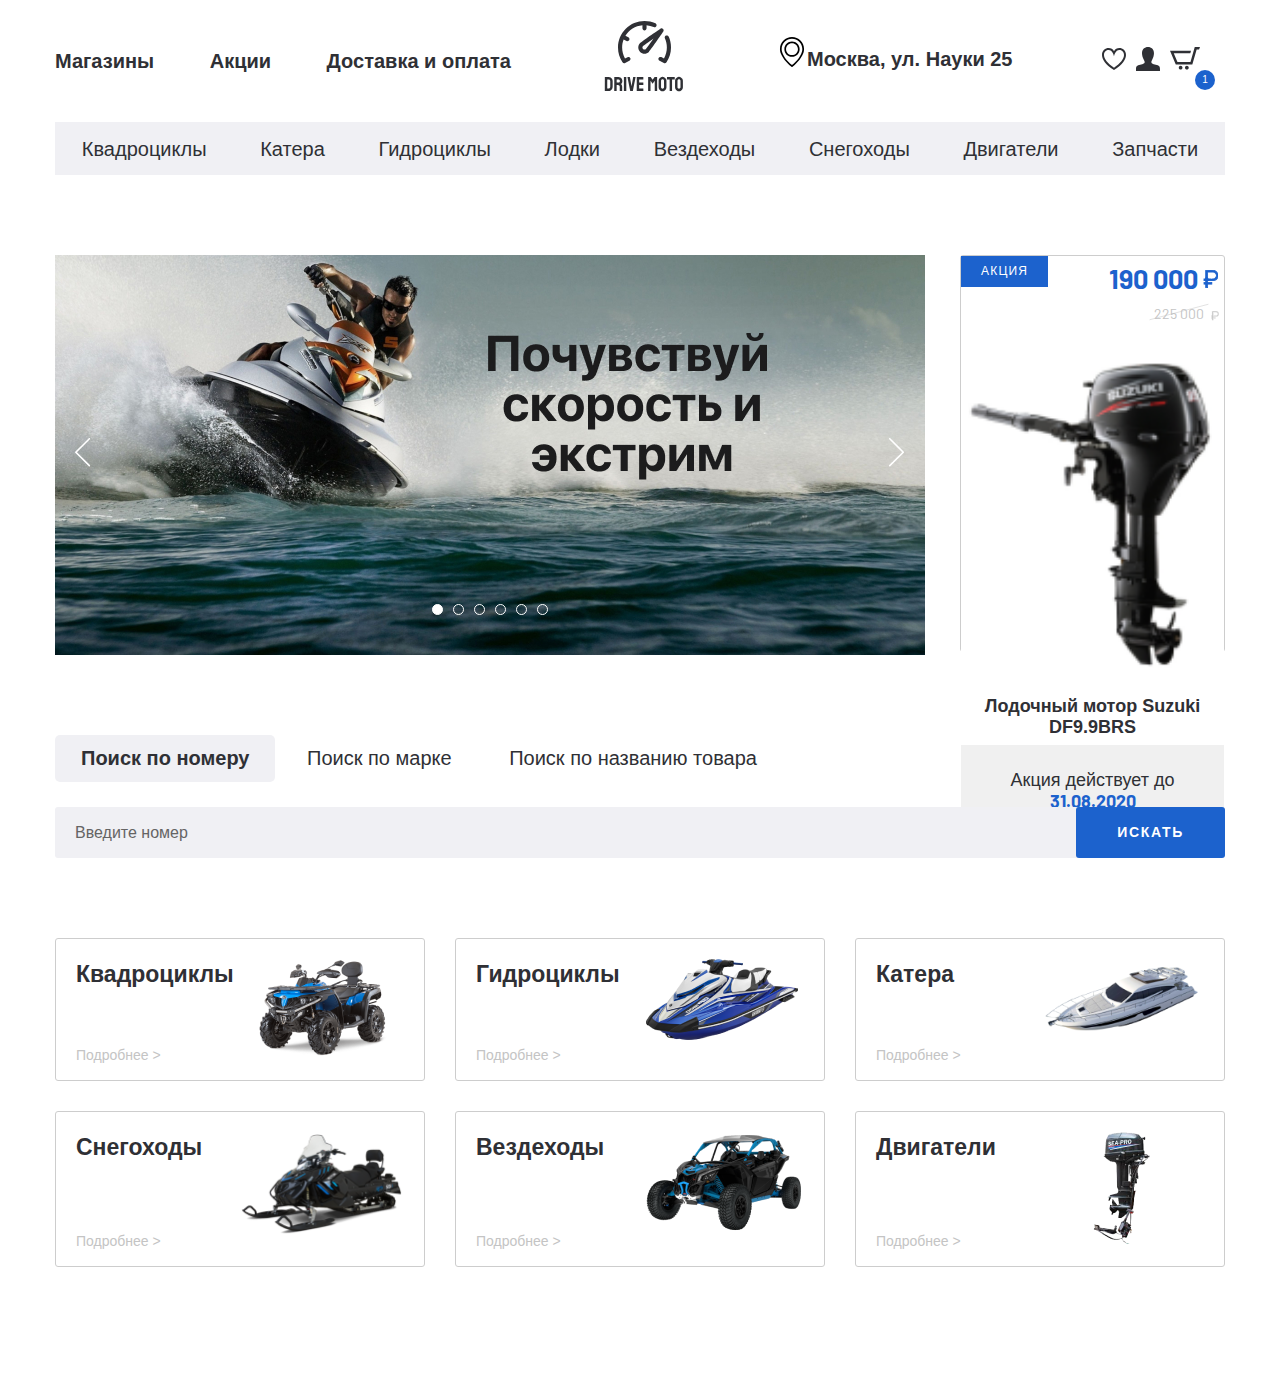
==== commit a7400102: "Create catalog filters" ====
--- a/index.html
+++ b/index.html
@@ -156,24 +156,24 @@
     <div class="container">
       <div class="search__inner">
         <div class="search__tabs">
-          <a class="tab search__tabs-item tab-active" href="#tab-1">Поиск по номеру</a>
-          <a class="tab search__tabs-item" href="#tab-2">Поиск по марке</a>
-          <a class="tab search__tabs-item" href="#tab-3">Поиск по названию товара</a>
+          <a class="search__tabs-item search__tabs-item-active" href="#tab-1">Поиск по номеру</a>
+          <a class="search__tabs-item" href="#tab-2">Поиск по марке</a>
+          <a class="search__tabs-item" href="#tab-3">Поиск по названию товара</a>
         </div>
         <div class="search__content">
-          <div id="tab-1" class="tabs-content search__content-item tabs-content-active">
+          <div id="tab-1" class="search__content-item search__content-item-active">
             <form class="search__content-form">
               <input class="search__content-input" type="text" placeholder="Введите номер">
               <button class="search__content-btn" type="submit">искать</button>
             </form>
           </div>
-          <div id="tab-2" class="tabs-content search__content-item">
+          <div id="tab-2" class="search__content-item">
             <form class="search__content-form">
               <input class="search__content-input" type="text" placeholder="Введите марку">
               <button class="search__content-btn" type="submit">искать</button>
             </form>
           </div>
-          <div id="tab-3" class="tabs-content search__content-item">
+          <div id="tab-3" class="search__content-item">
             <form class="search__content-form">
               <input class="search__content-input" type="text" placeholder="Введите название товара">
               <button class="search__content-btn" type="submit">искать</button>
@@ -245,1029 +245,8 @@
     </div>
   </section>
 
-  <section class="products">
-    <div class="container">
-      <div class="products__inner">
-        <h3 class="products__title">
-          Популярные товары
-        </h3>
-        <div class="tabs-wrapper">
-          <div class="tabs products__tabs">
-            <a class="tab products__tab tab-active" href="#product-tab-1">запчасти</a>
-            <a class="tab products__tab" href="#product-tab-2">моторы</a>
-            <a class="tab products__tab" href="#product-tab-3">шины</a>
-            <a class="tab products__tab" href="#product-tab-4">электроника</a>
-            <a class="tab products__tab" href="#product-tab-5">инструменты</a>
-            <a class="tab products__tab" href="#product-tab-6">аксессуары</a>
-          </div>
-          <div class="tabs-container products__container">
-            <div id="product-tab-1" class="tabs-content products__content tabs-content-active">
-              <div class="product-slider">
-                <div class="product-slider__item">
-                  <div class="product-item__wrapper">
-                    <button class="product-item__favorite"></button>
-                    <button class="product-item__basket">
-                      <img src="images/basket-white.svg" alt="basket-white">
-                    </button>
-                    <a class="product-item__notify-link" href="#">
-                      <span>Сообщить о поступлении</span>
-                    </a>
-                    <a class="product-item" href="#">
-                      <p class="product-item__hover-text">
-                        посмотреть товар
-                      </p>
-                      <img class="product-item__img" src="images/content/product-1.png" alt="product-item__img">
-                      <h4 class="product-item__title">
-                        Водонепроницаемый
-                        Рюкзак
-                      </h4>
-                      <p class="price product-item__price">
-                        9 800 ₽
-                      </p>
-                      <p class="product-item__notify-text">
-                        нет в наличии
-                      </p>
-                    </a>
-                  </div>
-                </div>
-                <div class="product-slider__item">
-                  <div class="product-item__wrapper">
-                    <button class="product-item__favorite"></button>
-                    <button class="product-item__basket">
-                      <img src="images/basket-white.svg" alt="basket-white">
-                    </button>
-                    <a class="product-item__notify-link" href="#">
-                      <span>Сообщить о поступлении</span>
-                    </a>
-                    <a class="product-item product-item-sale" href="#">
-                      <p class="product-item__hover-text">
-                        посмотреть товар
-                      </p>
-                      <img class="product-item__img" src="images/content/product-2.png" alt="product-item__img">
-                      <h4 class="product-item__title">
-                        Спасательный жилет BRP Men's Airflow PFD
-                      </h4>
-                      <p class="price product-item__price">
-                        6 900 ₽
-                      </p>
-                      <p class="product-item__notify-text">
-                        нет в наличии
-                      </p>
-                    </a>
-                  </div>
-                </div>
-                <div class="product-slider__item">
-                  <div class="product-item__wrapper">
-                    <button class="product-item__favorite"></button>
-                    <button class="product-item__basket">
-                      <img src="images/basket-white.svg" alt="basket-white">
-                    </button>
-                    <a class="product-item__notify-link" href="#">
-                      <span>Сообщить о поступлении</span>
-                    </a>
-                    <a class="product-item" href="#">
-                      <p class="product-item__hover-text">
-                        посмотреть товар
-                      </p>
-                      <img class="product-item__img" src="images/content/product-3.png" alt="product-item__img">
-                      <h4 class="product-item__title">
-                        BRP Audio-Premium System
-                      </h4>
-                      <p class="price product-item__price">
-                        68 000 ₽
-                      </p>
-                      <p class="product-item__notify-text">
-                        нет в наличии
-                      </p>
-                    </a>
-                  </div>
-                </div>
-                <div class="product-slider__item">
-                  <div class="product-item__wrapper product-item__not-available">
-                    <button class="product-item__favorite"></button>
-                    <button class="product-item__basket">
-                      <img src="images/basket-white.svg" alt="basket-white">
-                    </button>
-                    <a class="product-item__notify-link" href="#">
-                      <span>Сообщить о поступлении</span>
-                    </a>
-                    <a class="product-item product-item-sale" href="#">
-                      <p class="product-item__hover-text">
-                        посмотреть товар
-                      </p>
-                      <img class="product-item__img" src="images/content/product-4.png" alt="product-item__img">
-                      <h4 class="product-item__title">
-                        Спасательное
-                        снаряжение
-                      </h4>
-                      <p class="price product-item__price">
-                        9 800 ₽
-                      </p>
-                      <p class="product-item__notify-text">
-                        нет в наличии
-                      </p>
-                    </a>
-                  </div>
-                </div>
-                <div class="product-slider__item">
-                  <div class="product-item__wrapper product-item__not-available">
-                    <button class="product-item__favorite"></button>
-                    <button class="product-item__basket">
-                      <img src="images/basket-white.svg" alt="basket-white">
-                    </button>
-                    <a class="product-item__notify-link" href="#">
-                      <span>Сообщить о поступлении</span>
-                    </a>
-                    <a class="product-item product-item-sale" href="#">
-                      <p class="product-item__hover-text">
-                        посмотреть товар
-                      </p>
-                      <img class="product-item__img" src="images/content/product-1.png" alt="product-item__img">
-                      <h4 class="product-item__title">
-                        Водонепроницаемый
-                        Рюкзак
-                      </h4>
-                      <p class="price product-item__price">
-                        9 800 ₽
-                      </p>
-                      <p class="product-item__notify-text">
-                        нет в наличии
-                      </p>
-                    </a>
-                  </div>
-                </div>
-                <div class="product-slider__item">
-                  <div class="product-item__wrapper product-item__not-available">
-                    <button class="product-item__favorite"></button>
-                    <button class="product-item__basket">
-                      <img src="images/basket-white.svg" alt="basket-white">
-                    </button>
-                    <a class="product-item__notify-link" href="#">
-                      <span>Сообщить о поступлении</span>
-                    </a>
-                    <a class="product-item product-item-sale" href="#">
-                      <p class="product-item__hover-text">
-                        посмотреть товар
-                      </p>
-                      <img class="product-item__img" src="images/content/product-1.png" alt="product-item__img">
-                      <h4 class="product-item__title">
-                        Водонепроницаемый
-                        Рюкзак
-                      </h4>
-                      <p class="price product-item__price">
-                        9 800 ₽
-                      </p>
-                      <p class="product-item__notify-text">
-                        нет в наличии
-                      </p>
-                    </a>
-                  </div>
-                </div>
-                <div class="product-slider__item">
-                  <div class="product-item__wrapper product-item__not-available">
-                    <button class="product-item__favorite"></button>
-                    <button class="product-item__basket">
-                      <img src="images/basket-white.svg" alt="basket-white">
-                    </button>
-                    <a class="product-item__notify-link" href="#">
-                      <span>Сообщить о поступлении</span>
-                    </a>
-                    <a class="product-item product-item-sale" href="#">
-                      <p class="product-item__hover-text">
-                        посмотреть товар
-                      </p>
-                      <img class="product-item__img" src="images/content/product-1.png" alt="product-item__img">
-                      <h4 class="product-item__title">
-                        Водонепроницаемый
-                        Рюкзак
-                      </h4>
-                      <p class="price product-item__price">
-                        9 800 ₽
-                      </p>
-                      <p class="product-item__notify-text">
-                        нет в наличии
-                      </p>
-                    </a>
-                  </div>
-                </div>
-                <div class="product-slider__item">
-                  <div class="product-item__wrapper product-item__not-available">
-                    <button class="product-item__favorite"></button>
-                    <button class="product-item__basket">
-                      <img src="images/basket-white.svg" alt="basket-white">
-                    </button>
-                    <a class="product-item__notify-link" href="#">
-                      <span>Сообщить о поступлении</span>
-                    </a>
-                    <a class="product-item product-item-sale" href="#">
-                      <p class="product-item__hover-text">
-                        посмотреть товар
-                      </p>
-                      <img class="product-item__img" src="images/content/product-1.png" alt="product-item__img">
-                      <h4 class="product-item__title">
-                        Водонепроницаемый
-                        Рюкзак
-                      </h4>
-                      <p class="price product-item__price">
-                        9 800 ₽
-                      </p>
-                      <p class="product-item__notify-text">
-                        нет в наличии
-                      </p>
-                    </a>
-                  </div>
-                </div>
-              </div>
-            </div>
-            <div id="product-tab-2" class="tabs-content products__content">
-              <div class="product-slider">
-                <div class="product-slider__item">
-                  <div class="product-item__wrapper">
-                    <button class="product-item__favorite"></button>
-                    <button class="product-item__basket">
-                      <img src="images/basket-white.svg" alt="basket-white">
-                    </button>
-                    <a class="product-item__notify-link" href="#">
-                      <span>Сообщить о поступлении</span>
-                    </a>
-                    <a class="product-item" href="#">
-                      <p class="product-item__hover-text">
-                        посмотреть товар
-                      </p>
-                      <img class="product-item__img" src="images/content/product-1.png" alt="product-item__img">
-                      <h4 class="product-item__title">
-                        Водонепроницаемый
-                        Рюкзак
-                      </h4>
-                      <p class="price product-item__price">
-                        9 800 ₽
-                      </p>
-                      <p class="product-item__notify-text">
-                        нет в наличии
-                      </p>
-                    </a>
-                  </div>
-                </div>
-                <div class="product-slider__item">
-                  <div class="product-item__wrapper">
-                    <button class="product-item__favorite"></button>
-                    <button class="product-item__basket">
-                      <img src="images/basket-white.svg" alt="basket-white">
-                    </button>
-                    <a class="product-item__notify-link" href="#">
-                      <span>Сообщить о поступлении</span>
-                    </a>
-                    <a class="product-item product-item-sale" href="#">
-                      <p class="product-item__hover-text">
-                        посмотреть товар
-                      </p>
-                      <img class="product-item__img" src="images/content/product-2.png" alt="product-item__img">
-                      <h4 class="product-item__title">
-                        Спасательный жилет BRP Men's Airflow PFD
-                      </h4>
-                      <p class="price product-item__price">
-                        6 900 ₽
-                      </p>
-                      <p class="product-item__notify-text">
-                        нет в наличии
-                      </p>
-                    </a>
-                  </div>
-                </div>
-                <div class="product-slider__item">
-                  <div class="product-item__wrapper">
-                    <button class="product-item__favorite"></button>
-                    <button class="product-item__basket">
-                      <img src="images/basket-white.svg" alt="basket-white">
-                    </button>
-                    <a class="product-item__notify-link" href="#">
-                      <span>Сообщить о поступлении</span>
-                    </a>
-                    <a class="product-item" href="#">
-                      <p class="product-item__hover-text">
-                        посмотреть товар
-                      </p>
-                      <img class="product-item__img" src="images/content/product-3.png" alt="product-item__img">
-                      <h4 class="product-item__title">
-                        BRP Audio-Premium System
-                      </h4>
-                      <p class="price product-item__price">
-                        68 000 ₽
-                      </p>
-                      <p class="product-item__notify-text">
-                        нет в наличии
-                      </p>
-                    </a>
-                  </div>
-                </div>
-                <div class="product-slider__item">
-                  <div class="product-item__wrapper product-item__not-available">
-                    <button class="product-item__favorite"></button>
-                    <button class="product-item__basket">
-                      <img src="images/basket-white.svg" alt="basket-white">
-                    </button>
-                    <a class="product-item__notify-link" href="#">
-                      <span>Сообщить о поступлении</span>
-                    </a>
-                    <a class="product-item product-item-sale" href="#">
-                      <p class="product-item__hover-text">
-                        посмотреть товар
-                      </p>
-                      <img class="product-item__img" src="images/content/product-4.png" alt="product-item__img">
-                      <h4 class="product-item__title">
-                        Спасательное
-                        снаряжение
-                      </h4>
-                      <p class="price product-item__price">
-                        9 800 ₽
-                      </p>
-                      <p class="product-item__notify-text">
-                        нет в наличии
-                      </p>
-                    </a>
-                  </div>
-                </div>
-                <div class="product-slider__item">
-                  <div class="product-item__wrapper product-item__not-available">
-                    <button class="product-item__favorite"></button>
-                    <button class="product-item__basket">
-                      <img src="images/basket-white.svg" alt="basket-white">
-                    </button>
-                    <a class="product-item__notify-link" href="#">
-                      <span>Сообщить о поступлении</span>
-                    </a>
-                    <a class="product-item product-item-sale" href="#">
-                      <p class="product-item__hover-text">
-                        посмотреть товар
-                      </p>
-                      <img class="product-item__img" src="images/content/product-1.png" alt="product-item__img">
-                      <h4 class="product-item__title">
-                        Водонепроницаемый
-                        Рюкзак
-                      </h4>
-                      <p class="price product-item__price">
-                        9 800 ₽
-                      </p>
-                      <p class="product-item__notify-text">
-                        нет в наличии
-                      </p>
-                    </a>
-                  </div>
-                </div>
-                <div class="product-slider__item">
-                  <div class="product-item__wrapper product-item__not-available">
-                    <button class="product-item__favorite"></button>
-                    <button class="product-item__basket">
-                      <img src="images/basket-white.svg" alt="basket-white">
-                    </button>
-                    <a class="product-item__notify-link" href="#">
-                      <span>Сообщить о поступлении</span>
-                    </a>
-                    <a class="product-item product-item-sale" href="#">
-                      <p class="product-item__hover-text">
-                        посмотреть товар
-                      </p>
-                      <img class="product-item__img" src="images/content/product-1.png" alt="product-item__img">
-                      <h4 class="product-item__title">
-                        Водонепроницаемый
-                        Рюкзак
-                      </h4>
-                      <p class="price product-item__price">
-                        9 800 ₽
-                      </p>
-                      <p class="product-item__notify-text">
-                        нет в наличии
-                      </p>
-                    </a>
-                  </div>
-                </div>
-                <div class="product-slider__item">
-                  <div class="product-item__wrapper product-item__not-available">
-                    <button class="product-item__favorite"></button>
-                    <button class="product-item__basket">
-                      <img src="images/basket-white.svg" alt="basket-white">
-                    </button>
-                    <a class="product-item__notify-link" href="#">
-                      <span>Сообщить о поступлении</span>
-                    </a>
-                    <a class="product-item product-item-sale" href="#">
-                      <p class="product-item__hover-text">
-                        посмотреть товар
-                      </p>
-                      <img class="product-item__img" src="images/content/product-1.png" alt="product-item__img">
-                      <h4 class="product-item__title">
-                        Водонепроницаемый
-                        Рюкзак
-                      </h4>
-                      <p class="price product-item__price">
-                        9 800 ₽
-                      </p>
-                      <p class="product-item__notify-text">
-                        нет в наличии
-                      </p>
-                    </a>
-                  </div>
-                </div>
-                <div class="product-slider__item">
-                  <div class="product-item__wrapper product-item__not-available">
-                    <button class="product-item__favorite"></button>
-                    <button class="product-item__basket">
-                      <img src="images/basket-white.svg" alt="basket-white">
-                    </button>
-                    <a class="product-item__notify-link" href="#">
-                      <span>Сообщить о поступлении</span>
-                    </a>
-                    <a class="product-item product-item-sale" href="#">
-                      <p class="product-item__hover-text">
-                        посмотреть товар
-                      </p>
-                      <img class="product-item__img" src="images/content/product-1.png" alt="product-item__img">
-                      <h4 class="product-item__title">
-                        Водонепроницаемый
-                        Рюкзак
-                      </h4>
-                      <p class="price product-item__price">
-                        9 800 ₽
-                      </p>
-                      <p class="product-item__notify-text">
-                        нет в наличии
-                      </p>
-                    </a>
-                  </div>
-                </div>
-              </div>
-            </div>
-            <div id="product-tab-3" class="tabs-content products__content">
-              slider-3
-            </div>
-            <div id="product-tab-4" class="tabs-content products__content">
-              slider-4
-            </div>
-            <div id="product-tab-5" class="tabs-content products__content">
-              slider-5
-            </div>
-            <div id="product-tab-6" class="tabs-content products__content">
-              slider-6
-            </div>
-          </div>
-          <div class="product__more">
-            <a class="product__more-link" href="#">Показать ещё</a>
-          </div>
-        </div>
-      </div>
-    </div>
-  </section>
-
-  <div class="banner">
-    <div class="container">
-      <a class="banner" href="#">
-        <img src="images/content/banner.jpg" alt="banner">
-      </a>
-    </div>
-  </div>
-
-  <section class="products">
-    <div class="container">
-      <div class="products__inner">
-        <h3 class="products__title">
-          С этими товарами покупают
-        </h3>
-        <div class="tabs-wrapper">
-          <div class="tabs products__tabs">
-            <a class="tab products__tab tab-active" href="#popular-tab-1">запчасти</a>
-            <a class="tab products__tab" href="#popular-tab-2">моторы</a>
-            <a class="tab products__tab" href="#popular-tab-3">шины</a>
-            <a class="tab products__tab" href="#popular-tab-4">электроника</a>
-            <a class="tab products__tab" href="#popular-tab-5">инструменты</a>
-            <a class="tab products__tab" href="#popular-tab-6">аксессуары</a>
-          </div>
-          <div class="tabs-container products__container">
-            <div id="popular-tab-1" class="tabs-content products__content tabs-content-active">
-              <div class="product-slider">
-                <div class="product-slider__item">
-                  <div class="product-item__wrapper">
-                    <button class="product-item__favorite"></button>
-                    <button class="product-item__basket">
-                      <img src="images/basket-white.svg" alt="basket-white">
-                    </button>
-                    <a class="product-item__notify-link" href="#">
-                      <span>Сообщить о поступлении</span>
-                    </a>
-                    <a class="product-item" href="#">
-                      <p class="product-item__hover-text">
-                        посмотреть товар
-                      </p>
-                      <img class="product-item__img" src="images/content/product-1.png" alt="product-item__img">
-                      <h4 class="product-item__title">
-                        Водонепроницаемый
-                        Рюкзак
-                      </h4>
-                      <p class="price product-item__price">
-                        9 800 ₽
-                      </p>
-                      <p class="product-item__notify-text">
-                        нет в наличии
-                      </p>
-                    </a>
-                  </div>
-                </div>
-                <div class="product-slider__item">
-                  <div class="product-item__wrapper">
-                    <button class="product-item__favorite"></button>
-                    <button class="product-item__basket">
-                      <img src="images/basket-white.svg" alt="basket-white">
-                    </button>
-                    <a class="product-item__notify-link" href="#">
-                      <span>Сообщить о поступлении</span>
-                    </a>
-                    <a class="product-item product-item-sale" href="#">
-                      <p class="product-item__hover-text">
-                        посмотреть товар
-                      </p>
-                      <img class="product-item__img" src="images/content/product-2.png" alt="product-item__img">
-                      <h4 class="product-item__title">
-                        Спасательный жилет BRP Men's Airflow PFD
-                      </h4>
-                      <p class="price product-item__price">
-                        6 900 ₽
-                      </p>
-                      <p class="product-item__notify-text">
-                        нет в наличии
-                      </p>
-                    </a>
-                  </div>
-                </div>
-                <div class="product-slider__item">
-                  <div class="product-item__wrapper">
-                    <button class="product-item__favorite"></button>
-                    <button class="product-item__basket">
-                      <img src="images/basket-white.svg" alt="basket-white">
-                    </button>
-                    <a class="product-item__notify-link" href="#">
-                      <span>Сообщить о поступлении</span>
-                    </a>
-                    <a class="product-item" href="#">
-                      <p class="product-item__hover-text">
-                        посмотреть товар
-                      </p>
-                      <img class="product-item__img" src="images/content/product-3.png" alt="product-item__img">
-                      <h4 class="product-item__title">
-                        BRP Audio-Premium System
-                      </h4>
-                      <p class="price product-item__price">
-                        68 000 ₽
-                      </p>
-                      <p class="product-item__notify-text">
-                        нет в наличии
-                      </p>
-                    </a>
-                  </div>
-                </div>
-                <div class="product-slider__item">
-                  <div class="product-item__wrapper product-item__not-available">
-                    <button class="product-item__favorite"></button>
-                    <button class="product-item__basket">
-                      <img src="images/basket-white.svg" alt="basket-white">
-                    </button>
-                    <a class="product-item__notify-link" href="#">
-                      <span>Сообщить о поступлении</span>
-                    </a>
-                    <a class="product-item product-item-sale" href="#">
-                      <p class="product-item__hover-text">
-                        посмотреть товар
-                      </p>
-                      <img class="product-item__img" src="images/content/product-4.png" alt="product-item__img">
-                      <h4 class="product-item__title">
-                        Спасательное
-                        снаряжение
-                      </h4>
-                      <p class="price product-item__price">
-                        9 800 ₽
-                      </p>
-                      <p class="product-item__notify-text">
-                        нет в наличии
-                      </p>
-                    </a>
-                  </div>
-                </div>
-                <div class="product-slider__item">
-                  <div class="product-item__wrapper product-item__not-available">
-                    <button class="product-item__favorite"></button>
-                    <button class="product-item__basket">
-                      <img src="images/basket-white.svg" alt="basket-white">
-                    </button>
-                    <a class="product-item__notify-link" href="#">
-                      <span>Сообщить о поступлении</span>
-                    </a>
-                    <a class="product-item product-item-sale" href="#">
-                      <p class="product-item__hover-text">
-                        посмотреть товар
-                      </p>
-                      <img class="product-item__img" src="images/content/product-1.png" alt="product-item__img">
-                      <h4 class="product-item__title">
-                        Водонепроницаемый
-                        Рюкзак
-                      </h4>
-                      <p class="price product-item__price">
-                        9 800 ₽
-                      </p>
-                      <p class="product-item__notify-text">
-                        нет в наличии
-                      </p>
-                    </a>
-                  </div>
-                </div>
-                <div class="product-slider__item">
-                  <div class="product-item__wrapper product-item__not-available">
-                    <button class="product-item__favorite"></button>
-                    <button class="product-item__basket">
-                      <img src="images/basket-white.svg" alt="basket-white">
-                    </button>
-                    <a class="product-item__notify-link" href="#">
-                      <span>Сообщить о поступлении</span>
-                    </a>
-                    <a class="product-item product-item-sale" href="#">
-                      <p class="product-item__hover-text">
-                        посмотреть товар
-                      </p>
-                      <img class="product-item__img" src="images/content/product-1.png" alt="product-item__img">
-                      <h4 class="product-item__title">
-                        Водонепроницаемый
-                        Рюкзак
-                      </h4>
-                      <p class="price product-item__price">
-                        9 800 ₽
-                      </p>
-                      <p class="product-item__notify-text">
-                        нет в наличии
-                      </p>
-                    </a>
-                  </div>
-                </div>
-                <div class="product-slider__item">
-                  <div class="product-item__wrapper product-item__not-available">
-                    <button class="product-item__favorite"></button>
-                    <button class="product-item__basket">
-                      <img src="images/basket-white.svg" alt="basket-white">
-                    </button>
-                    <a class="product-item__notify-link" href="#">
-                      <span>Сообщить о поступлении</span>
-                    </a>
-                    <a class="product-item product-item-sale" href="#">
-                      <p class="product-item__hover-text">
-                        посмотреть товар
-                      </p>
-                      <img class="product-item__img" src="images/content/product-1.png" alt="product-item__img">
-                      <h4 class="product-item__title">
-                        Водонепроницаемый
-                        Рюкзак
-                      </h4>
-                      <p class="price product-item__price">
-                        9 800 ₽
-                      </p>
-                      <p class="product-item__notify-text">
-                        нет в наличии
-                      </p>
-                    </a>
-                  </div>
-                </div>
-                <div class="product-slider__item">
-                  <div class="product-item__wrapper product-item__not-available">
-                    <button class="product-item__favorite"></button>
-                    <button class="product-item__basket">
-                      <img src="images/basket-white.svg" alt="basket-white">
-                    </button>
-                    <a class="product-item__notify-link" href="#">
-                      <span>Сообщить о поступлении</span>
-                    </a>
-                    <a class="product-item product-item-sale" href="#">
-                      <p class="product-item__hover-text">
-                        посмотреть товар
-                      </p>
-                      <img class="product-item__img" src="images/content/product-1.png" alt="product-item__img">
-                      <h4 class="product-item__title">
-                        Водонепроницаемый
-                        Рюкзак
-                      </h4>
-                      <p class="price product-item__price">
-                        9 800 ₽
-                      </p>
-                      <p class="product-item__notify-text">
-                        нет в наличии
-                      </p>
-                    </a>
-                  </div>
-                </div>
-              </div>
-            </div>
-            <div id="popular-tab-2" class="tabs-content products__content">
-              <div class="product-slider">
-                <div class="product-slider__item">
-                  <div class="product-item__wrapper">
-                    <button class="product-item__favorite"></button>
-                    <button class="product-item__basket">
-                      <img src="images/basket-white.svg" alt="basket-white">
-                    </button>
-                    <a class="product-item__notify-link" href="#">
-                      <span>Сообщить о поступлении</span>
-                    </a>
-                    <a class="product-item" href="#">
-                      <p class="product-item__hover-text">
-                        посмотреть товар
-                      </p>
-                      <img class="product-item__img" src="images/content/product-1.png" alt="product-item__img">
-                      <h4 class="product-item__title">
-                        Водонепроницаемый
-                        Рюкзак
-                      </h4>
-                      <p class="price product-item__price">
-                        9 800 ₽
-                      </p>
-                      <p class="product-item__notify-text">
-                        нет в наличии
-                      </p>
-                    </a>
-                  </div>
-                </div>
-                <div class="product-slider__item">
-                  <div class="product-item__wrapper">
-                    <button class="product-item__favorite"></button>
-                    <button class="product-item__basket">
-                      <img src="images/basket-white.svg" alt="basket-white">
-                    </button>
-                    <a class="product-item__notify-link" href="#">
-                      <span>Сообщить о поступлении</span>
-                    </a>
-                    <a class="product-item product-item-sale" href="#">
-                      <p class="product-item__hover-text">
-                        посмотреть товар
-                      </p>
-                      <img class="product-item__img" src="images/content/product-2.png" alt="product-item__img">
-                      <h4 class="product-item__title">
-                        Спасательный жилет BRP Men's Airflow PFD
-                      </h4>
-                      <p class="price product-item__price">
-                        6 900 ₽
-                      </p>
-                      <p class="product-item__notify-text">
-                        нет в наличии
-                      </p>
-                    </a>
-                  </div>
-                </div>
-                <div class="product-slider__item">
-                  <div class="product-item__wrapper">
-                    <button class="product-item__favorite"></button>
-                    <button class="product-item__basket">
-                      <img src="images/basket-white.svg" alt="basket-white">
-                    </button>
-                    <a class="product-item__notify-link" href="#">
-                      <span>Сообщить о поступлении</span>
-                    </a>
-                    <a class="product-item" href="#">
-                      <p class="product-item__hover-text">
-                        посмотреть товар
-                      </p>
-                      <img class="product-item__img" src="images/content/product-3.png" alt="product-item__img">
-                      <h4 class="product-item__title">
-                        BRP Audio-Premium System
-                      </h4>
-                      <p class="price product-item__price">
-                        68 000 ₽
-                      </p>
-                      <p class="product-item__notify-text">
-                        нет в наличии
-                      </p>
-                    </a>
-                  </div>
-                </div>
-                <div class="product-slider__item">
-                  <div class="product-item__wrapper product-item__not-available">
-                    <button class="product-item__favorite"></button>
-                    <button class="product-item__basket">
-                      <img src="images/basket-white.svg" alt="basket-white">
-                    </button>
-                    <a class="product-item__notify-link" href="#">
-                      <span>Сообщить о поступлении</span>
-                    </a>
-                    <a class="product-item product-item-sale" href="#">
-                      <p class="product-item__hover-text">
-                        посмотреть товар
-                      </p>
-                      <img class="product-item__img" src="images/content/product-4.png" alt="product-item__img">
-                      <h4 class="product-item__title">
-                        Спасательное
-                        снаряжение
-                      </h4>
-                      <p class="price product-item__price">
-                        9 800 ₽
-                      </p>
-                      <p class="product-item__notify-text">
-                        нет в наличии
-                      </p>
-                    </a>
-                  </div>
-                </div>
-                <div class="product-slider__item">
-                  <div class="product-item__wrapper product-item__not-available">
-                    <button class="product-item__favorite"></button>
-                    <button class="product-item__basket">
-                      <img src="images/basket-white.svg" alt="basket-white">
-                    </button>
-                    <a class="product-item__notify-link" href="#">
-                      <span>Сообщить о поступлении</span>
-                    </a>
-                    <a class="product-item product-item-sale" href="#">
-                      <p class="product-item__hover-text">
-                        посмотреть товар
-                      </p>
-                      <img class="product-item__img" src="images/content/product-1.png" alt="product-item__img">
-                      <h4 class="product-item__title">
-                        Водонепроницаемый
-                        Рюкзак
-                      </h4>
-                      <p class="price product-item__price">
-                        9 800 ₽
-                      </p>
-                      <p class="product-item__notify-text">
-                        нет в наличии
-                      </p>
-                    </a>
-                  </div>
-                </div>
-                <div class="product-slider__item">
-                  <div class="product-item__wrapper product-item__not-available">
-                    <button class="product-item__favorite"></button>
-                    <button class="product-item__basket">
-                      <img src="images/basket-white.svg" alt="basket-white">
-                    </button>
-                    <a class="product-item__notify-link" href="#">
-                      <span>Сообщить о поступлении</span>
-                    </a>
-                    <a class="product-item product-item-sale" href="#">
-                      <p class="product-item__hover-text">
-                        посмотреть товар
-                      </p>
-                      <img class="product-item__img" src="images/content/product-1.png" alt="product-item__img">
-                      <h4 class="product-item__title">
-                        Водонепроницаемый
-                        Рюкзак
-                      </h4>
-                      <p class="price product-item__price">
-                        9 800 ₽
-                      </p>
-                      <p class="product-item__notify-text">
-                        нет в наличии
-                      </p>
-                    </a>
-                  </div>
-                </div>
-                <div class="product-slider__item">
-                  <div class="product-item__wrapper product-item__not-available">
-                    <button class="product-item__favorite"></button>
-                    <button class="product-item__basket">
-                      <img src="images/basket-white.svg" alt="basket-white">
-                    </button>
-                    <a class="product-item__notify-link" href="#">
-                      <span>Сообщить о поступлении</span>
-                    </a>
-                    <a class="product-item product-item-sale" href="#">
-                      <p class="product-item__hover-text">
-                        посмотреть товар
-                      </p>
-                      <img class="product-item__img" src="images/content/product-1.png" alt="product-item__img">
-                      <h4 class="product-item__title">
-                        Водонепроницаемый
-                        Рюкзак
-                      </h4>
-                      <p class="price product-item__price">
-                        9 800 ₽
-                      </p>
-                      <p class="product-item__notify-text">
-                        нет в наличии
-                      </p>
-                    </a>
-                  </div>
-                </div>
-                <div class="product-slider__item">
-                  <div class="product-item__wrapper product-item__not-available">
-                    <button class="product-item__favorite"></button>
-                    <button class="product-item__basket">
-                      <img src="images/basket-white.svg" alt="basket-white">
-                    </button>
-                    <a class="product-item__notify-link" href="#">
-                      <span>Сообщить о поступлении</span>
-                    </a>
-                    <a class="product-item product-item-sale" href="#">
-                      <p class="product-item__hover-text">
-                        посмотреть товар
-                      </p>
-                      <img class="product-item__img" src="images/content/product-1.png" alt="product-item__img">
-                      <h4 class="product-item__title">
-                        Водонепроницаемый
-                        Рюкзак
-                      </h4>
-                      <p class="price product-item__price">
-                        9 800 ₽
-                      </p>
-                      <p class="product-item__notify-text">
-                        нет в наличии
-                      </p>
-                    </a>
-                  </div>
-                </div>
-              </div>
-            </div>
-            <div id="popular-tab-3" class="tabs-content products__content">
-              slider-3
-            </div>
-            <div id="popular-tab-4" class="tabs-content products__content">
-              slider-4
-            </div>
-            <div id="popular-tab-5" class="tabs-content products__content">
-              slider-5
-            </div>
-            <div id="popular-tab-6" class="tabs-content products__content">
-              slider-6
-            </div>
-          </div>
-        </div>
-      </div>
-    </div>
-  </section>
-
-  <footer class="footer">
-    <div class="container">
-      <div class="footer__top">
-        <div class="footer__top-inner">
-          <div class="footer__top-item footer__top-newsletter">
-            <h6 class="footer__top-title">
-              Подпишитесь на нашу рассылку
-              и узнавайте об акциях быстрее
-            </h6>
-            <form class="footer-form">
-              <input class="footer-form__input" type="text" placeholder="Введите Ваш e-mail">
-              <button class="footer-form__btn" type="submit">Отправить</button>
-            </form>
-          </div>
-          <div class="footer__top-item">
-            <h6 class="footer__top-title">
-              Информация
-            </h6>
-            <ul class="footer-list">
-              <li class="footer-list__item"><a href="#">О компании</a></li>
-              <li class="footer-list__item"><a href="#">Контакты</a></li>
-              <li class="footer-list__item"><a href="#">Акции</a></li>
-              <li class="footer-list__item"><a href="#">Магазины</a></li>
-            </ul>
-          </div>
-          <div class="footer__top-item">
-            <h6 class="footer__top-title">
-              Интернет-магазин
-            </h6>
-            <ul class="footer-list">
-              <li class="footer-list__item"><a href="#">Доставка и самовывоз</a></li>
-              <li class="footer-list__item"><a href="#">Оплата</a></li>
-              <li class="footer-list__item"><a href="#">Возврат-обмен</a></li>
-              <li class="footer-list__item"><a href="#">Новости</a></li>
-            </ul>
-          </div>
-          <div class="footer__top-title footer__top-social">
-            <ul class="social-list">
-              <li class="social-list__item">
-                <a href="#">
-                  <img src="images/instagram.svg" alt="instagram">
-                </a>
-              </li>
-              <li class="social-list__item">
-                <a href="#">
-                  <img src="images/vkontakte.svg" alt="vkontakte">
-                </a>
-              </li>
-              <li class="social-list__item">
-                <a href="#">
-                  <img src="images/facebook.svg" alt="facebook">
-                </a>
-              </li>
-              <li class="social-list__item">
-                <a href="#">
-                  <img src="images/youtube.svg" alt="youtube">
-                </a>
-              </li>
-            </ul>
-          </div>
-        </div>
-      </div>
-      <div class="footer__bottom">
-        <a class="footer__bottom-link" href="#">
-          Договор оферты
-        </a>
-        <a class="footer__bottom-link" href="#">
-          Политика обработки персональных данных
-        </a>
-      </div>
-    </div>
-  </footer>
+
+
 
   <script src="https://ajax.googleapis.com/ajax/libs/jquery/3.4.1/jquery.min.js"></script>
   <script src="js/slick.min.js"></script>
--- a/css/style.css
+++ b/css/style.css
@@ -161,8 +161,7 @@
     max-width: 870px;
 }
 
-.banner-section__slider-btn,
-.product-slider__slider-btn {
+.banner-section__slider-btn {
     position: absolute;
     top: 50%;
     transform: translateY(-50%);
@@ -208,7 +207,7 @@
     cursor: pointer;
 }
 
-.slick-active li button {
+.slick-active button {
     background-color: #fff;
 }
 
@@ -328,18 +327,18 @@
     padding: 11px 26px 12px;
 }
 
-.search__tabs-item.tab-active {
+.search__tabs-item-active {
     border-radius: 5px;
     background: #F0F0F4;
     font-family: 'SFProDisplay-Bold', sans-serif;
     font-weight: 700;
 }
 
-.tabs-content {
+.search__content-item {
     display: none;
 }
 
-.tabs-content.tabs-content-active {
+.search__content-item-active {
     display: block;
 }
 
@@ -430,6 +429,14 @@
     line-height: 17px;
     color: #C4C4C4;
 }
+
+
+
+
+
+
+
+
 
 .breadcrumbs{
     margin-bottom: 40px;
@@ -774,253 +781,6 @@
 .filter__item-list{
     padding-top: 34px;
     border-bottom: 2px solid #C4C4C4;
-}
-
-.products__title {
-    font-family: 'Barlow', sans-serif;
-    font-size: 25px;
-    line-height: 30px;
-    font-weight: 700;
-    margin-bottom: 25px;
-}
-
-.products__tabs {
-    margin-bottom: 25px;
-}
-
-.products__tab {
-    padding-bottom: 12px;
-}
-
-.products__tab.tab-active {
-    border-bottom: 2px solid #1C62CD;
-}
-
-.products__tab + .products__tab {
-    margin-left: 25px;
-}
-
-.product-item__wrapper {
-    position: relative;
-    width: 271px;
-}
-
-.product-item {
-    min-height: 400px;
-    border: 1px solid #CDCDCD;
-    border-radius: 3px;
-    text-align: center;
-    padding: 52px 20px 31px;
-    transition: all .3s;
-}
-
-.product-item__favorite {
-    position: absolute;
-    top: 16px;
-    right: 19px;
-    width: 24px;
-    height: 22px;
-    background-color: transparent;
-    border: none;
-    outline: none;
-    z-index: 5;
-}
-
-.product-item__favorite::before {
-    content: '';
-    background-image: url('../images/favorite.svg');
-    position: absolute;
-    width: 24px;
-    height: 22px;
-    top: 0;
-    left: 0;
-}
-
-.product-item__favorite-active::before {
-    background-image: url('../images/favorite-active.svg');
-}
-
-.product-item__basket {
-    position: absolute;
-    padding-top: 7px;
-    cursor: pointer;
-    width: 60px;
-    height: 40px;
-    background: #1C62CD;
-    border-radius: 10px 0px 0px 0px;
-    border: none;
-    bottom: 0;
-    right: 0;
-    z-index: 10;
-}
-
-.product-item__title {
-    padding: 14px 0 25px;
-    font-family: 'SFProDisplay-Regular', sans-serif;
-    font-weight: 400;
-    font-size: 18px;
-    line-height: 21px;
-}
-
-.product-item__price {
-    font-weight: 700;
-    font-size: 30px;
-    line-height: 36px;
-}
-
-.product-item__hover-text {
-    padding: 18px 21px;
-    background-color: rgba(255, 255, 255, .9);
-    box-shadow: 0px 0px 15px rgba(0, 0, 0, 0.2);
-    border-radius: 3px;
-    display: inline-block;
-    position: absolute;
-    top: 30%;
-    opacity: 0;
-    transition: all .3s;
-}
-
-.product-item:hover .product-item__hover-text {
-    opacity: 1;
-    color: #2F3035;
-}
-
-.product-item:hover {
-    box-shadow: 3px 3px 20px rgba(50, 50, 50, 0.25);
-    color: #1C62CD;
-}
-
-.product-item:hover .product-item__notify-text {
-    color: #2F3035;
-}
-
-.product-item-sale::before {
-    content: "SALE";
-    padding: 8px 15px;
-    background-color: #1C62CD;
-    color: #fff;
-    position: absolute;
-    left: 0;
-    top: 0;
-    font-size: 12px;
-    line-height: 14px;
-    letter-spacing: 0.07em;
-}
-
-.product-item__wrapper.product-item__not-available .product-item__price {
-    display: none;
-}
-
-.product-item__notify-text {
-    display: none;
-    font-size: 18px;
-    line-height: 21px;
-    font-weight: bold;
-}
-
-.product-item__wrapper.product-item__not-available .product-item__notify-text {
-    display: block;
-}
-
-.product-item__wrapper.product-item__not-available .product-item__basket {
-    display: none;
-}
-
-.product-item__notify-link {
-    display: none;
-}
-.product-item__wrapper.product-item__not-available .product-item__title {
-    padding-bottom: 13px;
-}
-
-.product-item__wrapper.product-item__not-available .product-item__notify-link {
-    display: block;
-    position: absolute;
-    bottom: 20px;
-    color: #1C62CD;
-    font-size: 16px;
-    line-height: 19px;
-    left: 0;
-    right: 0;
-    text-align: center;
-}
-.product-item__wrapper.product-item__not-available .product-item__notify-link span {
-    border-bottom: 1px solid #1C62CD;
-}
-
-.product-slider__slider-btnprev {
-    left: -40px;
-}
-
-.product-slider__slider-btnnext {
-    right: -40px;
-}
-
-.slick-slide img {
-    display: inline;
-}
-
-.product__more {
-    text-align: center;
-    margin: 35px 0 0;
-}
-
-.product__more-link {
-    font-size: 18px;
-    line-height: 15px;
-    letter-spacing: 0.12em;
-    text-transform: uppercase;
-    background: #F0F0F4;
-    padding: 16px 43px;
-}
-
-.banner {
-    margin-bottom: 60px;
-}
-
-.products {
-    margin-bottom: 80px;
-}
-
-.footer {
-    background: #F0F0F4;
-}
-
-.footer__bottom {
-    padding: 46px 0 22px;
-    display: flex;
-    justify-content: center;
-}
-
-.footer__bottom-link {
-    font-size: 10px;
-    line-height: 12px;
-    color: #48494D;
-    margin: 0 40px;
-}
-
-.footer__top {
-    padding-top: 43px;
-}
-
-.footer__top-inner {
-    display: flex;
-    justify-content: space-between;
-}
-
-.footer__top-newsletter.footer__top-item {
-    width: 295px;
-    margin-right: 250px;
-}
-
-.footer__top-title {
-    font-weight: 700;
-    font-size: 14px;
-    line-height: 17px;
-}
-
-.footer-form {
-    margin-top: 34px;
     display: flex;
     justify-content: space-between;
 }
@@ -1197,155 +957,4 @@
     line-height: 16px;
     border-bottom: 1px solid #C4C4C4;
     font-size: 13px;
-}
-
-.footer-form__input {
-    background-color: #fff;
-    border: none;
-    line-height: 17px;
-    font-size: 14px;
-    padding: 0 12px;
-}
-
-.footer-form__input::placeholder {
-    color: #C4C4C4;
-}
-
-.footer-form__btn {
-    text-transform: uppercase;
-    padding: 10px 16px;
-    border: none;
-    background-color: #1C62CD;
-    color: #fff;
-    font-family: 'SFProDisplay-Semibold', sans-serif;
-    font-weight: 600;
-    font-size: 11px;
-    line-height: 13px;
-    letter-spacing: 0.12em;
-}
-
-.footer__top-item {
-    width: 200px;
-}
-
-.footer-list {
-    font-size: 14px;
-    line-height: 22px;
-}
-
-.footer__top-social.footer__top-item {
-    width: 250px;
-}
-
-.social-list {
-    display: flex;
-    align-items: center;
-    height: 100%;
-}
-
-.social-list__item + .social-list__item {
-    margin-left: 30px;
-}
-
-.adress-wrapper {
-    display: flex;
-    justify-content: space-between;
-}
-
-.adress-title,
-.adress-time__title {
-    font-family: 'Barlow', sans-serif;
-    font-size: 25px;
-    line-height: 30px;
-    font-weight: 700;
-    margin-bottom: 30px;
-}
-
-.adress-title span {
-    font-weight: 400;
-}
-
-.adress-time__inner {
-    padding: 0 80px;
-    text-align: center;
-}
-
-.working-mode__wrapper {
-    text-align: left;
-}
-
-.working-time span {
-    font-weight: 700;
-    color: #1C62CD;
-}
-
-.payment-title {
-    font-family: 'Barlow', sans-serif;
-    font-size: 32px;
-    line-height: 30px;
-    font-weight: 700;
-    margin-bottom: 10px;
-}
-
-.payment-about {
-    font-weight: 400;
-    line-height: 20px;
-    font-size: 16px;
-    color: #656464;
-    margin-bottom: 10px;
-}
-
-.various-title {
-    font-family: 'Barlow', sans-serif;
-    font-size: 25px;
-    line-height: 30px;
-    font-weight: 700;
-    margin-bottom: 10px;
-}
-
-.various__inner {
-    margin-left: 15px;
-    margin-bottom: 30px;
-}
-
-.cash-title {
-    font-weight: 700;
-    line-height: 20px;
-    font-size: 20px;
-    margin-bottom: 5px;
-    color: #1C62CD;
-}
-
-.cash-about,
-.card-about {
-    font-weight: 400;
-    line-height: 20px;
-    font-size: 16px;
-    color: #656464;
-}
-
-.cash-list li,
-.card-list li {
-    list-style: square;
-    font-weight: 400;
-    line-height: 20px;
-    font-size: 16px;
-    color: #656464;
-    margin-left: 15px;
-}
-
-.card-title {
-    font-weight: 700;
-    line-height: 20px;
-    font-size: 20px;
-    margin: 10px 0 5px;
-    color: #1C62CD;
-}
-
-.payment-systems {
-    font-weight: 400;
-    line-height: 20px;
-    font-size: 16px;
-    color: #656464;
-    margin-top: 5px;
 }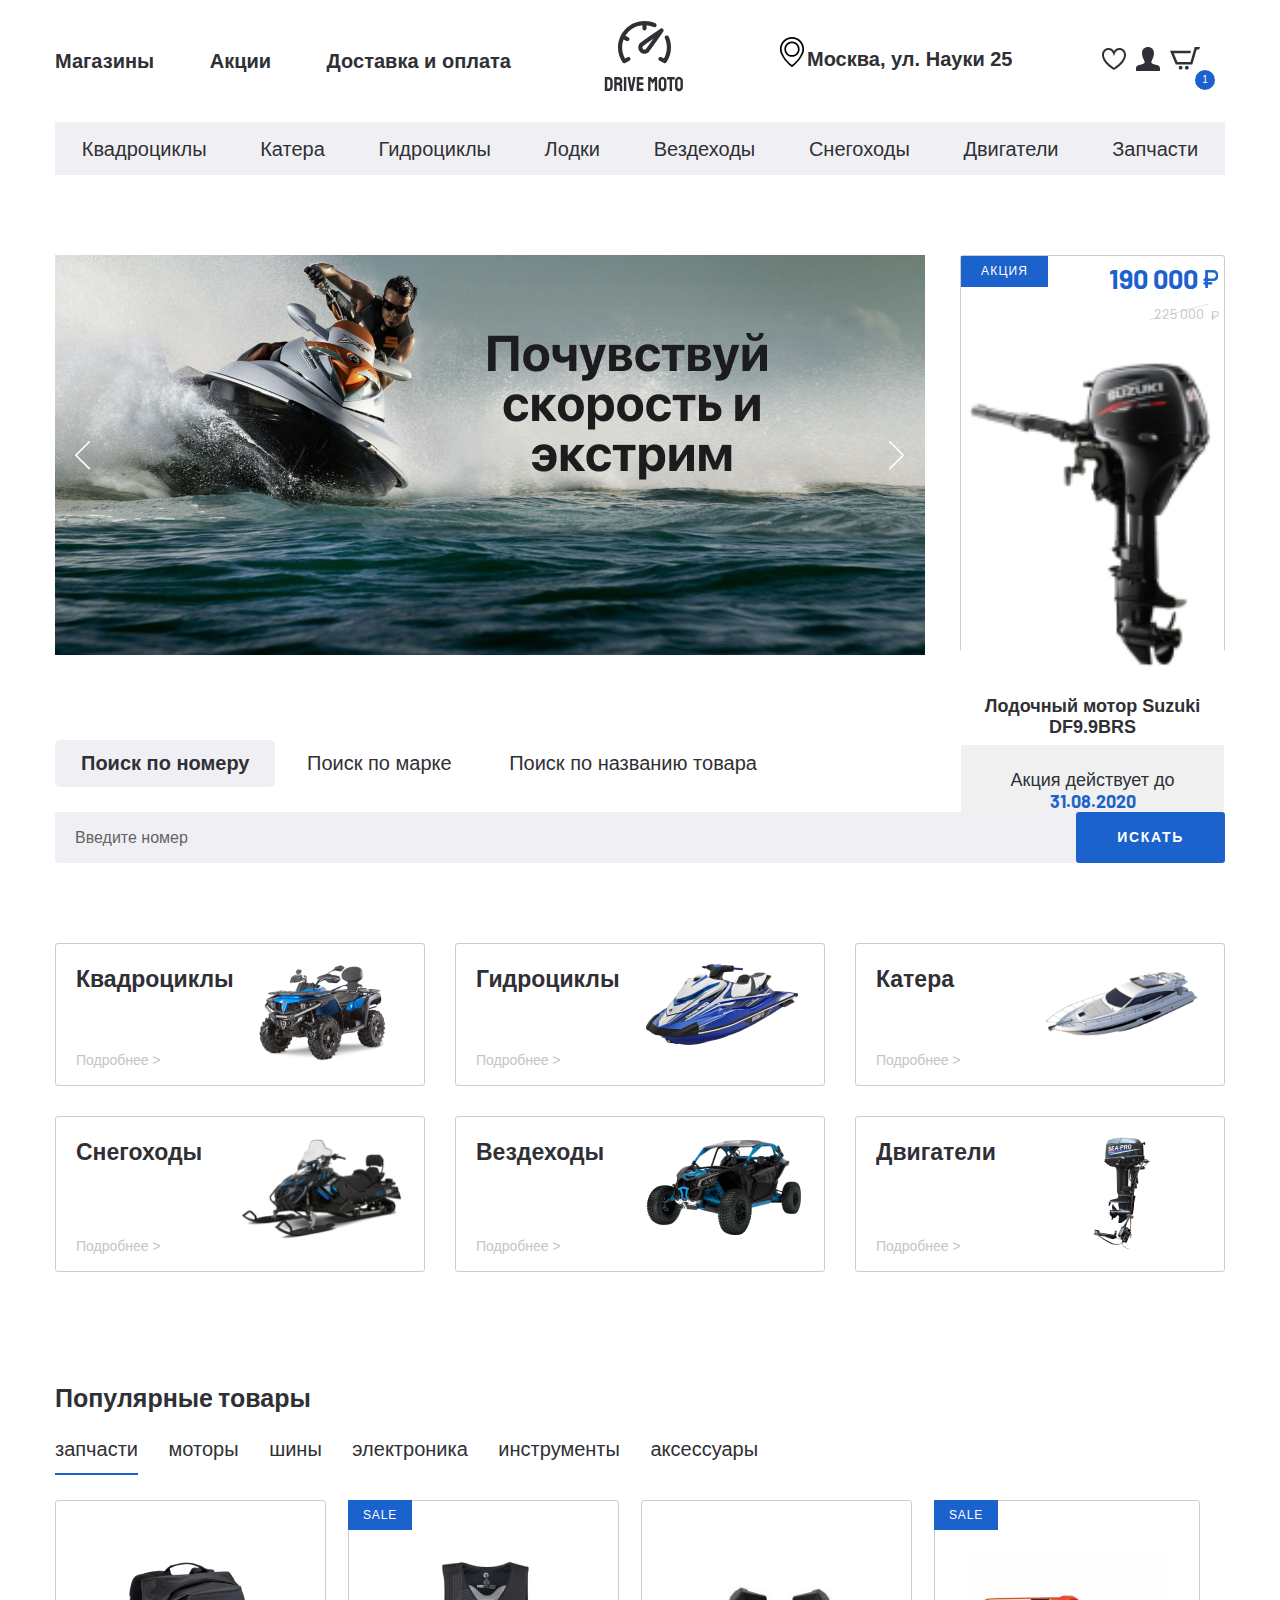
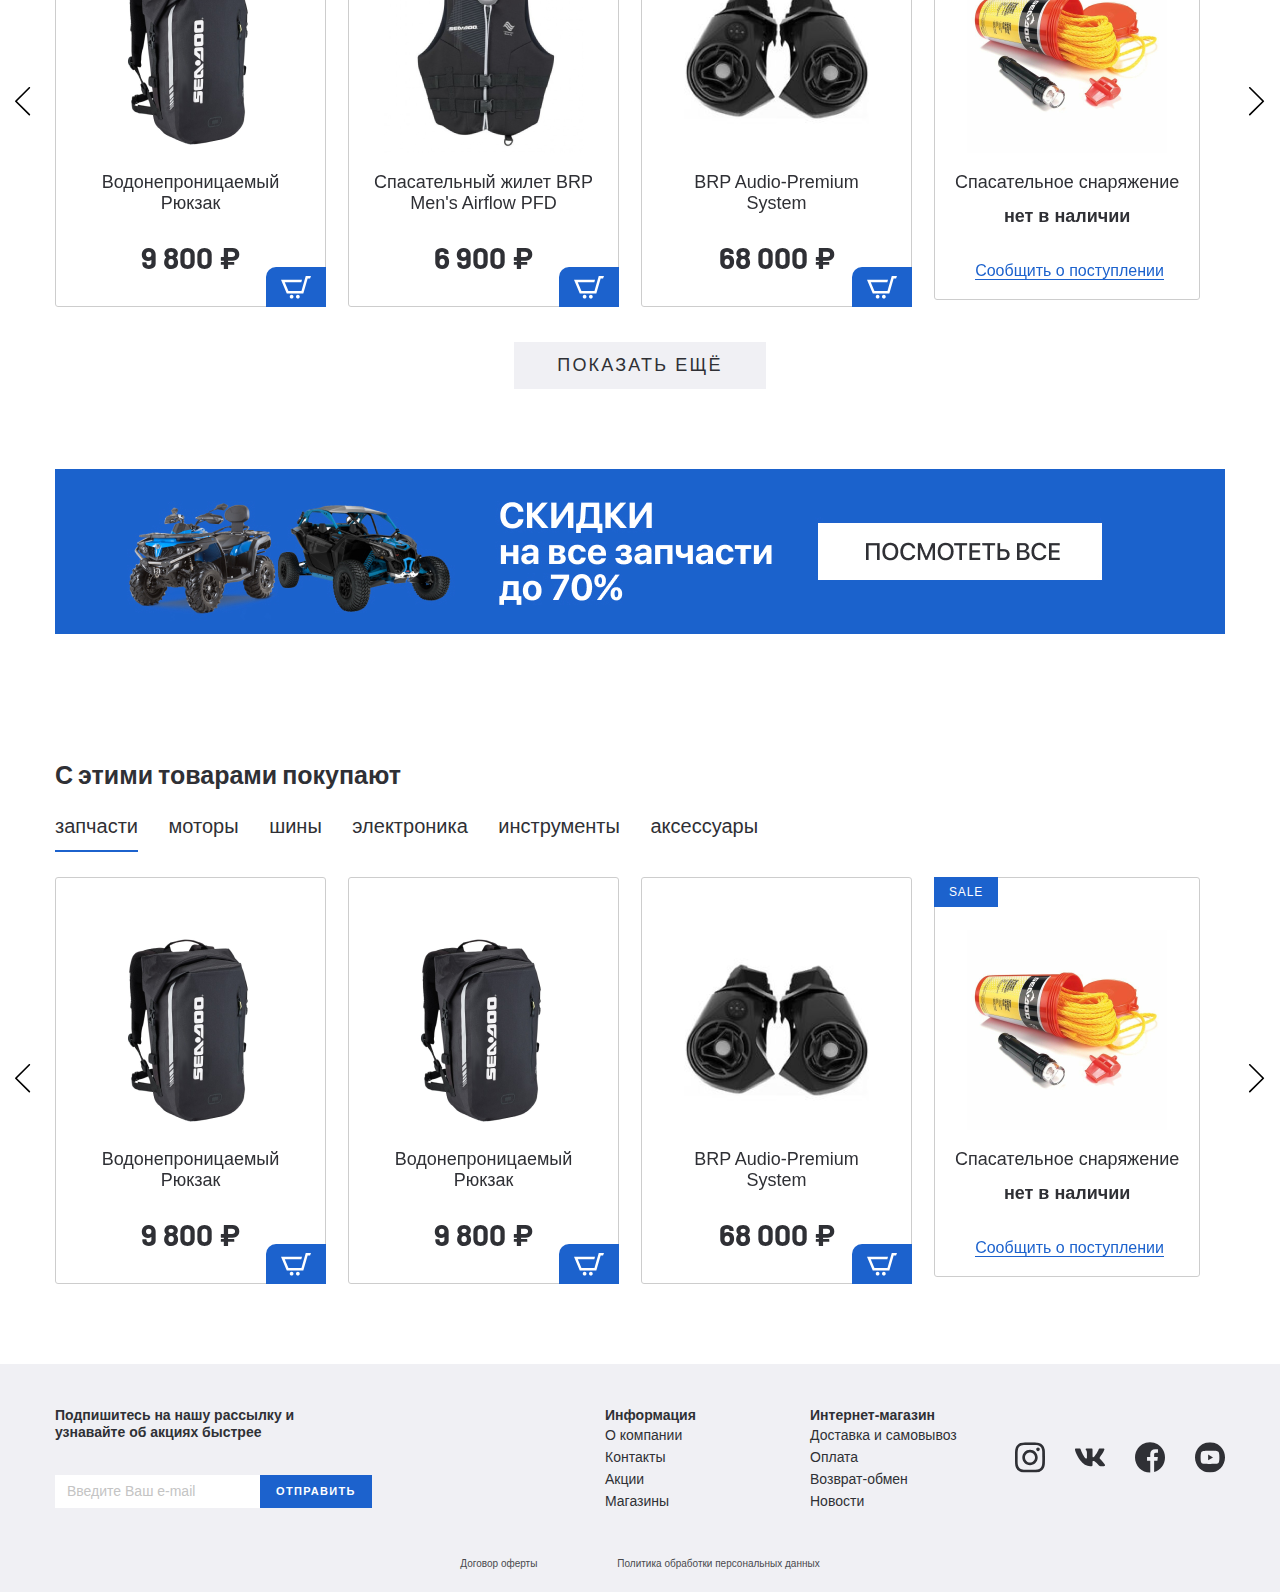
==== commit e308deb4: "Create link" ====
--- a/index.html
+++ b/index.html
@@ -74,28 +74,28 @@
       <div class="container">
         <ul class="menu-categories">
           <li class="menu-categories__item">
-            <a class="menu-categories__link" href="#">Квадроциклы</a>
+            <a class="menu-categories__link" href="catalog.html">Квадроциклы</a>
           </li>
           <li class="menu-categories__item">
-            <a class="menu-categories__link" href="#">Катера</a>
+            <a class="menu-categories__link" href="catalog.html">Катера</a>
           </li>
           <li class="menu-categories__item">
-            <a class="menu-categories__link" href="#">Гидроциклы</a>
+            <a class="menu-categories__link" href="catalog.html">Гидроциклы</a>
           </li>
           <li class="menu-categories__item">
-            <a class="menu-categories__link" href="#">Лодки</a>
+            <a class="menu-categories__link" href="catalog.html">Лодки</a>
           </li>
           <li class="menu-categories__item">
-            <a class="menu-categories__link" href="#">Вездеходы</a>
+            <a class="menu-categories__link" href="catalog.html">Вездеходы</a>
           </li>
           <li class="menu-categories__item">
-            <a class="menu-categories__link" href="#">Снегоходы</a>
+            <a class="menu-categories__link" href="catalog.html">Снегоходы</a>
           </li>
           <li class="menu-categories__item">
-            <a class="menu-categories__link" href="#">Двигатели</a>
+            <a class="menu-categories__link" href="catalog.html">Двигатели</a>
           </li>
           <li class="menu-categories__item">
-            <a class="menu-categories__link" href="#">Запчасти</a>
+            <a class="menu-categories__link" href="catalog.html">Запчасти</a>
           </li>
         </ul>
       </div>
@@ -156,24 +156,24 @@
     <div class="container">
       <div class="search__inner">
         <div class="search__tabs">
-          <a class="search__tabs-item search__tabs-item-active" href="#tab-1">Поиск по номеру</a>
-          <a class="search__tabs-item" href="#tab-2">Поиск по марке</a>
-          <a class="search__tabs-item" href="#tab-3">Поиск по названию товара</a>
+          <a class="tab search__tabs-item tab-active" href="#tab-1">Поиск по номеру</a>
+          <a class="tab search__tabs-item" href="#tab-2">Поиск по марке</a>
+          <a class="tab search__tabs-item" href="#tab-3">Поиск по названию товара</a>
         </div>
         <div class="search__content">
-          <div id="tab-1" class="search__content-item search__content-item-active">
+          <div id="tab-1" class="tabs-content search__content-item tabs-content-active">
             <form class="search__content-form">
               <input class="search__content-input" type="text" placeholder="Введите номер">
               <button class="search__content-btn" type="submit">искать</button>
             </form>
           </div>
-          <div id="tab-2" class="search__content-item">
+          <div id="tab-2" class="tabs-content search__content-item">
             <form class="search__content-form">
               <input class="search__content-input" type="text" placeholder="Введите марку">
               <button class="search__content-btn" type="submit">искать</button>
             </form>
           </div>
-          <div id="tab-3" class="search__content-item">
+          <div id="tab-3" class="tabs-content search__content-item">
             <form class="search__content-form">
               <input class="search__content-input" type="text" placeholder="Введите название товара">
               <button class="search__content-btn" type="submit">искать</button>
@@ -187,7 +187,7 @@
   <section class="categories page-section">
     <div class="container">
       <div class="categories__inner">
-        <a class="categories__item" href="#">
+        <a class="categories__item" href="catalog.html">
           <div class="categories__item-info">
             <h4 class="categosries__item-title">Квадроциклы</h4>
             <p class="categories__item-text">Подробнее ></p>
@@ -196,7 +196,7 @@
             <img src="images/categories-1.png" alt="categories-1">
           </div>
         </a>
-        <a class="categories__item" href="#">
+        <a class="categories__item" href="catalog.html">
           <div class="categories__item-info">
             <h4 class="categosries__item-title">Гидроциклы</h4>
             <p class="categories__item-text">Подробнее ></p>
@@ -205,7 +205,7 @@
             <img src="images/categories-2.png" alt="categories-2">
           </div>
         </a>
-        <a class="categories__item" href="#">
+        <a class="categories__item" href="catalog.html">
           <div class="categories__item-info">
             <h4 class="categosries__item-title">Катера</h4>
             <p class="categories__item-text">Подробнее ></p>
@@ -214,7 +214,7 @@
             <img src="images/categories-3.png" alt="categories-3">
           </div>
         </a>
-        <a class="categories__item" href="#">
+        <a class="categories__item" href="catalog.html">
           <div class="categories__item-info">
             <h4 class="categosries__item-title">Снегоходы</h4>
             <p class="categories__item-text">Подробнее ></p>
@@ -223,7 +223,7 @@
             <img src="images/categories-4.png" alt="categories-4">
           </div>
         </a>
-        <a class="categories__item" href="#">
+        <a class="categories__item" href="catalog.html">
           <div class="categories__item-info">
             <h4 class="categosries__item-title">Вездеходы</h4>
             <p class="categories__item-text">Подробнее ></p>
@@ -232,7 +232,7 @@
             <img src="images/categories-5.png" alt="categories-5">
           </div>
         </a>
-        <a class="categories__item" href="#">
+        <a class="categories__item" href="catalog.html">
           <div class="categories__item-info">
             <h4 class="categosries__item-title">Двигатели</h4>
             <p class="categories__item-text">Подробнее ></p>
@@ -245,8 +245,584 @@
     </div>
   </section>
 
-
-
+  <section class="products">
+    <div class="container">
+      <div class="products__inner">
+        <h3 class="products__title">
+          Популярные товары
+        </h3>
+        <div class="tabs-wrapper">
+          <div class="tabs products__tabs">
+            <a class="tab products__tab tab-active" href="#product-tab-1">запчасти</a>
+            <a class="tab products__tab" href="#product-tab-2">моторы</a>
+            <a class="tab products__tab" href="#product-tab-3">шины</a>
+            <a class="tab products__tab" href="#product-tab-4">электроника</a>
+            <a class="tab products__tab" href="#product-tab-5">инструменты</a>
+            <a class="tab products__tab" href="#product-tab-6">аксессуары</a>
+          </div>
+          <div class="tabs-container products__container">
+            <div id="product-tab-1" class="tabs-content products__content tabs-content-active">
+              <div class="product-slider">
+                <div class="product-slider__item">
+                  <div class="product-item__wrapper">
+                    <button class="product-item__basket">
+                      <img src="images/basket-white.svg" alt="basket-white">
+                    </button>
+                    <a class="product-item__notify-link" href="#">
+                      <span>Сообщить о поступлении</span>
+                    </a>
+                    <a class="product-item" href="product.html">
+                      <p class="product-item__hover-text">
+                        посмотреть товар
+                      </p>
+                      <img class="product-item__img" src="images/content/product-1.png" alt="product-item__img">
+                      <h4 class="product-item__title">
+                        Водонепроницаемый
+                        Рюкзак
+                      </h4>
+                      <p class="price product-item__price">
+                        9 800 ₽
+                      </p>
+                      <p class="product-item__notify-text">
+                        нет в наличии
+                      </p>
+                    </a>
+                  </div>
+                </div>
+                <div class="product-slider__item">
+                  <div class="product-item__wrapper">
+                    <button class="product-item__basket">
+                      <img src="images/basket-white.svg" alt="basket-white">
+                    </button>
+                    <a class="product-item__notify-link" href="product.html">
+                      <span>Сообщить о поступлении</span>
+                    </a>
+                    <a class="product-item product-item-sale" href="#">
+                      <p class="product-item__hover-text">
+                        посмотреть товар
+                      </p>
+                      <img class="product-item__img" src="images/content/product-2.png" alt="product-item__img">
+                      <h4 class="product-item__title">
+                        Спасательный жилет BRP Men's Airflow PFD
+                      </h4>
+                      <p class="price product-item__price">
+                        6 900 ₽
+                      </p>
+                      <p class="product-item__notify-text">
+                        нет в наличии
+                      </p>
+                    </a>
+                  </div>
+                </div>
+                <div class="product-slider__item">
+                  <div class="product-item__wrapper">
+                    <button class="product-item__basket">
+                      <img src="images/basket-white.svg" alt="basket-white">
+                    </button>
+                    <a class="product-item__notify-link" href="product.html">
+                      <span>Сообщить о поступлении</span>
+                    </a>
+                    <a class="product-item" href="#">
+                      <p class="product-item__hover-text">
+                        посмотреть товар
+                      </p>
+                      <img class="product-item__img" src="images/content/product-3.png" alt="product-item__img">
+                      <h4 class="product-item__title">
+                        BRP Audio-Premium System
+                      </h4>
+                      <p class="price product-item__price">
+                        68 000 ₽
+                      </p>
+                      <p class="product-item__notify-text">
+                        нет в наличии
+                      </p>
+                    </a>
+                  </div>
+                </div>
+                <div class="product-slider__item">
+                  <div class="product-item__wrapper product-item__not-available">
+                    <button class="product-item__basket">
+                      <img src="images/basket-white.svg" alt="basket-white">
+                    </button>
+                    <a class="product-item__notify-link" href="#">
+                      <span>Сообщить о поступлении</span>
+                    </a>
+                    <a class="product-item product-item-sale" href="product.html">
+                      <p class="product-item__hover-text">
+                        посмотреть товар
+                      </p>
+                      <img class="product-item__img" src="images/content/product-4.png" alt="product-item__img">
+                      <h4 class="product-item__title">
+                        Спасательное
+                        снаряжение
+                      </h4>
+                      <p class="price product-item__price">
+                        9 800 ₽
+                      </p>
+                      <p class="product-item__notify-text">
+                        нет в наличии
+                      </p>
+                    </a>
+                  </div>
+                </div>
+                <div class="product-slider__item">
+                  <div class="product-item__wrapper product-item__not-available">
+                    <button class="product-item__basket">
+                      <img src="images/basket-white.svg" alt="basket-white">
+                    </button>
+                    <a class="product-item__notify-link" href="#">
+                      <span>Сообщить о поступлении</span>
+                    </a>
+                    <a class="product-item product-item-sale" href="product.html">
+                      <p class="product-item__hover-text">
+                        посмотреть товар
+                      </p>
+                      <img class="product-item__img" src="images/content/product-1.png" alt="product-item__img">
+                      <h4 class="product-item__title">
+                        Водонепроницаемый
+                        Рюкзак
+                      </h4>
+                      <p class="price product-item__price">
+                        9 800 ₽
+                      </p>
+                      <p class="product-item__notify-text">
+                        нет в наличии
+                      </p>
+                    </a>
+                  </div>
+                </div>
+                <div class="product-slider__item">
+                  <div class="product-item__wrapper product-item__not-available">
+                    <button class="product-item__basket">
+                      <img src="images/basket-white.svg" alt="basket-white">
+                    </button>
+                    <a class="product-item__notify-link" href="product.html">
+                      <span>Сообщить о поступлении</span>
+                    </a>
+                    <a class="product-item product-item-sale" href="#">
+                      <p class="product-item__hover-text">
+                        посмотреть товар
+                      </p>
+                      <img class="product-item__img" src="images/content/product-1.png" alt="product-item__img">
+                      <h4 class="product-item__title">
+                        Водонепроницаемый
+                        Рюкзак
+                      </h4>
+                      <p class="price product-item__price">
+                        9 800 ₽
+                      </p>
+                      <p class="product-item__notify-text">
+                        нет в наличии
+                      </p>
+                    </a>
+                  </div>
+                </div>
+                <div class="product-slider__item">
+                  <div class="product-item__wrapper product-item__not-available">
+                    <button class="product-item__basket">
+                      <img src="images/basket-white.svg" alt="basket-white">
+                    </button>
+                    <a class="product-item__notify-link" href="product.html">
+                      <span>Сообщить о поступлении</span>
+                    </a>
+                    <a class="product-item product-item-sale" href="#">
+                      <p class="product-item__hover-text">
+                        посмотреть товар
+                      </p>
+                      <img class="product-item__img" src="images/content/product-1.png" alt="product-item__img">
+                      <h4 class="product-item__title">
+                        Водонепроницаемый
+                        Рюкзак
+                      </h4>
+                      <p class="price product-item__price">
+                        9 800 ₽
+                      </p>
+                      <p class="product-item__notify-text">
+                        нет в наличии
+                      </p>
+                    </a>
+                  </div>
+                </div>
+                <div class="product-slider__item">
+                  <div class="product-item__wrapper product-item__not-available">
+                    <button class="product-item__basket">
+                      <img src="images/basket-white.svg" alt="basket-white">
+                    </button>
+                    <a class="product-item__notify-link" href="product.html">
+                      <span>Сообщить о поступлении</span>
+                    </a>
+                    <a class="product-item product-item-sale" href="#">
+                      <p class="product-item__hover-text">
+                        посмотреть товар
+                      </p>
+                      <img class="product-item__img" src="images/content/product-1.png" alt="product-item__img">
+                      <h4 class="product-item__title">
+                        Водонепроницаемый
+                        Рюкзак
+                      </h4>
+                      <p class="price product-item__price">
+                        9 800 ₽
+                      </p>
+                      <p class="product-item__notify-text">
+                        нет в наличии
+                      </p>
+                    </a>
+                  </div>
+                </div>
+              </div>
+            </div>
+            <div id="product-tab-2" class="tabs-content products__content">
+              slider-2
+            </div>
+            <div id="product-tab-3" class="tabs-content products__content">
+              slider-3
+            </div>
+            <div id="product-tab-4" class="tabs-content products__content">
+              slider-4
+            </div>
+            <div id="product-tab-5" class="tabs-content products__content">
+              slider-5
+            </div>
+            <div id="product-tab-6" class="tabs-content products__content">
+              slider-6
+            </div>
+          </div>
+          <div class="product__more">
+            <a class="product__more-link" href="#">Показать ещё</a>
+          </div>
+        </div>
+      </div>
+    </div>
+  </section>
+
+  <div class="banner">
+    <div class="container">
+      <a class="banner" href="catalog.html">
+        <img src="images/content/banner.jpg" alt="banner">
+      </a>
+    </div>
+  </div>
+
+  <section class="products">
+    <div class="container">
+      <div class="products__inner">
+        <h3 class="products__title">
+          С этими товарами покупают
+        </h3>
+        <div class="tabs-wrapper">
+          <div class="tabs products__tabs">
+            <a class="tab products__tab tab-active" href="#popular-tab-1">запчасти</a>
+            <a class="tab products__tab" href="#popular-tab-2">моторы</a>
+            <a class="tab products__tab" href="#popular-tab-3">шины</a>
+            <a class="tab products__tab" href="#popular-tab-4">электроника</a>
+            <a class="tab products__tab" href="#popular-tab-5">инструменты</a>
+            <a class="tab products__tab" href="#popular-tab-6">аксессуары</a>
+          </div>
+          <div class="tabs-container products__container">
+            <div id="popular-tab-1" class="tabs-content products__content tabs-content-active">
+              <div class="product-slider">
+                <div class="product-slider__item">
+                  <div class="product-item__wrapper">
+                    <button class="product-item__basket">
+                      <img src="images/basket-white.svg" alt="basket-white">
+                    </button>
+                    <a class="product-item__notify-link" href="product.html">
+                      <span>Сообщить о поступлении</span>
+                    </a>
+                    <a class="product-item" href="product.html">
+                      <p class="product-item__hover-text">
+                        посмотреть товар
+                      </p>
+                      <img class="product-item__img" src="images/content/product-1.png" alt="product-item__img">
+                      <h4 class="product-item__title">
+                        Водонепроницаемый
+                        Рюкзак
+                      </h4>
+                      <p class="price product-item__price">
+                        9 800 ₽
+                      </p>
+                      <p class="product-item__notify-text">
+                        нет в наличии
+                      </p>
+                    </a>
+                  </div>
+                </div>
+                <div class="product-slider__item">
+                  <div class="product-item__wrapper">
+                    <button class="product-item__basket">
+                      <img src="images/basket-white.svg" alt="basket-white">
+                    </button>
+                    <a class="product-item__notify-link" href="product.html">
+                      <span>Сообщить о поступлении</span>
+                    </a>
+                    <a class="product-item" href="product.html">
+                      <p class="product-item__hover-text">
+                        посмотреть товар
+                      </p>
+                      <img class="product-item__img" src="images/content/product-1.png" alt="product-item__img">
+                      <h4 class="product-item__title">
+                        Водонепроницаемый
+                        Рюкзак
+                      </h4>
+                      <p class="price product-item__price">
+                        9 800 ₽
+                      </p>
+                      <p class="product-item__notify-text">
+                        нет в наличии
+                      </p>
+                    </a>
+                  </div>
+                </div>
+                <div class="product-slider__item">
+                  <div class="product-item__wrapper">
+                    <button class="product-item__basket">
+                      <img src="images/basket-white.svg" alt="basket-white">
+                    </button>
+                    <a class="product-item__notify-link" href="product.html">
+                      <span>Сообщить о поступлении</span>
+                    </a>
+                    <a class="product-item" href="#">
+                      <p class="product-item__hover-text">
+                        посмотреть товар
+                      </p>
+                      <img class="product-item__img" src="images/content/product-3.png" alt="product-item__img">
+                      <h4 class="product-item__title">
+                        BRP Audio-Premium System
+                      </h4>
+                      <p class="price product-item__price">
+                        68 000 ₽
+                      </p>
+                      <p class="product-item__notify-text">
+                        нет в наличии
+                      </p>
+                    </a>
+                  </div>
+                </div>
+                <div class="product-slider__item">
+                  <div class="product-item__wrapper product-item__not-available">
+                    <button class="product-item__basket">
+                      <img src="images/basket-white.svg" alt="basket-white">
+                    </button>
+                    <a class="product-item__notify-link" href="#">
+                      <span>Сообщить о поступлении</span>
+                    </a>
+                    <a class="product-item product-item-sale" href="product.html">
+                      <p class="product-item__hover-text">
+                        посмотреть товар
+                      </p>
+                      <img class="product-item__img" src="images/content/product-4.png" alt="product-item__img">
+                      <h4 class="product-item__title">
+                        Спасательное
+                        снаряжение
+                      </h4>
+                      <p class="price product-item__price">
+                        9 800 ₽
+                      </p>
+                      <p class="product-item__notify-text">
+                        нет в наличии
+                      </p>
+                    </a>
+                  </div>
+                </div>
+                <div class="product-slider__item">
+                  <div class="product-item__wrapper product-item__not-available">
+                    <button class="product-item__basket">
+                      <img src="images/basket-white.svg" alt="basket-white">
+                    </button>
+                    <a class="product-item__notify-link" href="#">
+                      <span>Сообщить о поступлении</span>
+                    </a>
+                    <a class="product-item product-item-sale" href="product.html">
+                      <p class="product-item__hover-text">
+                        посмотреть товар
+                      </p>
+                      <img class="product-item__img" src="images/content/product-1.png" alt="product-item__img">
+                      <h4 class="product-item__title">
+                        Водонепроницаемый
+                        Рюкзак
+                      </h4>
+                      <p class="price product-item__price">
+                        9 800 ₽
+                      </p>
+                      <p class="product-item__notify-text">
+                        нет в наличии
+                      </p>
+                    </a>
+                  </div>
+                </div>
+                <div class="product-slider__item">
+                  <div class="product-item__wrapper product-item__not-available">
+                    <button class="product-item__basket">
+                      <img src="images/basket-white.svg" alt="basket-white">
+                    </button>
+                    <a class="product-item__notify-link" href="#">
+                      <span>Сообщить о поступлении</span>
+                    </a>
+                    <a class="product-item product-item-sale" href="product.html">
+                      <p class="product-item__hover-text">
+                        посмотреть товар
+                      </p>
+                      <img class="product-item__img" src="images/content/product-1.png" alt="product-item__img">
+                      <h4 class="product-item__title">
+                        Водонепроницаемый
+                        Рюкзак
+                      </h4>
+                      <p class="price product-item__price">
+                        9 800 ₽
+                      </p>
+                      <p class="product-item__notify-text">
+                        нет в наличии
+                      </p>
+                    </a>
+                  </div>
+                </div>
+                <div class="product-slider__item">
+                  <div class="product-item__wrapper product-item__not-available">
+                    <button class="product-item__basket">
+                      <img src="images/basket-white.svg" alt="basket-white">
+                    </button>
+                    <a class="product-item__notify-link" href="product.html">
+                      <span>Сообщить о поступлении</span>
+                    </a>
+                    <a class="product-item product-item-sale" href="#">
+                      <p class="product-item__hover-text">
+                        посмотреть товар
+                      </p>
+                      <img class="product-item__img" src="images/content/product-1.png" alt="product-item__img">
+                      <h4 class="product-item__title">
+                        Водонепроницаемый
+                        Рюкзак
+                      </h4>
+                      <p class="price product-item__price">
+                        9 800 ₽
+                      </p>
+                      <p class="product-item__notify-text">
+                        нет в наличии
+                      </p>
+                    </a>
+                  </div>
+                </div>
+                <div class="product-slider__item">
+                  <div class="product-item__wrapper product-item__not-available">
+                    <button class="product-item__basket">
+                      <img src="images/basket-white.svg" alt="basket-white">
+                    </button>
+                    <a class="product-item__notify-link" href="#">
+                      <span>Сообщить о поступлении</span>
+                    </a>
+                    <a class="product-item product-item-sale" href="product.html">
+                      <p class="product-item__hover-text">
+                        посмотреть товар
+                      </p>
+                      <img class="product-item__img" src="images/content/product-1.png" alt="product-item__img">
+                      <h4 class="product-item__title">
+                        Водонепроницаемый
+                        Рюкзак
+                      </h4>
+                      <p class="price product-item__price">
+                        9 800 ₽
+                      </p>
+                      <p class="product-item__notify-text">
+                        нет в наличии
+                      </p>
+                    </a>
+                  </div>
+                </div>
+              </div>
+            </div>
+            <div id="popular-tab-2" class="tabs-content products__content">
+              slider-2
+            </div>
+            <div id="popular-tab-3" class="tabs-content products__content">
+              slider-3
+            </div>
+            <div id="popular-tab-4" class="tabs-content products__content">
+              slider-4
+            </div>
+            <div id="popular-tab-5" class="tabs-content products__content">
+              slider-5
+            </div>
+            <div id="popular-tab-6" class="tabs-content products__content">
+              slider-6
+            </div>
+          </div>
+        </div>
+      </div>
+    </div>
+  </section>
+
+  <footer class="footer">
+    <div class="container">
+      <div class="footer__top">
+        <div class="footer__top-inner">
+          <div class="footer__top-item footer__top-newsletter">
+            <h6 class="footer__top-title">
+              Подпишитесь на нашу рассылку
+              и узнавайте об акциях быстрее
+            </h6>
+            <form class="footer-form">
+              <input class="footer-form__input" type="text" placeholder="Введите Ваш e-mail">
+              <button class="footer-form__btn" type="submit">Отправить</button>
+            </form>
+          </div>
+          <div class="footer__top-item">
+            <h6 class="footer__top-title">
+              Информация
+            </h6>
+            <ul class="footer-list">
+              <li class="footer-list__item"><a href="#">О компании</a></li>
+              <li class="footer-list__item"><a href="contacts.html">Контакты</a></li>
+              <li class="footer-list__item"><a href="#">Акции</a></li>
+              <li class="footer-list__item"><a href="#">Магазины</a></li>
+            </ul>
+          </div>
+          <div class="footer__top-item">
+            <h6 class="footer__top-title">
+              Интернет-магазин
+            </h6>
+            <ul class="footer-list">
+              <li class="footer-list__item"><a href="#">Доставка и самовывоз</a></li>
+              <li class="footer-list__item"><a href="payment.html">Оплата</a></li>
+              <li class="footer-list__item"><a href="#">Возврат-обмен</a></li>
+              <li class="footer-list__item"><a href="#">Новости</a></li>
+            </ul>
+          </div>
+          <div class="footer__top-title footer__top-social">
+            <ul class="social-list">
+              <li class="social-list__item">
+                <a href="#">
+                  <img src="images/instagram.svg" alt="instagram">
+                </a>
+              </li>
+              <li class="social-list__item">
+                <a href="#">
+                  <img src="images/vkontakte.svg" alt="vkontakte">
+                </a>
+              </li>
+              <li class="social-list__item">
+                <a href="#">
+                  <img src="images/facebook.svg" alt="facebook">
+                </a>
+              </li>
+              <li class="social-list__item">
+                <a href="#">
+                  <img src="images/youtube.svg" alt="youtube">
+                </a>
+              </li>
+            </ul>
+          </div>
+        </div>
+      </div>
+      <div class="footer__bottom">
+        <a class="footer__bottom-link" href="#">
+          Договор оферты
+        </a>
+        <a class="footer__bottom-link" href="#">
+          Политика обработки персональных данных
+        </a>
+      </div>
+    </div>
+  </footer>
 
   <script src="https://ajax.googleapis.com/ajax/libs/jquery/3.4.1/jquery.min.js"></script>
   <script src="js/slick.min.js"></script>
--- a/css/style.css
+++ b/css/style.css
@@ -161,7 +161,8 @@
     max-width: 870px;
 }
 
-.banner-section__slider-btn {
+.banner-section__slider-btn,
+.product-slider__slider-btn {
     position: absolute;
     top: 50%;
     transform: translateY(-50%);
@@ -207,7 +208,7 @@
     cursor: pointer;
 }
 
-.slick-active button {
+.slick-active li button {
     background-color: #fff;
 }
 
@@ -327,18 +328,18 @@
     padding: 11px 26px 12px;
 }
 
-.search__tabs-item-active {
+.search__tabs-item.tab-active {
     border-radius: 5px;
     background: #F0F0F4;
     font-family: 'SFProDisplay-Bold', sans-serif;
     font-weight: 700;
 }
 
-.search__content-item {
+.tabs-content {
     display: none;
 }
 
-.search__content-item-active {
+.tabs-content.tabs-content-active {
     display: block;
 }
 
@@ -429,14 +430,6 @@
     line-height: 17px;
     color: #C4C4C4;
 }
-
-
-
-
-
-
-
-
 
 .breadcrumbs{
     margin-bottom: 40px;
@@ -781,6 +774,258 @@
 .filter__item-list{
     padding-top: 34px;
     border-bottom: 2px solid #C4C4C4;
+}
+
+.products__title {
+    font-family: 'Barlow', sans-serif;
+    font-size: 25px;
+    line-height: 30px;
+    font-weight: 700;
+    margin-bottom: 25px;
+}
+
+.products__tabs {
+    margin-bottom: 25px;
+}
+
+.products__tab {
+    padding-bottom: 12px;
+}
+
+.products__tab.tab-active {
+    border-bottom: 2px solid #1C62CD;
+}
+
+.products__tab + .products__tab {
+    margin-left: 25px;
+}
+
+.product-item__wrapper {
+    position: relative;
+    width: 271px;
+}
+
+.product-item {
+    min-height: 400px;
+    border: 1px solid #CDCDCD;
+    border-radius: 3px;
+    text-align: center;
+    padding: 52px 20px 31px;
+    transition: all .3s;
+}
+
+.product-item__favorite {
+    position: absolute;
+    top: 16px;
+    right: 19px;
+    width: 24px;
+    height: 22px;
+    background-color: transparent;
+    border: none;
+    outline: none;
+    z-index: 5;
+}
+
+.product-item__favorite::before {
+    content: '';
+    background-image: url('../images/favorite.svg');
+    position: absolute;
+    width: 24px;
+    height: 22px;
+    top: 0;
+    left: 0;
+}
+
+.product-item__favorite-active::before {
+    background-image: url('../images/favorite-active.svg');
+}
+
+.product-item__basket {
+    position: absolute;
+    padding-top: 7px;
+    cursor: pointer;
+    width: 60px;
+    height: 40px;
+    background: #1C62CD;
+    border-radius: 10px 0px 0px 0px;
+    border: none;
+    bottom: 0;
+    right: 0;
+    z-index: 10;
+}
+
+.product-item__title {
+    padding: 14px 0 25px;
+    font-family: 'SFProDisplay-Regular', sans-serif;
+    font-weight: 400;
+    font-size: 18px;
+    line-height: 21px;
+}
+
+.product-item__price {
+    font-weight: 700;
+    font-size: 30px;
+    line-height: 36px;
+}
+
+.product-item__hover-text {
+    padding: 18px 21px;
+    background-color: rgba(255, 255, 255, .9);
+    box-shadow: 0px 0px 15px rgba(0, 0, 0, 0.2);
+    border-radius: 3px;
+    display: inline-block;
+    position: absolute;
+    top: 30%;
+    opacity: 0;
+    transition: all .3s;
+}
+
+.fix{
+    margin-left: 10px;
+    margin-top: -10px;
+}
+
+.product-item:hover .product-item__hover-text {
+    opacity: 1;
+    color: #2F3035;
+}
+
+.product-item:hover {
+    box-shadow: 3px 3px 20px rgba(50, 50, 50, 0.25);
+    color: #1C62CD;
+}
+
+.product-item:hover .product-item__notify-text {
+    color: #2F3035;
+}
+
+.product-item-sale::before {
+    content: "SALE";
+    padding: 8px 15px;
+    background-color: #1C62CD;
+    color: #fff;
+    position: absolute;
+    left: 0;
+    top: 0;
+    font-size: 12px;
+    line-height: 14px;
+    letter-spacing: 0.07em;
+}
+
+.product-item__wrapper.product-item__not-available .product-item__price {
+    display: none;
+}
+
+.product-item__notify-text {
+    display: none;
+    font-size: 18px;
+    line-height: 21px;
+    font-weight: bold;
+}
+
+.product-item__wrapper.product-item__not-available .product-item__notify-text {
+    display: block;
+}
+
+.product-item__wrapper.product-item__not-available .product-item__basket {
+    display: none;
+}
+
+.product-item__notify-link {
+    display: none;
+}
+.product-item__wrapper.product-item__not-available .product-item__title {
+    padding-bottom: 13px;
+}
+
+.product-item__wrapper.product-item__not-available .product-item__notify-link {
+    display: block;
+    position: absolute;
+    bottom: 20px;
+    color: #1C62CD;
+    font-size: 16px;
+    line-height: 19px;
+    left: 0;
+    right: 0;
+    text-align: center;
+}
+.product-item__wrapper.product-item__not-available .product-item__notify-link span {
+    border-bottom: 1px solid #1C62CD;
+}
+
+.product-slider__slider-btnprev {
+    left: -40px;
+}
+
+.product-slider__slider-btnnext {
+    right: -40px;
+}
+
+.slick-slide img {
+    display: inline;
+}
+
+.product__more {
+    text-align: center;
+    margin: 35px 0 0;
+}
+
+.product__more-link {
+    font-size: 18px;
+    line-height: 15px;
+    letter-spacing: 0.12em;
+    text-transform: uppercase;
+    background: #F0F0F4;
+    padding: 16px 43px;
+}
+
+.banner {
+    margin-bottom: 60px;
+}
+
+.products {
+    margin-bottom: 80px;
+}
+
+.footer {
+    background: #F0F0F4;
+}
+
+.footer__bottom {
+    padding: 46px 0 22px;
+    display: flex;
+    justify-content: center;
+}
+
+.footer__bottom-link {
+    font-size: 10px;
+    line-height: 12px;
+    color: #48494D;
+    margin: 0 40px;
+}
+
+.footer__top {
+    padding-top: 43px;
+}
+
+.footer__top-inner {
+    display: flex;
+    justify-content: space-between;
+}
+
+.footer__top-newsletter.footer__top-item {
+    width: 295px;
+    margin-right: 250px;
+}
+
+.footer__top-title {
+    font-weight: 700;
+    font-size: 14px;
+    line-height: 17px;
+}
+
+.footer-form {
+    margin-top: 34px;
     display: flex;
     justify-content: space-between;
 }
@@ -957,4 +1202,509 @@
     line-height: 16px;
     border-bottom: 1px solid #C4C4C4;
     font-size: 13px;
+}
+
+.footer-form__input {
+    background-color: #fff;
+    border: none;
+    line-height: 17px;
+    font-size: 14px;
+    padding: 0 12px;
+}
+
+.footer-form__input::placeholder {
+    color: #C4C4C4;
+}
+
+.footer-form__btn {
+    text-transform: uppercase;
+    padding: 10px 16px;
+    border: none;
+    background-color: #1C62CD;
+    color: #fff;
+    font-family: 'SFProDisplay-Semibold', sans-serif;
+    font-weight: 600;
+    font-size: 11px;
+    line-height: 13px;
+    letter-spacing: 0.12em;
+}
+
+.footer__top-item {
+    width: 200px;
+}
+
+.footer-list {
+    font-size: 14px;
+    line-height: 22px;
+}
+
+.footer__top-social.footer__top-item {
+    width: 250px;
+}
+
+.social-list {
+    display: flex;
+    align-items: center;
+    height: 100%;
+}
+
+.social-list__item + .social-list__item {
+    margin-left: 30px;
+}
+
+.adress-wrapper {
+    display: flex;
+    justify-content: space-between;
+}
+
+.adress-title,
+.adress-time__title {
+    font-family: 'Barlow', sans-serif;
+    font-size: 25px;
+    line-height: 30px;
+    font-weight: 700;
+    margin-bottom: 30px;
+}
+
+.adress-title span {
+    font-weight: 400;
+}
+
+.adress-time__inner {
+    padding: 0 80px;
+    text-align: center;
+}
+
+.working-mode__wrapper {
+    text-align: left;
+}
+
+.working-time span {
+    font-weight: 700;
+    color: #1C62CD;
+}
+
+.payment-title {
+    font-family: 'Barlow', sans-serif;
+    font-size: 32px;
+    line-height: 30px;
+    font-weight: 700;
+    margin-bottom: 10px;
+}
+
+.payment-about {
+    font-weight: 400;
+    line-height: 20px;
+    font-size: 16px;
+    color: #656464;
+    margin-bottom: 10px;
+}
+
+.various-title {
+    font-family: 'Barlow', sans-serif;
+    font-size: 25px;
+    line-height: 30px;
+    font-weight: 700;
+    margin-bottom: 10px;
+}
+
+.various__inner {
+    margin-left: 15px;
+    margin-bottom: 30px;
+}
+
+.cash-title {
+    font-weight: 700;
+    line-height: 20px;
+    font-size: 20px;
+    margin-bottom: 5px;
+    color: #1C62CD;
+}
+
+.cash-about,
+.card-about {
+    font-weight: 400;
+    line-height: 20px;
+    font-size: 16px;
+    color: #656464;
+}
+
+.cash-list li,
+.card-list li {
+    list-style: square;
+    font-weight: 400;
+    line-height: 20px;
+    font-size: 16px;
+    color: #656464;
+    margin-left: 15px;
+}
+
+.card-title {
+    font-weight: 700;
+    line-height: 20px;
+    font-size: 20px;
+    margin: 10px 0 5px;
+    color: #1C62CD;
+}
+
+.payment-systems {
+    font-weight: 400;
+    line-height: 20px;
+    font-size: 16px;
+    color: #656464;
+    margin-top: 5px;
+}
+
+.product-card {
+    margin-bottom: 80px
+}
+
+.product-card__inner {
+    display: -ms-flexbox;
+    display: flex;
+    -ms-flex-pack: justify;
+    justify-content: space-between
+}
+
+.product-card__img-box {
+    width: 500px;
+    padding-top: 64px;
+    text-align: center;
+    position: relative
+}
+
+.product-card__img-box:after {
+    content: "SALE";
+    position: absolute;
+    top: 0;
+    left: 0;
+    font-weight: 400;
+    font-size: 15px;
+    line-height: 18px;
+    letter-spacing: .12em;
+    color: #fff;
+    padding: 13px 24px;
+    background: #1c62cd;
+    border-radius: 3px
+}
+
+.product-card__content {
+    width: 570px
+}
+
+.product-card__price-old {
+    font-family: Barlow, sans-serif;
+    font-weight: 400;
+    font-size: 30px;
+    line-height: 36px;
+    color: #000;
+    opacity: .6;
+    margin: 51px 0 6px;
+    display: inline-block;
+    background-image: url(../images/product-old.svg);
+    background-repeat: no-repeat
+}
+
+.product-card__price-new {
+    font-family: Barlow, sans-serif;
+    font-weight: 700;
+    font-size: 40px;
+    line-height: 48px;
+    padding-bottom: 17px
+}
+
+.product-card__link {
+    font-weight: 400;
+    font-size: 15px;
+    line-height: 18px;
+    color: #1c62cd
+}
+
+.product-card__title {
+    font-family: SFProDisplay-Bold, sans-serif;
+    font-weight: 700;
+    font-size: 30px;
+    line-height: 36px;
+    padding-bottom: 10px
+}
+
+.product-card__code {
+    font-weight: 400;
+    font-size: 15px;
+    line-height: 18px;
+    opacity: .6;
+    padding-bottom: 25px
+}
+
+.product-card__buttons {
+    margin-bottom: 20px
+}
+
+.product-card__comparsion, .product-card__icon-favorite {
+    border: none;
+    background-color: transparent;
+    padding: 0;
+    margin-right: 25px
+}
+
+.product-card__tabs {
+    margin-bottom: 25px
+}
+
+.product-card__tab {
+    font-weight: 400;
+    font-size: 20px;
+    line-height: 24px;
+    opacity: .6;
+    margin-right: 35px
+}
+
+.product-card__tab--active {
+    font-family: SFProDisplay-Bold, sans-serif;
+    font-weight: 700;
+    font-size: 20px;
+    line-height: 24px;
+    border-bottom: 2px solid #1c62cd;
+    padding-bottom: 7px;
+    opacity: 1
+}
+
+.product-card__contents {
+    margin-bottom: 45px;
+    display: none
+}
+
+.product-card__contents--active {
+    display: block
+}
+
+.product-card__list {
+    margin-bottom: 25px
+}
+
+.product-card__item {
+    display: -ms-flexbox;
+    display: flex;
+    border-bottom: 1px solid rgba(47, 48, 53, .1);
+    width: 436px;
+    padding-bottom: 6px;
+    margin-bottom: 15px
+}
+
+.product-card__item-left {
+    width: 310px
+}
+
+.product-card__item-left, .product-card__item-right {
+    font-weight: 400;
+    font-size: 20px;
+    line-height: 24px
+}
+
+.product-card__more {
+    -webkit-text-decoration-line: underline;
+    text-decoration-line: underline;
+    color: #1c62cd
+}
+
+.product-card__btn, .product-card__more {
+    font-weight: 400;
+    font-size: 14px;
+    line-height: 17px
+}
+
+.product-card__btn {
+    text-align: center;
+    letter-spacing: .12em;
+    text-transform: uppercase;
+    color: #fff;
+    border: none;
+    background: #1c62cd;
+    border-radius: 3px;
+    padding: 16px 53px
+}
+
+.jq-ry-container {
+    position: relative;
+    padding: 0 5px;
+    line-height: 0;
+    display: block;
+    cursor: pointer;
+    box-sizing: content-box;
+    direction: ltr;
+    top: -34px;
+    left: 99px
+}
+
+.product-description {
+    margin-bottom: 100px
+}
+
+.product-description__tabs {
+    display: -ms-flexbox;
+    display: flex;
+    background: #f0f0f4;
+    margin-bottom: 50px
+}
+
+.product-description__tab {
+    font-weight: 400;
+    font-size: 20px;
+    line-height: 24px;
+    opacity: .6;
+    margin: 22px 34px
+}
+
+.product-description__tab--active {
+    opacity: 1;
+    border-bottom: 2px solid #1c62cd;
+    padding-bottom: 7px
+}
+
+.product-description__container {
+    padding: 0 0 0 34px
+}
+
+.product-description__content {
+    display: none
+}
+
+.product-description__content--active {
+    display: block
+}
+
+.product-description__top-line {
+    margin-bottom: 40px;
+    -ms-flex-align: center;
+    align-items: center
+}
+
+.product-description__label {
+    font-weight: 400;
+    font-size: 17px;
+    line-height: 20px;
+    color: rgba(47, 48, 53, .7);
+    position: relative
+}
+
+.product-description__label:after {
+    content: "";
+    position: absolute;
+    background-image: url(../images/Search.svg);
+    right: 117px;
+    top: 2px;
+    width: 16px;
+    height: 16px
+}
+
+.product-description__input {
+    width: 313px;
+    height: 33px;
+    background: #f0f0f4;
+    border-radius: 3px;
+    border: none;
+    padding: 9px 37px 9px 17px;
+    margin-left: 17px;
+    font-family: inherit;
+    font-size: inherit;
+    margin-right: 100px
+}
+
+.product-description__search {
+    margin-left: 54px;
+    font-weight: 400;
+    font-size: 17px;
+    line-height: 20px;
+    color: rgba(47, 48, 53, .7)
+}
+
+.product-description .jq-radio {
+    top: -2px !important
+}
+
+.product-description__item {
+    display: -ms-flexbox;
+    display: flex
+}
+
+.product-description__addresstitle {
+    font-weight: 400;
+    font-size: 20px;
+    line-height: 24px;
+    width: 300px;
+    margin-bottom: 41px
+}
+
+.product-description__workhourstitle {
+    font-weight: 400;
+    font-size: 20px;
+    line-height: 24px;
+    width: 246px
+}
+
+.product-description__avialabletitle {
+    font-weight: 400;
+    font-size: 20px;
+    line-height: 24px;
+    width: 209px
+}
+
+.product-description__numtitle {
+    font-weight: 400;
+    font-size: 20px;
+    line-height: 24px;
+    width: 236px
+}
+
+.product-description__address {
+    font-weight: 400;
+    font-size: 16px;
+    color: rgba(47, 48, 53, .7);
+    width: 300px;
+    margin-bottom: 60px
+}
+
+.product-description__workhours {
+    font-weight: 400;
+    font-size: 16px;
+    color: rgba(47, 48, 53, .7);
+    width: 154px;
+    display: -ms-flexbox;
+    display: flex;
+    -ms-flex-direction: column;
+    flex-direction: column;
+    margin-right: 92px
+}
+
+.product-description__date {
+    display: -ms-flexbox;
+    display: flex;
+    -ms-flex-pack: justify;
+    justify-content: space-between
+}
+
+.product-description__avialable {
+    font-weight: 400;
+    font-size: 16px;
+    color: rgba(47, 48, 53, .7);
+    width: 209px
+}
+
+.product-description__num {
+    font-weight: 400;
+    font-size: 16px;
+    color: rgba(47, 48, 53, .7);
+    width: 236px
+}
+
+.product-description__buttons {
+    font-weight: 400;
+    font-size: 13px;
+    line-height: 16px;
+    letter-spacing: .12em;
+    color: #fff;
+    background: #1c62cd;
+    border-radius: 3px;
+    padding: 10px 40px;
+    border: none;
 }